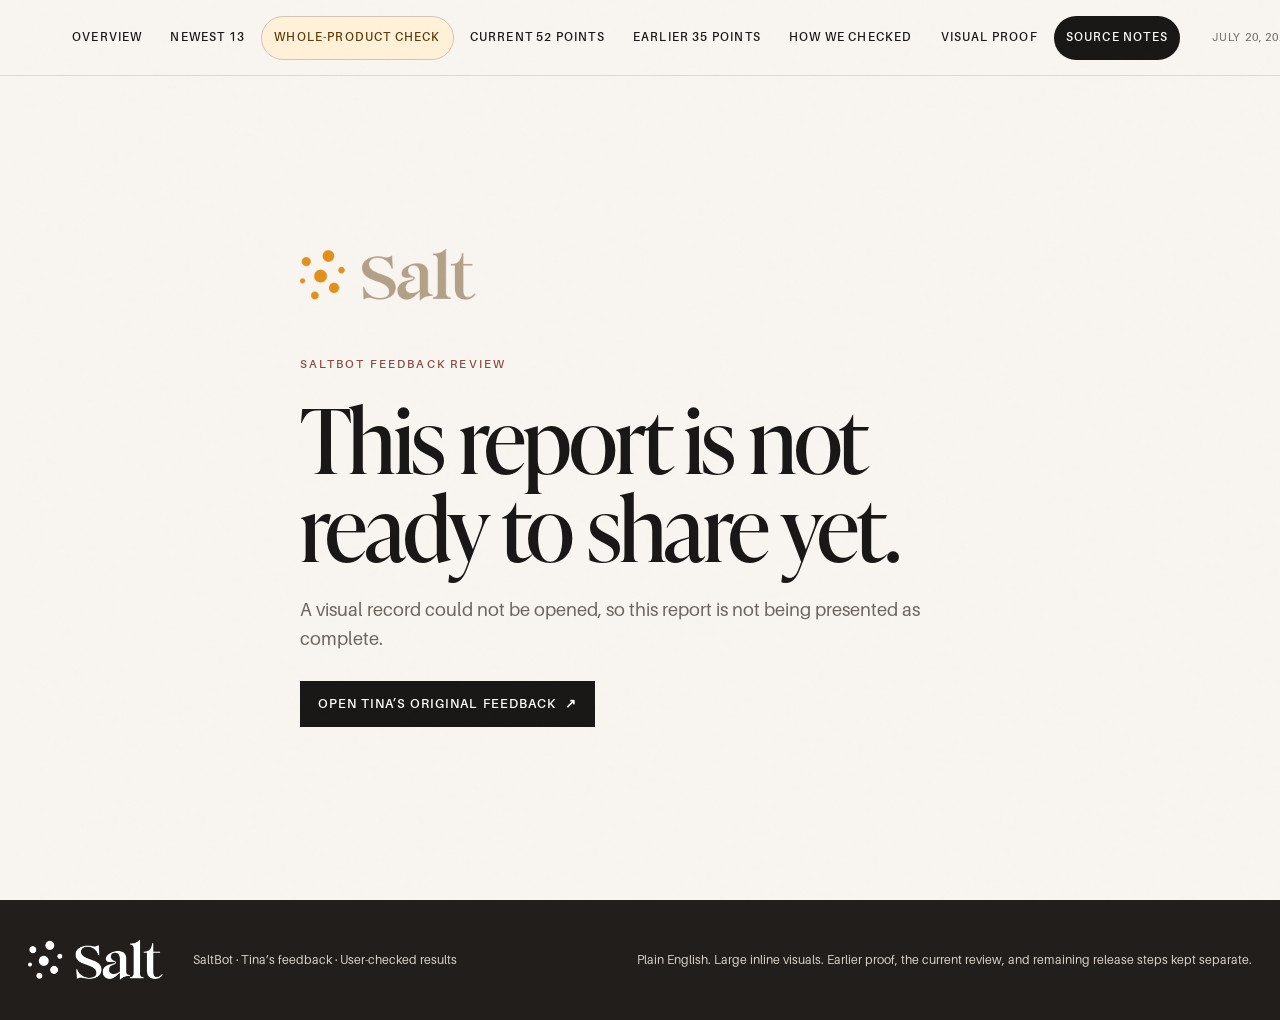
==== proof/tina-july17/index.html @ e34bae5a "docs: add two-way Tina review navigation" ====
<!doctype html>
<html lang="en">
  <head>
    <meta charset="utf-8" />
    <meta name="viewport" content="width=device-width, initial-scale=1" />
    <meta name="theme-color" content="#1a1816" />
    <meta name="robots" content="noindex,nofollow" />
    <meta name="description" content="Tina’s July SaltBot review report, with each reported issue beside its verified result and clear visual evidence." />
    <title>SaltBot — Tina’s Review Report</title>
    <link rel="icon" href="assets/brand/salt-logo-expanded.png" />
    <link rel="stylesheet" href="styles.css" />
    <script src="report-data.js" defer></script>
    <script src="app.js" defer></script>
  </head>
  <body>
    <a class="skip-link" href="#main">Skip to the report</a>

    <header class="site-header">
      <a class="brand-link" href="#top" aria-label="SaltBot feedback report home">
        <img src="assets/brand/salt-logo-expanded.png" alt="Salt" />
      </a>
      <nav aria-label="Report sections">
        <a href="#summary">Overview</a>
        <a href="#latest-follow-up">Newest 13</a>
        <a class="priority-link" href="#release-readiness">Whole-product check</a>
        <a href="#item-index">Current 52 points</a>
        <a href="../tina-july15/index.html">Earlier 35 points</a>
        <a href="#method">How we checked</a>
        <a href="#proof">Visual proof</a>
        <a href="#source">Source notes</a>
      </nav>
      <span id="report-date">July 20, 2026</span>
    </header>

    <main id="main">
      <section id="release-gate" class="release-gate" aria-labelledby="release-gate-title" hidden>
        <img src="assets/brand/salt-logo-expanded.png" alt="Salt" />
        <p class="eyebrow">SaltBot feedback review</p>
        <h1 id="release-gate-title">This report is not ready to share yet.</h1>
        <p>Nothing is presented as finished until every user check and visual record is complete and available on this page.</p>
        <a id="gate-source-link" href="https://docs.google.com/document/d/11xHUbS85NZxVTeAHOGDcVHmxp6fwzc1aHpkpsqcf8Dk/edit?usp=sharing" target="_blank" rel="noreferrer">Open Tina’s original feedback <span aria-hidden="true">↗</span></a>
      </section>

      <div id="report-shell" hidden>
        <section class="hero" id="top" aria-labelledby="hero-title">
          <div class="hero-image" role="img" aria-label="Salt Cinema team"></div>
          <div class="hero-shade"></div>
          <div class="hero-copy">
            <p class="eyebrow">SaltBot review report</p>
            <h1 id="hero-title">The current 52 feedback points, in one clear place.<br /><em>Every result shown in plain English.</em></h1>
            <p class="hero-lede">Each current issue sits beside its visual record. Tina’s earlier 35-point review is also linked below, while the whole-product section separates earlier proof, the current final check, and the steps that still require release approval.</p>
            <div class="audience"><span>Prepared for</span><strong>Tina</strong><i></i><strong>Sidney</strong><i></i><strong>Julian</strong></div>
          </div>
        </section>

        <section class="summary report-width" id="summary" aria-labelledby="summary-title">
          <div class="section-intro">
            <p class="eyebrow dark">The review</p>
            <h2 id="summary-title">A complete, plain-English view of the July feedback.</h2>
            <p id="summary-copy"></p>
          </div>
          <div id="summary-counts" class="summary-counts" aria-label="Feedback review totals"></div>
          <aside class="truth-note">
            <strong>What a completed result means</strong>
            <p>The same member journey was repeated after the change. The final screen was checked, the result was reopened when it needed to stay saved, and the complete recording was placed beside the issue.</p>
          </aside>
          <aside class="truth-note">
            <strong>Earlier 35-point review</strong>
            <p>The first July review remains available with its own large before-and-after images, short previews, and full recordings. <a href="../tina-july15/index.html">Open the earlier 35-point report <span aria-hidden="true">↗</span></a></p>
          </aside>
          <aside class="truth-note">
            <strong>When each visual record was made</strong>
            <p>The image and recording under an issue show the completed member check from the release where that correction was made. The Whole-product check separately shows the later combined candidate, so earlier proof is never presented as a new recording.</p>
          </aside>

          <section class="status-guide" aria-labelledby="status-guide-title">
            <div class="status-guide-heading">
              <p class="eyebrow dark">How to read every status</p>
              <h3 id="status-guide-title">Each label has one clear meaning.</h3>
              <p>The color tells you how far the member journey went and whether an outside approval or live account was intentionally left untouched.</p>
            </div>
            <div class="status-guide-grid">
              <article data-tone="fixed"><strong>Updated and passed</strong><p>The reported problem was corrected and the member journey reached the expected finish.</p></article>
              <article data-tone="passed"><strong>Working as expected</strong><p>The reported path was repeated and already behaved correctly in the reviewed version.</p></article>
              <article data-tone="protected"><strong>Safely verified</strong><p>Everything inside SaltBot was checked; the next step was stopped because it would change or contact a live account.</p></article>
              <article data-tone="approval"><strong>Release approval required</strong><p>The private SaltBot step worked, but the live publishing or release action remains intentionally off.</p></article>
              <article data-tone="deferred"><strong>Paused at Tina’s request</strong><p>The larger review is deliberately on hold and is not being presented as completed work.</p></article>
            </div>
          </section>
        </section>

        <section class="latest-follow-up" id="latest-follow-up" aria-labelledby="latest-follow-up-title">
          <div class="report-width">
            <div class="latest-heading">
              <div>
                <p class="eyebrow dark">Latest follow-up</p>
                <h2 id="latest-follow-up-title">Tina’s 13 newest points, each with a verified result.</h2>
              </div>
              <p>Nine corrections completed the full member journey. Three account-connection checks stopped safely before changing a live social account, and the private scheduling check passed but still needs a deliberate release decision before it can affect Salt’s real queue.</p>
            </div>

            <div id="latest-counts" class="summary-counts latest-counts" aria-label="Latest follow-up totals"></div>

            <aside class="latest-truth">
              <strong>How to read this section</strong>
              <p>A green result has completed user evidence. A protected result confirms everything that could be checked without changing a live social account. Release approval means the private check passed, but the real action remains off because it could affect client content.</p>
            </aside>

            <nav id="followup-jumps" class="followup-jumps" aria-label="Jump to a latest follow-up item"></nav>
            <div id="followup-list" class="followup-list"></div>

            <a id="followup-source-doc" class="followup-source-link" href="#" target="_blank" rel="noreferrer">Open Tina’s latest follow-up document <span aria-hidden="true">↗</span></a>
          </div>
        </section>

        <section class="release-readiness" id="release-readiness" aria-labelledby="release-readiness-title">
          <div class="report-width">
            <div class="release-heading">
              <div>
                <p class="eyebrow dark">Whole-product review</p>
                <h2 id="release-readiness-title">What passed on the final candidate—and what still needs release approval.</h2>
              </div>
              <p>This section keeps earlier evidence from being mistaken for proof of the newer combined candidate. Web, iPhone, outside services, and public release each have their own finish line.</p>
            </div>

            <aside class="current-review-banner passed" role="status">
              <div><span>Current status</span><strong>The combined web and iPhone Simulator candidate passed its review.</strong></div>
              <p>The final candidate was rebuilt from its exact saved version, checked twice through all 297 automated tests, opened across desktop and phone-sized web screens, and installed in Apple’s iPhone Simulator. Its newest before-and-after images and complete recordings are visible immediately below.</p>
            </aside>

            <div class="release-grid whole-product-grid">
              <article class="release-card" data-tone="passed">
                <span class="release-status"><i></i>Current candidate · reviewed and passed</span>
                <h3>Current web and iPhone Simulator candidate</h3>
                <p>The newest corrections were repeated from a member’s point of view on the exact combined candidate.</p>
                <ul>
                  <li>All 297 automated tests passed twice, followed by the production build, type, style, and release-workflow checks.</li>
                  <li>The final web build passed 102 of 102 page-and-screen checks against the review backend. Against today’s production backend it passed 96 of 102; only the three new public-share pages at desktop and phone widths are waiting for the matching privacy update.</li>
                  <li>The public brand, asset, and conversation pages opened without a signed-in session on desktop and phone-sized screens.</li>
                  <li>Brand Studio opened its real public page from the iPhone app in one tap and returned to the same signed-in screen.</li>
                  <li>The admin menu opened below the iPhone safe area, stayed within the screen, copied the public SaltBot address, and closed normally.</li>
                  <li>Each newly found issue received its own Linear task; one optional member-navigation Share shortcut remains a separate product decision.</li>
                </ul>
                <p class="release-callout"><strong>What this means today:</strong> the review candidate is ready for Tina’s decision. This is Simulator and review-environment proof—not a claim that production or TestFlight has already been updated.</p>
              </article>

              <article class="release-card" data-tone="passed">
                <span class="release-status"><i></i>Previously verified · earlier reviewed version</span>
                <h3>Earlier live and iPhone proof</h3>
                <p>Ninety-one safe live requests passed across 24 service actions on the reviewed version, followed by 43 deeper checks on the 11 actions most closely tied to Tina’s feedback. A final independent review then passed all 102 account, request, and usage-boundary checks across 18 live service actions. Those counts belong to the earlier reviewed version, not the newer combined candidate.</p>
                <ul>
                  <li>The clean first-launch check passed twice on the earlier iPhone review version.</li>
                  <li>The weekly request completed on its first submission with seven complete, distinct posts across seven days.</li>
                  <li>The saved weekly Calendar, individual day details, and Brand Studio opened correctly.</li>
                  <li>The signed-in session remained available after the app moved to the background, fully closed, and reopened.</li>
                  <li>Every one of Tina’s 52 points keeps its own issue statement, result, before image, after image, short preview, full video, and Linear task below.</li>
                </ul>
                <div class="release-links">
                  <a class="release-link" href="https://linear.app/ai-acrobatics/issue/AI-13062/saltbot-edge-function-resilience-approval-to-ios-release-certification" target="_blank" rel="noreferrer">View the earlier service review <span aria-hidden="true">↗</span></a>
                  <a class="release-link" href="https://linear.app/ai-acrobatics/issue/AI-13088/saltbot-ios-fix-first-install-cold-launch-blank-screen-before-first" target="_blank" rel="noreferrer">View the earlier iPhone check <span aria-hidden="true">↗</span></a>
                </div>
              </article>

              <article class="release-card" data-tone="blocked">
                <span class="release-status"><i></i>Still needs approval or outside access</span>
                <h3>Public web, real providers, and iPhone delivery</h3>
                <p>Even after the current user check is complete, public release and real-world checks remain separate steps.</p>
                <ul>
                  <li>The reviewed update must be approved before the current web candidate is published.</li>
                  <li>The automated release service is currently paused by an account billing limit.</li>
                  <li>The protected production database password still has to be added before the reviewed privacy update can install safely.</li>
                  <li>The release workflow must be changed to stop unless the exact candidate has Tina’s authenticated approval and the required independent reviews.</li>
                  <li>Harmless live checks still depend on working outside-service access and available provider capacity.</li>
                  <li>Apple signing and App Store Connect still need to be connected for this release, followed by a physical iPhone and TestFlight check.</li>
                  <li>Tina’s Approve button records her decision, but it does not yet send the iPhone update to TestFlight or the App Store.</li>
                  <li>A backup AI service account needs its balance restored; the working fallback handled the tested request.</li>
                  <li>A safe test of the anonymous daily allowance could not target the same anonymous visitor through the public gateway. The allowance is not proven broken, but this one live confirmation remains open.</li>
                </ul>
                <div class="release-links" aria-label="Release follow-up tasks">
                  <a class="release-link" href="https://linear.app/ai-acrobatics/issue/AI-13076/saltbot-release-authenticate-tina-approval-and-persist-immutable" target="_blank" rel="noreferrer">Connect the exact approval <span aria-hidden="true">↗</span></a>
                  <a class="release-link" href="https://linear.app/ai-acrobatics/issue/AI-13077/saltbot-release-coordinate-exact-sha-web-and-ios-roll-up-after" target="_blank" rel="noreferrer">Prepare the reviewed iPhone build <span aria-hidden="true">↗</span></a>
                  <a class="release-link" href="https://linear.app/ai-acrobatics/issue/AI-13179/saltbot-release-blocker-restore-github-actions-billing-and-rerun-exact" target="_blank" rel="noreferrer">Restore automated release checks <span aria-hidden="true">↗</span></a>
                  <a class="release-link" href="https://linear.app/ai-acrobatics/issue/AI-13294/saltbot-release-blocker-provide-production-database-password-for" target="_blank" rel="noreferrer">Connect the protected database release setting <span aria-hidden="true">↗</span></a>
                  <a class="release-link" href="https://linear.app/ai-acrobatics/issue/AI-13295/saltbot-release-governance-fail-closed-without-authenticated-approval" target="_blank" rel="noreferrer">Require the exact approval before release <span aria-hidden="true">↗</span></a>
                  <a class="release-link" href="https://linear.app/ai-acrobatics/issue/AI-13078/saltbot-ios-provision-salt-app-store-signing-and-app-store-connect" target="_blank" rel="noreferrer">Connect Apple release access <span aria-hidden="true">↗</span></a>
                  <a class="release-link" href="https://linear.app/ai-acrobatics/issue/AI-13193/saltbot-restore-openrouter-and-openai-provider-credit-headroom" target="_blank" rel="noreferrer">Restore backup service capacity <span aria-hidden="true">↗</span></a>
                  <a class="release-link" href="https://linear.app/ai-acrobatics/issue/AI-13092/saltbot-edge-atomically-meter-anonymous-and-signed-in-paid-generation" target="_blank" rel="noreferrer">Finish the anonymous allowance proof <span aria-hidden="true">↗</span></a>
                  <a class="release-link" href="https://linear.app/ai-acrobatics/issue/AI-13293/saltbot-product-decision-offer-share-saltbot-in-ordinary-member" target="_blank" rel="noreferrer">Decide whether members need a general Share shortcut <span aria-hidden="true">↗</span></a>
                </div>
              </article>
            </div>

            <aside class="release-truth">
              <strong>Earlier web proof</strong>
              <p>The reviewed web build is live at preview.saltbot.ai. app.saltbot.ai remains on the prior production release until approval. The newer combined candidate described above has not been presented here as publicly released.</p>
              <strong>Earlier iPhone proof</strong>
              <p><strong>Passed in Apple’s iPhone Simulator</strong> on the earlier reviewed version. This was not a signed App Store package, a physical-device result, a TestFlight delivery, or a public App Store release.</p>
              <strong>Current candidate</strong>
              <p>The exact combined candidate passed its automated, desktop, phone-sized web, safe service-boundary, and Apple iPhone Simulator checks. Its newest visual proof is shown below. Production publishing, physical-device testing, and TestFlight remain separate approval steps.</p>
            </aside>

            <nav class="release-proof-jumps" aria-label="Jump to release proof">
              <span>Jump to proof</span>
              <a href="#release-brand-contrast">Readable public brand page</a>
              <a href="#release-native-share">iPhone public sharing</a>
              <a href="#release-admin-menu">Phone menu and safe area</a>
              <a href="#release-edge">Service and recovery checks</a>
              <a href="#latest-follow-up">Latest 13 points</a>
              <a href="#release-listing-launch">Listing Launch</a>
              <a href="#release-market-fit">Market Fit</a>
              <a href="#release-market-intel">Market Intel safeguard</a>
              <a href="#release-iphone-current">Earlier iPhone proof</a>
              <a href="#item-index">All 52 feedback points</a>
            </nav>

            <section class="release-proof-library current-proof-library" aria-labelledby="current-release-proof-title">
              <div class="release-proof-heading">
                <p class="eyebrow dark">Final-candidate visual proof</p>
                <h3 id="current-release-proof-title">The newest issues sit directly beside their corrected result.</h3>
                <p>Every image is shown at full width on the page. The short preview and full recording are immediately underneath, so nothing has to be opened just to see whether a result exists.</p>
              </div>

              <article class="release-proof-card" id="release-brand-contrast">
                <header>
                  <div>
                    <p class="item-kicker">Public brand page</p>
                    <h4>Dark brand colors no longer hide the brand story, type, voice, or copy.</h4>
                  </div>
                  <span class="release-status"><i></i>Updated and passed · AI-13283</span>
                </header>
                <div class="release-story">
                  <div><strong>Issue</strong><p>A dark brand palette could make several sections nearly disappear against the public page background.</p></div>
                  <div><strong>What changed</strong><p>SaltBot now chooses readable foreground colors for every public brand section while preserving the client’s palette.</p></div>
                  <div><strong>How it was user-tested</strong><p>The public page was opened on desktop and phone-sized screens with 48 difficult color samples. Every sample passed, and the smallest measured contrast remained comfortably readable.</p></div>
                  <div><strong>Result</strong><p>The brand story, palette labels, typography, voice, and copy kit remain visibly readable from top to bottom.</p></div>
                </div>
                <div class="release-before-after">
                  <figure><figcaption><span>Before — issue reproduced</span><p>The lower brand sections were present but almost invisible.</p></figcaption><img src="assets/release/final-f39/web/brand-before.png" alt="Earlier public brand page with several sections nearly invisible against the dark background" /></figure>
                  <div class="change-arrow" aria-hidden="true">→</div>
                  <figure><figcaption><span>After — final candidate</span><p>Every section is readable while the Salt Cinema colors remain intact.</p></figcaption><img src="assets/release/final-f39/web/brand-after.png" alt="Final public brand page with readable story, typography, voice, and copy sections" /></figure>
                </div>
                <div class="release-motion">
                  <figure><figcaption>Short before-and-after preview</figcaption><img src="assets/release/final-f39/web/brand-preview.gif" alt="Short before-and-after preview of the public brand readability correction" /></figure>
                  <figure><figcaption>Complete final-candidate walkthrough</figcaption><video controls playsinline preload="metadata" poster="assets/release/final-f39/web/brand-after.png" src="assets/release/final-f39/web/brand-walkthrough.mp4" aria-label="Complete final-candidate public brand readability walkthrough"></video></figure>
                </div>
                <a class="release-link" href="https://linear.app/ai-acrobatics/issue/AI-13283/saltbot-public-brand-share-preserve-readable-contrast-for-arbitrary" target="_blank" rel="noreferrer">View the individual follow-up <span aria-hidden="true">↗</span></a>
              </article>

              <article class="release-proof-card" id="release-native-share">
                <header>
                  <div>
                    <p class="item-kicker">iPhone Brand Studio sharing</p>
                    <h4>One tap now opens the real public brand page and returns safely to SaltBot.</h4>
                  </div>
                  <span class="release-status"><i></i>Updated and passed in iPhone Simulator · AI-13288</span>
                </header>
                <div class="release-story">
                  <div><strong>Issue</strong><p>The iPhone app could create an internal app address. Tapping it left the member on the same screen instead of opening the public page.</p></div>
                  <div><strong>What changed</strong><p>Every authenticated sharing action now creates a normal secure SaltBot web address, including Brand Studio, saved assets, conversations, profiles, and the app link.</p></div>
                  <div><strong>How it was user-tested</strong><p>The exact final candidate was rebuilt, installed in Apple’s iPhone 17 Pro Simulator, and opened with a retained signed-in review session. Brand Studio opened the hosted public page in one tap; its palette and typography were reviewed; the browser was closed; and the same Brand Studio screen remained.</p></div>
                  <div><strong>Result</strong><p>The public page opened successfully, displayed the expected brand content, and returned to SaltBot without losing the member’s place.</p></div>
                </div>
                <div class="release-before-after ios-cold-start">
                  <figure><figcaption><span>Before — issue reproduced</span><p>The earlier one-tap check remained on Brand Studio and did not open a public page.</p></figcaption><img src="assets/release/final-f39/ios/share-before.png" alt="Earlier iPhone one-tap check remaining on Brand Studio without opening the public share page" /></figure>
                  <div class="change-arrow" aria-hidden="true">→</div>
                  <figure><figcaption><span>After — final candidate</span><p>The hosted public Salt Cinema brand page opens with its readable sections.</p></figcaption><img src="assets/release/final-f39/ios/share-after.png" alt="Final iPhone candidate showing the hosted public Salt Cinema brand page" /></figure>
                </div>
                <div class="release-motion portrait-motion">
                  <figure><figcaption>Short one-tap preview</figcaption><img src="assets/release/final-f39/ios/share-preview.gif" alt="Short preview of Brand Studio opening the public page in one tap and returning to SaltBot" /></figure>
                  <figure><figcaption>Complete iPhone Simulator walkthrough</figcaption><video controls playsinline preload="metadata" poster="assets/release/final-f39/ios/share-after.png" src="assets/release/final-f39/ios/share-walkthrough.mp4" aria-label="Complete final-candidate iPhone public brand sharing walkthrough"></video></figure>
                </div>
                <a class="release-link" href="https://linear.app/ai-acrobatics/issue/AI-13288/saltbot-ios-public-share-actions-must-use-a-hosted-https-origin" target="_blank" rel="noreferrer">View the individual follow-up <span aria-hidden="true">↗</span></a>
              </article>

              <article class="release-proof-card" id="release-admin-menu">
                <header>
                  <div>
                    <p class="item-kicker">Phone-sized admin navigation</p>
                    <h4>The menu is reachable, clears the iPhone notch, and keeps every action on screen.</h4>
                  </div>
                  <span class="release-status"><i></i>Updated and passed · AI-13290</span>
                </header>
                <div class="release-story">
                  <div><strong>Issue</strong><p>Five protected admin pages contained navigation and Share actions, but the page did not provide a visible control to open them. The first correction also needed extra clearance for a notched iPhone.</p></div>
                  <div><strong>What changed</strong><p>Desktop and phone layouts now include a clear menu button, normal close behavior, and spacing that follows the device’s safe area.</p></div>
                  <div><strong>How it was user-tested</strong><p>The exact final page was checked at desktop width and at 390×844 with a simulated 31-pixel iPhone safe area. The menu opened, remained fully inside the screen, copied the public SaltBot address, and closed by Share, Escape, and the backdrop without any horizontal scrolling.</p></div>
                  <div><strong>Result</strong><p>The phone menu starts below the header and notch, all actions remain visible, and the page stays usable at both widths.</p></div>
                </div>
                <div class="release-before-after ios-cold-start">
                  <figure><figcaption><span>Before — issue reproduced</span><p>The protected page had no visible way to open its navigation and Share actions.</p></figcaption><img src="assets/release/final-f39/web/admin-before.png" alt="Earlier protected admin page without a visible menu opener" /></figure>
                  <div class="change-arrow" aria-hidden="true">→</div>
                  <figure><figcaption><span>After — final candidate</span><p>The complete menu is visible below the iPhone safe area.</p></figcaption><img src="assets/release/final-f39/web/admin-after.png" alt="Final phone-sized protected admin page with the menu open below the safe area" /></figure>
                </div>
                <div class="release-motion portrait-motion">
                  <figure><figcaption>Short interaction preview</figcaption><img src="assets/release/final-f39/web/admin-preview.gif" alt="Short preview of the phone menu opening, sharing, and closing" /></figure>
                  <figure><figcaption>Complete desktop and phone walkthrough</figcaption><video controls playsinline preload="metadata" poster="assets/release/final-f39/web/admin-after.png" src="assets/release/final-f39/web/admin-walkthrough.mp4" aria-label="Complete final-candidate desktop and phone admin menu walkthrough"></video></figure>
                </div>
                <a class="release-link" href="https://linear.app/ai-acrobatics/issue/AI-13290/saltbot-protected-layout-restore-visible-desktop-and-mobile-menu" target="_blank" rel="noreferrer">View the individual follow-up <span aria-hidden="true">↗</span></a>
              </article>

              <article class="release-proof-card" id="release-edge">
                <header>
                  <div>
                    <p class="item-kicker">Service, failure, and recovery boundaries</p>
                    <h4>Expected mistakes stop clearly, retries stay bounded, and no unsafe live action was used as a test.</h4>
                  </div>
                  <span class="release-status"><i></i>Safe boundaries passed · AI-13286 and AI-13287</span>
                </header>
                <div class="release-story">
                  <div><strong>Issue</strong><p>Some service checks could miss an unlisted function or count an expected signed-out response as a failure. A stale review setting could stop the test early, and production does not yet have the three new privacy-protected public-share reads.</p></div>
                  <div><strong>What changed</strong><p>The review now discovers every service handler automatically, applies the correct expectation to each one, and uses the same valid public connection identity as the final build. The three public-share reads and their protected migration passed in the review environment and remain held from production until approved.</p></div>
                  <div><strong>How it was user-tested</strong><p>All 43 exact-candidate sign-in, missing-information, not-found, and repeat-request boundaries passed across the 11 services closest to Tina’s feedback. The deployed review environment also passed 102 safe account, request, and usage-boundary checks across 18 service actions whose service source is unchanged in the final candidate. Separately, the exact web build passed 102 of 102 review-backend page checks and 96 of 102 against today’s production backend.</p></div>
                  <div><strong>Result</strong><p>Expected mistakes return controlled guidance instead of an uncontrolled error, repeated work remains bounded, and the review connection now answers normally. The six production-backend page checks that remain are the same three new public-share pages at desktop and phone widths; they are waiting for the protected privacy update and are not being presented as live. Paid outside services, client publishing, and microphone transcription were intentionally not triggered.</p></div>
                </div>
                <div class="release-before-after">
                  <figure><figcaption><span>Before rollout — current production</span><p>All other page checks pass twice; the same three public-share pages at desktop and phone widths are waiting for the database migration.</p></figcaption><img src="assets/release/final-f39/web/edge-before.png" alt="Current production whole-product check showing 96 of 102 page checks and the six migration-gated public-share checks" /></figure>
                  <div class="change-arrow" aria-hidden="true">→</div>
                  <figure><figcaption><span>After-migration rehearsal — verified preview</span><p>The exact final candidate passes all 102 checks with the matching migration. This is readiness proof, not a claim that production was changed.</p></figcaption><img src="assets/release/final-f39/web/edge-after.png" alt="Verified review environment showing all 102 checks passing after the migration rehearsal, explicitly not deployed to production" /></figure>
                </div>
                <div class="release-motion">
                  <figure><figcaption>Short whole-product check preview</figcaption><img src="assets/release/final-f39/web/edge-preview.gif" alt="Short preview of the completed safe service-boundary review" /></figure>
                  <figure><figcaption>Complete client-readable check</figcaption><video controls playsinline preload="metadata" poster="assets/release/final-f39/web/edge-after.png" src="assets/release/final-f39/web/edge-walkthrough.mp4" aria-label="Complete client-readable safe service-boundary review"></video></figure>
                </div>
                <div class="release-links">
                  <a class="release-link" href="https://linear.app/ai-acrobatics/issue/AI-13286/saltbot-edge-audit-align-boundary-expectations-with-auth-mode" target="_blank" rel="noreferrer">View boundary follow-up <span aria-hidden="true">↗</span></a>
                  <a class="release-link" href="https://linear.app/ai-acrobatics/issue/AI-13287/saltbot-preview-deploy-discover-and-deploy-every-edge-handler" target="_blank" rel="noreferrer">View service-discovery follow-up <span aria-hidden="true">↗</span></a>
                </div>
              </article>
            </section>

            <section class="release-proof-library" aria-labelledby="release-proof-title">
              <div class="release-proof-heading">
                <p class="eyebrow dark">Earlier visual proof</p>
                <h3 id="release-proof-title">See the earlier completed journeys without opening a separate report.</h3>
                <p>These images and recordings remain the proof for the earlier reviewed version. They are clearly kept separate from the current candidate replay above.</p>
              </div>

              <article class="release-proof-card" id="release-listing-launch">
                <header>
                  <div>
                    <p class="item-kicker">Listing Launch interrupted-response check</p>
                    <h4>One bundle for one member action—even when the first response is interrupted.</h4>
                  </div>
                  <span class="release-status"><i></i>Previously passed on the published review site</span>
                </header>
                <div class="release-story">
                  <div><strong>Issue</strong><p>If the first answer did not reach the page, trying again could accidentally start the same paid work twice.</p></div>
                  <div><strong>What changed</strong><p>SaltBot now reopens the original request after an interrupted response instead of starting it again. A later click still starts a new request.</p></div>
                  <div><strong>How it was user-tested</strong><p>On the published review site, the first answer was deliberately hidden to reproduce an interrupted connection. The page reopened one bundle, and a later click started a separate action. No paid outside service or client data was used.</p></div>
                  <div><strong>Result</strong><p>One visible launch bundle appeared for each intentional member action, with no page errors.</p></div>
                </div>
                <div class="release-before-after">
                  <figure><figcaption><span>Before</span><p>The member is ready to generate the launch bundle.</p></figcaption><img src="assets/release/listing-launch/before.png" alt="Listing Launch form before the interrupted-response check" /></figure>
                  <div class="change-arrow" aria-hidden="true">→</div>
                  <figure><figcaption><span>After</span><p>The interrupted request reopens one complete bundle for the action.</p></figcaption><img src="assets/release/listing-launch/after.png" alt="Listing Launch showing one completed launch bundle after an interrupted response" /></figure>
                </div>
                <div class="release-motion">
                  <figure><figcaption>Short preview</figcaption><img src="assets/release/listing-launch/preview.gif" alt="Short preview of the Listing Launch interrupted-response result" /></figure>
                  <figure><figcaption>Complete walkthrough</figcaption><video controls playsinline preload="metadata" poster="assets/release/listing-launch/after.png" src="assets/release/listing-launch/walkthrough.mp4" aria-label="Complete Listing Launch interrupted-response walkthrough"></video></figure>
                </div>
                <a class="release-link" href="https://linear.app/ai-acrobatics/issue/AI-13075/saltbot-edge-make-listing-bundle-generation-replay-safe" target="_blank" rel="noreferrer">View Listing Launch follow-up <span aria-hidden="true">↗</span></a>
              </article>

              <article class="release-proof-card" id="release-market-fit">
                <header>
                  <div>
                    <p class="item-kicker">Platform Checker interrupted-response check</p>
                    <h4>An interrupted response now reopens one refined preview.</h4>
                  </div>
                  <span class="release-status"><i></i>Previously passed on the published review site</span>
                </header>
                <div class="release-story">
                  <div><strong>Issue</strong><p>If the first Platform Checker answer did not reach the page, trying again could repeat the work instead of reopening the finished result.</p></div>
                  <div><strong>What changed</strong><p>After an interrupted response, SaltBot reopens the same request. Choosing Refresh data later remains a new action.</p></div>
                  <div><strong>How it was user-tested</strong><p>A signed-in member opened Platform Checker on the published review site. The first answer was hidden to reproduce an interrupted connection; one refined preview reopened, and Refresh data remained a separate choice. No paid search, saved content, or client data was changed.</p></div>
                  <div><strong>Result</strong><p>The interrupted request reopened one refined preview, and the later refresh remained separate.</p></div>
                </div>
                <div class="release-before-after">
                  <figure><figcaption><span>Before</span><p>Platform Checker is ready to pull data and refine the content.</p></figcaption><img src="assets/release/market-fit/before.png" alt="Platform Checker before the interrupted-response check" /></figure>
                  <div class="change-arrow" aria-hidden="true">→</div>
                  <figure><figcaption><span>After</span><p>The interrupted request returns one refined preview.</p></figcaption><img src="assets/release/market-fit/after.png" alt="Platform Checker showing one refined preview after an interrupted response" /></figure>
                </div>
                <div class="release-motion">
                  <figure><figcaption>Short preview</figcaption><img src="assets/release/market-fit/preview.gif" alt="Short preview of the Platform Checker interrupted-response result" /></figure>
                  <figure><figcaption>Complete walkthrough</figcaption><video controls playsinline preload="metadata" poster="assets/release/market-fit/after.png" src="assets/release/market-fit/walkthrough.mp4" aria-label="Complete Platform Checker interrupted-response walkthrough"></video></figure>
                </div>
                <a class="release-link" href="https://linear.app/ai-acrobatics/issue/AI-13072/saltbot-edge-make-market-fit-comparison-replay-safe" target="_blank" rel="noreferrer">View Market Fit follow-up <span aria-hidden="true">↗</span></a>
              </article>

              <article class="release-proof-card" id="release-market-intel">
                <header>
                  <div>
                    <p class="item-kicker">Additional safeguard found during the final review</p>
                    <h4>Market Intel now checks the member and usage allowance before research begins.</h4>
                  </div>
                  <span class="release-status"><i></i>Previously passed on the published review site</span>
                </header>
                <div class="release-story">
                  <div><strong>Issue</strong><p>A direct Market Intel request could begin research and AI work before confirming that it came from a signed-in member with an available allowance.</p></div>
                  <div><strong>What changed</strong><p>Market Intel now stops unsigned-in requests immediately and confirms one available usage allowance before it starts any research or AI work.</p></div>
                  <div><strong>How it was user-tested</strong><p>A signed-out production request stopped at sign-in without using an allowance. A signed-in synthetic review request then completed with one allowance. The member page was repeated on the published review site with a private review account and synthetic market figures.</p></div>
                  <div><strong>Result</strong><p>The signed-out boundary returned the expected stop, the signed-in request returned a complete report, the allowance advanced exactly once, and all synthetic test records were removed.</p></div>
                </div>
                <div class="release-before-after">
                  <figure><figcaption><span>Before the member action</span><p>Market Intel is ready with synthetic market figures and no client information.</p></figcaption><img src="assets/release/market-intel-safeguard/before.png" alt="Market Intel form filled with synthetic review figures before analysis" /></figure>
                  <div class="change-arrow" aria-hidden="true">→</div>
                  <figure><figcaption><span>Verified member result</span><p>The signed-in request returns a complete balanced-market summary and key metrics.</p></figcaption><img src="assets/release/market-intel-safeguard/after.png" alt="Market Intel showing the completed synthetic balanced-market report" /></figure>
                </div>
                <div class="release-motion">
                  <figure><figcaption>Short preview</figcaption><img src="assets/release/market-intel-safeguard/preview.gif" alt="Short preview of the signed-in Market Intel result" /></figure>
                  <figure><figcaption>Complete walkthrough</figcaption><video controls playsinline preload="metadata" poster="assets/release/market-intel-safeguard/after.png" src="assets/release/market-intel-safeguard/walkthrough.mp4" aria-label="Complete signed-in Market Intel safeguard walkthrough"></video></figure>
                </div>
                <a class="release-link" href="https://linear.app/ai-acrobatics/issue/AI-12951/saltbot-analyze-market-no-user-gate-no-rate-limit-anon-key-unbounded" target="_blank" rel="noreferrer">View the Market Intel safeguard <span aria-hidden="true">↗</span></a>
              </article>

              <article class="release-proof-card ios-release-proof" id="release-iphone-current">
                <header>
                  <div>
                    <p class="item-kicker">Earlier iPhone member experience</p>
                    <h4>The earlier reviewed version passed the signed-in member journey and app-return checks.</h4>
                  </div>
                  <span class="release-status"><i></i>Passed in Apple’s iPhone Simulator · earlier candidate</span>
                </header>
                <div class="release-story">
                  <div><strong>Issue</strong><p>The iPhone version needed its own signed-in check so a web result was not mistaken for proof of the mobile app.</p></div>
                  <div><strong>What was prepared</strong><p>The earlier iPhone review version was rebuilt cleanly and installed with release settings. It was then removed and installed again for an independent second first-launch check.</p></div>
                  <div><strong>How it was user-tested</strong><p>Two separate clean uninstall, reinstall, and cold-launch runs each reached the usable sign-in screen without the earlier blank pause. A signed-in review member then opened the Dashboard, submitted the weekly-calendar request once, reviewed all seven saved days and one day’s details, opened Brand Studio, moved the app to the background, returned, fully closed it, and launched it again.</p></div>
                  <div><strong>Result</strong><p>The clean first-launch check passed twice. The weekly request completed on its first submission with seven complete, distinct posts across seven days. Every checked member screen loaded, the session stayed signed in, and the app returned correctly after each lifecycle step.</p></div>
                </div>
                <div class="release-proof-heading">
                  <p class="eyebrow dark">Earlier release-candidate check</p>
                  <h3>The earlier 1.3.0 Simulator build was rebuilt cleanly and opened after an upgrade.</h3>
                  <p>That earlier candidate installed over the fully reviewed app, reopened the signed-in member experience, and retained the session after a cold relaunch. This record remains visible as earlier proof; the current combined candidate is being checked separately above.</p>
                </div>
                <div class="release-before-after ios-cold-start">
                  <figure><figcaption><span>Complete journey baseline</span><p>The earlier calendar-recovery build retained the saved weekly Calendar after a full close and relaunch.</p></figcaption><img src="assets/release/ios/current-36adae64/screenshots/36ada-terminated-relaunch-calendar-retained.png" alt="SaltBot iPhone retaining the saved weekly Calendar after a complete relaunch" /></figure>
                  <div class="change-arrow" aria-hidden="true">→</div>
                  <figure><figcaption><span>Earlier upgrade result</span><p>The earlier Release candidate reopened the signed-in member experience after the upgrade and cold relaunch.</p></figcaption><img src="assets/release/ios/current-f7499696/screenshots/final-candidate-cold-relaunch.png" alt="Earlier SaltBot iPhone candidate reopened with the signed-in member experience retained" /></figure>
                </div>
                <div class="ios-video-grid">
                  <figure><figcaption><strong>Earlier candidate cold relaunch</strong><span>Upgrade the reviewed app, close it, and reopen the earlier Release candidate</span></figcaption><video controls playsinline preload="metadata" poster="assets/release/ios/current-f7499696/screenshots/final-candidate-cold-relaunch.png" src="assets/release/ios/current-f7499696/videos/final-candidate-cold-relaunch.mp4" aria-label="Earlier SaltBot iPhone candidate upgrade and cold-relaunch recording"></video></figure>
                </div>
                <div class="release-proof-heading">
                  <p class="eyebrow dark">Earlier full member replay</p>
                  <h3>The calendar and relaunch journey was repeated independently.</h3>
                  <p>That earlier version passed two clean launches, returned a new seven-day calendar without repeating the prior one, and kept the same calendar after the app was fully closed and reopened.</p>
                </div>
                <div class="release-before-after ios-cold-start">
                  <figure><figcaption><span>First clean launch</span><p>The complete branded sign-in screen appeared without an empty pause.</p></figcaption><img src="assets/release/ios/current-36adae64/screenshots/clean-install-1-login.png" alt="First earlier iPhone clean launch reaching the SaltBot sign-in screen" /></figure>
                  <div class="change-arrow" aria-hidden="true">→</div>
                  <figure><figcaption><span>Second independent clean launch</span><p>The same earlier version reached the complete sign-in screen again.</p></figcaption><img src="assets/release/ios/current-36adae64/screenshots/clean-install-2-login.png" alt="Second earlier iPhone clean launch reaching the SaltBot sign-in screen" /></figure>
                </div>
                <div class="ios-screenshot-grid" aria-label="Earlier iPhone result screenshots">
                  <figure><img src="assets/release/ios/current-36adae64/screenshots/36ada-authenticated-dashboard.png" alt="Earlier SaltBot iPhone after review-member sign-in" /><figcaption>Signed-in app</figcaption></figure>
                  <figure><img src="assets/release/ios/current-36adae64/screenshots/36ada-weekly-first-attempt-submitted.png" alt="Earlier SaltBot iPhone with the weekly request submitted once" /><figcaption>One submission</figcaption></figure>
                  <figure><img src="assets/release/ios/current-36adae64/screenshots/36ada-weekly-calendar-overview.png" alt="Earlier SaltBot iPhone showing seven posts across one week and seven days" /><figcaption>7 posts · 1 week · 7 days</figcaption></figure>
                  <figure><img src="assets/release/ios/current-36adae64/screenshots/36ada-terminated-relaunch-calendar-retained.png" alt="Earlier SaltBot iPhone retaining the weekly calendar after full relaunch" /><figcaption>Calendar retained</figcaption></figure>
                </div>
                <div class="ios-video-grid">
                  <figure><figcaption><strong>Earlier clean launch 1</strong><span>Remove, install, and cold-launch the reviewed Release build</span></figcaption><video controls playsinline preload="metadata" poster="assets/release/ios/current-36adae64/screenshots/clean-install-1-login.png" src="assets/release/ios/current-36adae64/videos/clean-install-1-cold-launch.mp4" aria-label="First earlier clean iPhone launch"></video></figure>
                  <figure><figcaption><strong>Earlier clean launch 2</strong><span>Repeat the independent remove, install, and cold launch</span></figcaption><video controls playsinline preload="metadata" poster="assets/release/ios/current-36adae64/screenshots/clean-install-2-login.png" src="assets/release/ios/current-36adae64/videos/clean-install-2-cold-launch.mp4" aria-label="Second earlier clean iPhone launch"></video></figure>
                  <figure><figcaption><strong>One weekly-calendar submission</strong><span>Continuous request and wait, followed by the complete saved result</span></figcaption><video controls playsinline preload="metadata" poster="assets/release/ios/current-36adae64/screenshots/36ada-weekly-calendar-overview.png" src="assets/release/ios/current-36adae64/videos/36ada-weekly-calendar-single-attempt.mp4" aria-label="Earlier one-attempt weekly-calendar walkthrough"></video></figure>
                  <figure><figcaption><strong>Full close and relaunch</strong><span>Close the app completely, reopen it, and retain the same calendar</span></figcaption><video controls playsinline preload="metadata" poster="assets/release/ios/current-36adae64/screenshots/36ada-terminated-relaunch-calendar-retained.png" src="assets/release/ios/current-36adae64/videos/36ada-terminated-relaunch-session-calendar-final.mp4" aria-label="Earlier iPhone terminate and relaunch walkthrough"></video></figure>
                </div>
                <div class="release-before-after ios-cold-start">
                  <figure><figcaption><span>What Tina experienced</span><p>A fresh first launch could pause on an empty screen before sign-in became usable.</p></figcaption><img src="assets/release/ios/before-cold-start.png" alt="Earlier iPhone first launch showing the empty pause before sign-in" /></figure>
                  <div class="change-arrow" aria-hidden="true">→</div>
                  <figure><figcaption><span>First clean-install result</span><p>The first clean reinstall and cold launch reached the usable sign-in screen without the empty pause.</p></figcaption><img src="assets/release/ios/current-ba97fa63/clean-install-login.png" alt="First clean iPhone installation reaching the usable SaltBot sign-in screen" /></figure>
                </div>
                <div class="ios-repeat-proof">
                  <figure><figcaption><span>Second clean-install result</span><p>The same reviewed version passed a second uninstall, reinstall, and cold launch, again reaching the complete sign-in screen without the earlier blank pause.</p></figcaption><img src="assets/release/ios/current-ba97fa63/second-clean-install-login.png" alt="Second clean iPhone installation reaching the complete SaltBot sign-in screen" /></figure>
                </div>
                <div class="ios-screenshot-grid" aria-label="Selected current iPhone user journey screenshots">
                  <figure><img src="assets/release/ios/current-ba97fa63/screenshots/authenticated-dashboard.png" alt="Current SaltBot iPhone Dashboard after sign-in" /><figcaption>Signed-in Dashboard</figcaption></figure>
                  <figure><img src="assets/release/ios/current-ba97fa63/screenshots/weekly-first-attempt-submitted.png" alt="Current SaltBot iPhone showing the weekly-calendar request submitted once" /><figcaption>First submission</figcaption></figure>
                  <figure><img src="assets/release/ios/current-ba97fa63/screenshots/chat-weekly-first-attempt-result.png" alt="Current SaltBot iPhone showing the completed seven-post weekly-calendar result" /><figcaption>Seven-post result</figcaption></figure>
                  <figure><img src="assets/release/ios/current-ba97fa63/screenshots/weekly-calendar-overview.png" alt="Current SaltBot iPhone weekly Calendar overview" /><figcaption>Weekly overview</figcaption></figure>
                  <figure><img src="assets/release/ios/current-ba97fa63/screenshots/weekly-calendar-posts.png" alt="Current SaltBot iPhone showing all seven saved weekly posts" /><figcaption>Seven saved days</figcaption></figure>
                  <figure><img src="assets/release/ios/current-ba97fa63/screenshots/weekly-calendar-day-details.png" alt="Current SaltBot iPhone showing the full details for one calendar day" /><figcaption>Day details</figcaption></figure>
                  <figure><img src="assets/release/ios/current-ba97fa63/screenshots/brand-studio-top.png" alt="Current SaltBot Brand Studio on iPhone" /><figcaption>Brand Studio</figcaption></figure>
                  <figure><img src="assets/release/ios/current-ba97fa63/screenshots/foreground-restored-brand.png" alt="Current SaltBot iPhone session restored after returning from the background" /><figcaption>Returned correctly</figcaption></figure>
                  <figure><img src="assets/release/ios/current-ba97fa63/screenshots/terminated-relaunch-session-retained.png" alt="Current SaltBot iPhone session retained after a full app relaunch" /><figcaption>Full relaunch</figcaption></figure>
                </div>
                <div class="ios-preview-grid" aria-label="Short current iPhone proof previews">
                  <figure><figcaption>Weekly request and result</figcaption><img src="assets/release/ios/current-ba97fa63/weekly-calendar-success.gif" alt="Short preview of the weekly request completing on its first submission" /></figure>
                  <figure><figcaption>Calendar day details</figcaption><img src="assets/release/ios/current-ba97fa63/calendar-day-details-preview.gif" alt="Short preview of one saved calendar day and its full details" /></figure>
                  <figure><figcaption>Brand Studio</figcaption><img src="assets/release/ios/current-ba97fa63/brand-studio-preview.gif" alt="Short preview of Brand Studio opening in the current iPhone version" /></figure>
                  <figure><figcaption>Session retained</figcaption><img src="assets/release/ios/current-ba97fa63/session-retention-preview.gif" alt="Short preview of the signed-in session remaining available after relaunch" /></figure>
                </div>
                <div class="ios-video-grid">
                  <figure><figcaption><strong>Clean first install</strong><span>Uninstall, reinstall, and cold launch to the usable sign-in screen</span></figcaption><video controls playsinline preload="metadata" poster="assets/release/ios/current-ba97fa63/clean-install-login.png" src="assets/release/ios/current-ba97fa63/clean-install-and-launch.mp4" aria-label="Current clean iPhone installation and cold-launch walkthrough"></video></figure>
                  <figure><figcaption><strong>Second clean install</strong><span>Repeat the uninstall, reinstall, and cold launch on the same reviewed version</span></figcaption><video controls playsinline preload="metadata" poster="assets/release/ios/current-ba97fa63/second-clean-install-login.png" src="assets/release/ios/current-ba97fa63/second-clean-install-cold-launch.mp4" aria-label="Second clean iPhone installation and cold-launch walkthrough"></video></figure>
                  <figure><figcaption><strong>First-attempt weekly result</strong><span>One request, seven complete and distinct posts, seven days</span></figcaption><video controls playsinline preload="metadata" poster="assets/release/ios/current-ba97fa63/screenshots/chat-weekly-first-attempt-result.png" src="assets/release/ios/current-ba97fa63/weekly-calendar-first-attempt.mp4" aria-label="Current iPhone weekly-calendar first-attempt walkthrough"></video></figure>
                  <figure><figcaption><strong>Saved weekly Calendar</strong><span>Weekly overview and all seven saved posts</span></figcaption><video controls playsinline preload="metadata" poster="assets/release/ios/current-ba97fa63/screenshots/weekly-calendar-overview.png" src="assets/release/ios/current-ba97fa63/calendar-weekly-overview.mp4" aria-label="Current iPhone saved weekly Calendar walkthrough"></video></figure>
                  <figure><figcaption><strong>Calendar day details</strong><span>Open one saved day and review its useful details</span></figcaption><video controls playsinline preload="metadata" poster="assets/release/ios/current-ba97fa63/screenshots/weekly-calendar-day-details.png" src="assets/release/ios/current-ba97fa63/calendar-day-details.mp4" aria-label="Current iPhone calendar day-details walkthrough"></video></figure>
                  <figure><figcaption><strong>Brand Studio</strong><span>Open the current Brand Studio from the signed-in app</span></figcaption><video controls playsinline preload="metadata" poster="assets/release/ios/current-ba97fa63/screenshots/brand-studio-top.png" src="assets/release/ios/current-ba97fa63/brand-studio-user-journey.mp4" aria-label="Current iPhone Brand Studio walkthrough"></video></figure>
                  <figure><figcaption><strong>Background and return</strong><span>Leave the app and return to the same signed-in screen</span></figcaption><video controls playsinline preload="metadata" poster="assets/release/ios/current-ba97fa63/screenshots/foreground-restored-brand.png" src="assets/release/ios/current-ba97fa63/background-and-return.mp4" aria-label="Current iPhone background and return walkthrough"></video></figure>
                  <figure><figcaption><strong>Full close and relaunch</strong><span>Close the app completely, reopen it, and retain the session</span></figcaption><video controls playsinline preload="metadata" poster="assets/release/ios/current-ba97fa63/screenshots/terminated-relaunch-session-retained.png" src="assets/release/ios/current-ba97fa63/terminate-and-relaunch.mp4" aria-label="Current iPhone full-close and relaunch walkthrough"></video></figure>
                </div>
                <aside class="release-truth">
                  <strong>What this earlier proof does—and does not—confirm</strong>
                  <p>This confirms the earlier authenticated member journey in Apple’s iPhone Simulator. It is not a signed App Store package, a physical-device result, a TestFlight delivery, or a public App Store release, and it does not replace the current candidate replay.</p>
                </aside>
                <a class="release-link" href="https://linear.app/ai-acrobatics/issue/AI-13088/saltbot-ios-fix-first-install-cold-launch-blank-screen-before-first" target="_blank" rel="noreferrer">View the earlier iPhone follow-up <span aria-hidden="true">↗</span></a>
              </article>

            </section>
          </div>
        </section>

        <section class="item-index report-width" id="item-index" tabindex="-1" aria-labelledby="item-index-title">
          <div class="index-heading">
            <div>
              <p class="eyebrow dark">Jump to any result</p>
              <h2 id="item-index-title">All feedback, in Tina’s order.</h2>
            </div>
            <p>Select a section or an individual item to move straight to its explanation and visual record.</p>
          </div>
          <nav id="section-jumps" class="section-jumps" aria-label="Jump to a feedback section"></nav>
          <div id="index-list" class="index-list"></div>
        </section>

        <section class="method-section" id="method" aria-labelledby="method-title">
          <div class="report-width">
            <div class="section-heading inverse">
              <div><p class="eyebrow">How each result was checked</p><h2 id="method-title">One clear standard, with no hidden gaps.</h2></div>
              <p>Completed recordings follow the member journey from the reported starting point to the visible finish. Open items name the missing proof, and safeguarded checks show where the review stopped to protect a live client account.</p>
            </div>
            <ol class="method-grid">
              <li><span>01</span><h3>Repeat the issue</h3><p>Follow the exact path Tina described and record the starting behavior.</p></li>
              <li><span>02</span><h3>Make the correction</h3><p>Update only what is needed to make the complete user experience work.</p></li>
              <li><span>03</span><h3>Use it like a member</h3><p>Complete the action from the signed-in SaltBot screen, including reloads when the result must remain saved.</p></li>
              <li><span>04</span><h3>Show the finish—or name the gap</h3><p>Place the starting image and final image together. If the final user record is incomplete, say exactly what is missing instead of calling the point done.</p></li>
            </ol>
          </div>
        </section>

        <section class="proof-section" id="proof" aria-labelledby="proof-title">
          <div class="proof-heading report-width">
            <div><p class="eyebrow dark">Before and after</p><h2 id="proof-title">The issue and its result, side by side.</h2></div>
            <p>The images are shown at full useful width. Opening a larger view is optional.</p>
          </div>
          <div class="proof-layout">
            <aside class="item-rail" aria-label="Feedback item navigation">
              <strong>On this page</strong>
              <nav id="item-rail-links"></nav>
            </aside>
            <div id="proof-list" class="proof-list"></div>
          </div>
        </section>

        <section class="source-section report-width" id="source" aria-labelledby="source-title">
          <div>
            <p class="eyebrow dark">Original feedback</p>
            <h2 id="source-title">Every review stays connected to the work.</h2>
            <p>The earlier 35-point review, Tina’s current review, and the newest follow-up remain available together. Every current point links to its individual Linear task and its own permanent section on this page.</p>
            <div class="source-links">
              <a class="primary-link" href="../tina-july15/index.html">Open the earlier 35-point report <span aria-hidden="true">↗</span></a>
              <a id="source-doc" class="primary-link" href="#" target="_blank" rel="noreferrer">Open the original feedback <span aria-hidden="true">↗</span></a>
              <a id="newest-source-doc" class="primary-link secondary" href="#" target="_blank" rel="noreferrer">Open the newest follow-up <span aria-hidden="true">↗</span></a>
            </div>
          </div>
          <details>
            <summary>Who this report is for</summary>
            <p>This review was prepared for Tina, Sidney, and Julian so the reported issue, completed check, and visual result can be reviewed together without technical notes.</p>
          </details>
        </section>
      </div>
    </main>

    <footer>
      <img src="assets/brand/salt-logo-expanded.png" alt="Salt" />
      <p>SaltBot · Tina’s feedback · User-checked results</p>
      <p>Plain English. Large inline visuals. Earlier proof, the current review, and remaining release steps kept separate.</p>
    </footer>

    <dialog id="image-dialog" aria-labelledby="dialog-caption">
      <button type="button" aria-label="Close image">×</button>
      <img src="" alt="" />
      <p id="dialog-caption"></p>
    </dialog>

    <noscript><p class="noscript-note">Please enable JavaScript to view this visual report.</p></noscript>
  </body>
</html>
---- proof/tina-july17/styles.css ----
@font-face{font-family:IvyPresto;src:url("assets/fonts/IvyPrestoDisplay-Regular.otf") format("opentype");font-weight:400;font-style:normal;font-display:swap}
@font-face{font-family:IvyPresto;src:url("assets/fonts/IvyPrestoDisplay-LightItalic.otf") format("opentype");font-weight:300;font-style:italic;font-display:swap}
@font-face{font-family:Aileron;src:url("assets/fonts/Aileron-Regular.otf") format("opentype");font-weight:400;font-style:normal;font-display:swap}
@font-face{font-family:Aileron;src:url("assets/fonts/Aileron-SemiBold.otf") format("opentype");font-weight:600;font-style:normal;font-display:swap}

:root{
  --ink:#1a1816;
  --charcoal:#211e1b;
  --stone:#6c655f;
  --sand:#bca792;
  --sand-pale:#eadfd3;
  --paper:#f8f5f1;
  --paper-deep:#eee8e1;
  --white:#fff;
  --amber:#ed9414;
  --amber-pale:#fff0d8;
  --green:#52664b;
  --green-pale:#e4ebdf;
  --blue:#355d72;
  --blue-pale:#e2edf2;
  --rose:#8a4d43;
  --rose-pale:#f3e4e1;
  --purple:#6e5875;
  --purple-pale:#ece5ee;
  --line:#ded8d1;
  --display:IvyPresto,Georgia,serif;
  --body:Aileron,"Helvetica Neue",sans-serif;
  --page:min(1240px,calc(100vw - 64px));
  --proof-page:min(1840px,calc(100vw - 20px));
  --shadow:0 18px 54px rgba(39,30,24,.1);
}

*,*::before,*::after{box-sizing:border-box}
html{scroll-behavior:smooth}
body{margin:0;background:var(--paper);color:var(--ink);font-family:var(--body);font-size:16px;line-height:1.6;-webkit-font-smoothing:antialiased}
body::before{position:fixed;inset:0;z-index:80;pointer-events:none;content:"";opacity:.06;background-image:url("data:image/svg+xml,%3Csvg viewBox='0 0 180 180' xmlns='http://www.w3.org/2000/svg'%3E%3Cfilter id='n'%3E%3CfeTurbulence type='fractalNoise' baseFrequency='.75' numOctaves='4' stitchTiles='stitch'/%3E%3C/filter%3E%3Crect width='100%25' height='100%25' filter='url(%23n)' opacity='.14'/%3E%3C/svg%3E")}
[hidden]{display:none!important}
img{display:block;max-width:100%}
a{color:inherit;text-underline-offset:.22em}
button{font:inherit}
.report-width{width:var(--page);margin-inline:auto}
.skip-link{position:fixed;left:16px;top:-70px;z-index:100;padding:10px 16px;background:var(--white);border:2px solid var(--ink)}
.skip-link:focus{top:16px}
.eyebrow{margin:0 0 18px;color:var(--sand-pale);font-size:.72rem;font-weight:600;text-transform:uppercase;letter-spacing:.19em}
.eyebrow.dark{color:#77685d}

.site-header{position:sticky;top:0;z-index:50;display:flex;align-items:center;gap:32px;height:76px;padding:0 max(28px,calc((100vw - 1240px)/2));background:rgba(248,245,241,.95);border-bottom:1px solid var(--line);backdrop-filter:blur(18px)}
.brand-link{margin-right:auto}
.brand-link img{width:142px;height:auto}
.site-header nav{display:flex;align-items:center;gap:4px}
.site-header nav a{display:inline-flex;align-items:center;min-height:44px;padding:0 12px;border-radius:999px;font-size:.74rem;font-weight:600;text-decoration:none;text-transform:uppercase;letter-spacing:.1em;white-space:nowrap;transition:background-color .18s,color .18s}
.site-header nav a:hover{background:var(--amber-pale)}
.site-header nav a:focus-visible{outline:3px solid var(--amber);outline-offset:2px}
.site-header nav a[aria-current=location]{background:var(--ink);color:var(--white)}
.site-header nav a.priority-link{border:1px solid #d6c4b3;background:var(--amber-pale);color:#5f3c0b}
.site-header nav a.priority-link:hover,.site-header nav a.priority-link:focus-visible{border-color:var(--amber);background:#ffe2b7}
.site-header nav a.priority-link[aria-current=location]{border-color:var(--ink);background:var(--ink);color:var(--white)}
.site-header>span{color:var(--stone);font-size:.7rem;text-transform:uppercase;letter-spacing:.1em;white-space:nowrap}

.release-gate{min-height:calc(100vh - 76px);display:grid;place-content:center;justify-items:start;max-width:760px;margin:auto;padding:80px 32px}
.release-gate>img{width:176px;margin-bottom:54px}
.release-gate .eyebrow{color:var(--rose)}
.release-gate h1{max-width:680px;margin:0;font-family:var(--display);font-size:clamp(3.2rem,7vw,6.4rem);font-weight:400;line-height:.98;letter-spacing:-.03em}
.release-gate>p:not(.eyebrow){max-width:650px;margin:28px 0;color:var(--stone);font-size:1.15rem}
.release-gate>a,.primary-link{display:inline-flex;align-items:center;gap:9px;min-height:46px;padding:0 18px;background:var(--ink);color:var(--white);font-size:.8rem;font-weight:600;text-decoration:none;text-transform:uppercase;letter-spacing:.08em}

.hero{position:relative;min-height:620px;height:min(700px,82vh);overflow:hidden;background:var(--charcoal);color:var(--white)}
.hero-image{position:absolute;inset:0;background:url("assets/brand/salt-cinema-team.png") center 38%/cover no-repeat;filter:saturate(.8)}
.hero-shade{position:absolute;inset:0;background:linear-gradient(90deg,rgba(20,17,15,.91) 0%,rgba(20,17,15,.7) 50%,rgba(20,17,15,.18) 100%),linear-gradient(0deg,rgba(20,17,15,.68),transparent 60%)}
.hero-copy{position:relative;width:var(--page);margin:auto;padding-top:clamp(92px,14vh,145px)}
.hero h1,.section-intro h2,.index-heading h2,.section-heading h2,.proof-heading h2,.source-section h2{margin:0;font-family:var(--display);font-weight:400;line-height:1.02;letter-spacing:-.025em}
.hero h1{max-width:1030px;font-size:clamp(3.8rem,7vw,7.2rem)}
.hero h1 em{color:var(--sand-pale);font-weight:300}
.hero-lede{max-width:690px;margin:30px 0 0;color:rgba(255,255,255,.9);font-size:1.12rem}
.audience{display:flex;align-items:center;gap:13px;margin-top:38px;font-size:.72rem;text-transform:uppercase;letter-spacing:.13em}
.audience span{color:var(--sand-pale)}
.audience i{width:4px;height:4px;border-radius:50%;background:var(--amber)}

.summary{padding:112px 0 104px}
.section-intro{display:grid;grid-template-columns:minmax(0,1.18fr) minmax(320px,.82fr);gap:70px;align-items:end}
.section-intro .eyebrow{grid-column:1/-1;margin-bottom:-45px}
.section-intro h2{font-size:clamp(3rem,5.3vw,5.3rem)}
.section-intro>p:last-child{margin:0;color:var(--stone);font-size:1.04rem}
.summary-counts{display:grid;grid-template-columns:repeat(5,1fr);gap:1px;margin-top:64px;padding:1px;background:var(--line)}
.summary-counts>div{min-height:148px;padding:25px 21px;background:var(--white)}
.summary-counts strong{display:block;font-family:var(--display);font-size:3.1rem;font-weight:400;line-height:1}
.summary-counts span{display:block;margin-top:10px;color:var(--stone);font-size:.74rem;text-transform:uppercase;letter-spacing:.09em}
.summary-counts [data-tone=fixed]{background:var(--blue-pale)}
.summary-counts [data-tone=passed],.summary-counts [data-tone=positive]{background:var(--green-pale)}
.summary-counts [data-tone=protected]{background:var(--amber-pale)}
.summary-counts [data-tone=deferred]{background:var(--purple-pale)}
.summary-counts [data-tone=open]{background:var(--rose-pale)}
.summary-counts [data-tone=approval]{background:var(--purple-pale)}
#summary .summary-counts{grid-template-columns:repeat(6,1fr)}
.truth-note{display:grid;grid-template-columns:230px 1fr;gap:28px;margin-top:30px;padding:26px 30px;border-left:4px solid var(--sand);background:var(--paper-deep)}
.truth-note strong{font-family:var(--display);font-size:1.35rem;font-weight:400}
.truth-note p{margin:0;color:var(--stone)}
.status-guide{margin-top:54px;padding-top:42px;border-top:1px solid var(--line)}
.status-guide-heading{display:grid;grid-template-columns:minmax(0,1.08fr) minmax(300px,.92fr);gap:16px 54px;align-items:end;margin-bottom:24px}
.status-guide-heading .eyebrow{grid-column:1/-1;margin-bottom:0}
.status-guide-heading h3{margin:0;font-family:var(--display);font-size:clamp(2.2rem,3.7vw,3.7rem);font-weight:400;line-height:1.02;letter-spacing:-.02em}
.status-guide-heading>p:last-child{margin:0;color:var(--stone)}
.status-guide-grid{display:grid;grid-template-columns:repeat(5,minmax(0,1fr));gap:1px;padding:1px;background:var(--line)}
.status-guide-grid article{position:relative;min-width:0;min-height:196px;padding:25px 21px 23px;background:var(--white)}
.status-guide-grid article::before{display:block;width:12px;height:12px;margin-bottom:26px;border-radius:50%;background:var(--stone);content:""}
.status-guide-grid article[data-tone=fixed]::before{background:var(--blue)}
.status-guide-grid article[data-tone=passed]::before{background:var(--green)}
.status-guide-grid article[data-tone=protected]::before{background:var(--amber)}
.status-guide-grid article[data-tone=approval]::before,.status-guide-grid article[data-tone=deferred]::before{background:var(--purple)}
.status-guide-grid strong{display:block;font-family:var(--display);font-size:1.35rem;font-weight:400;line-height:1.08}
.status-guide-grid p{margin:12px 0 0;color:var(--stone);font-size:.86rem;line-height:1.5}

.latest-follow-up{padding:108px 0 118px;border-top:1px solid var(--line);background:#f1ece6;scroll-margin-top:76px}
.latest-heading{display:grid;grid-template-columns:minmax(0,1.18fr) minmax(320px,.82fr);gap:64px;align-items:end}
.latest-heading h2{max-width:940px;margin:0;font-family:var(--display);font-size:clamp(3rem,5vw,5.2rem);font-weight:400;line-height:1.02;letter-spacing:-.025em}
.latest-heading>p{margin:0;color:var(--stone);font-size:1.02rem}
.latest-counts{grid-template-columns:repeat(4,1fr);margin-top:48px}
.latest-truth{display:grid;grid-template-columns:230px 1fr;gap:28px;margin-top:24px;padding:26px 30px;border-left:4px solid var(--rose);background:var(--white)}
.latest-truth strong{font-family:var(--display);font-size:1.35rem;font-weight:400}
.latest-truth p{margin:0;color:var(--stone)}
.followup-jumps{display:grid;grid-template-columns:repeat(3,minmax(0,1fr));gap:1px;margin:28px 0 42px;padding:1px;background:var(--line)}
.followup-jumps a{display:grid;grid-template-columns:66px minmax(0,1fr) 10px;gap:10px;align-items:center;min-height:64px;padding:11px 14px;background:var(--white);text-decoration:none}
.followup-jumps a:hover,.followup-jumps a:focus-visible{background:var(--amber-pale)}
.followup-jumps span{color:var(--stone);font-size:.7rem;font-weight:600;letter-spacing:.05em}
.followup-jumps strong{overflow:hidden;font-size:.78rem;font-weight:400;line-height:1.3;text-overflow:ellipsis;white-space:nowrap}
.followup-jumps i{width:10px;height:10px;border-radius:50%;background:var(--stone)}
.followup-jumps i[data-tone=fixed],.followup-jumps i[data-tone=passed],.followup-jumps i[data-tone=positive]{background:var(--green)}
.followup-jumps i[data-tone=open]{background:var(--rose)}
.followup-jumps i[data-tone=protected]{background:var(--amber)}
.followup-jumps i[data-tone=approval]{background:var(--purple)}
.followup-list{max-width:1180px;margin-inline:auto}
.followup-card{scroll-margin-top:94px}
.followup-result{display:grid;grid-template-columns:190px minmax(0,1fr);gap:24px;margin-top:28px;padding:22px 24px;border-left:4px solid var(--green);background:var(--green-pale)}
.followup-result[data-tone=fixed],.followup-result[data-tone=passed],.followup-result[data-tone=positive]{border-left-color:var(--green);background:var(--green-pale)}
.followup-result[data-tone=open]{border-left-color:var(--rose);background:var(--rose-pale)}
.followup-result[data-tone=protected]{border-left-color:var(--amber);background:var(--amber-pale)}
.followup-result[data-tone=approval]{border-left-color:var(--purple);background:var(--purple-pale)}
.followup-result span{color:var(--stone);font-size:.7rem;font-weight:600;text-transform:uppercase;letter-spacing:.11em}
.followup-result p{margin:0;color:#443e39;font-size:1.03rem}
.followup-source-link{display:inline-flex;align-items:center;gap:9px;min-height:46px;margin-top:4px;padding:0 18px;border:1px solid var(--ink);background:var(--ink);color:var(--white);font-size:.76rem;font-weight:600;text-decoration:none;text-transform:uppercase;letter-spacing:.08em}
.followup-source-link:hover,.followup-source-link:focus-visible{border-color:var(--amber);background:var(--amber);color:var(--ink)}

.release-readiness{padding:104px 0 112px;border-block:1px solid var(--line);background:var(--paper-deep)}
.release-heading{display:grid;grid-template-columns:minmax(0,1.22fr) minmax(320px,.78fr);gap:64px;align-items:end;margin-bottom:44px}
.release-heading h2{max-width:940px;margin:0;font-family:var(--display);font-size:clamp(3rem,5vw,5rem);font-weight:400;line-height:1.02;letter-spacing:-.025em}
.release-heading>p{margin:0;color:var(--stone);font-size:1rem}
.current-review-banner{display:grid;grid-template-columns:minmax(260px,.7fr) minmax(0,1.3fr);gap:28px;align-items:center;margin:0 0 24px;padding:24px 28px;border:1px solid #ddbc83;border-left:6px solid var(--amber);background:var(--amber-pale);box-shadow:0 10px 28px rgba(39,30,24,.06)}
.current-review-banner div span{display:block;margin-bottom:6px;color:#76521f;font-size:.68rem;font-weight:600;text-transform:uppercase;letter-spacing:.11em}
.current-review-banner div strong{display:block;font-family:var(--display);font-size:1.65rem;font-weight:400;line-height:1.1}
.current-review-banner>p{margin:0;color:#57472f}
.current-review-banner.passed{border-color:#a8b7a1;border-left-color:var(--green);background:var(--green-pale)}
.current-review-banner.passed div span{color:var(--green)}
.current-review-banner.passed>p{color:#3f4e3b}
.release-grid{display:grid;grid-template-columns:repeat(3,minmax(0,1fr));gap:16px}
.release-card{min-width:0;padding:28px;border:1px solid var(--line);background:var(--white);box-shadow:0 13px 34px rgba(39,30,24,.07)}
.release-card[data-tone=passed]{border-top:5px solid var(--green)}
.release-card[data-tone=review]{border-top:5px solid var(--amber)}
.release-card[data-tone=blocked]{border-top:5px solid var(--purple)}
.release-status{display:inline-flex;align-items:center;gap:8px;min-height:31px;padding:5px 10px;border-radius:999px;background:var(--paper);color:var(--stone);font-size:.68rem;font-weight:600;text-transform:uppercase;letter-spacing:.08em}
.release-status i{width:8px;height:8px;border-radius:50%;background:currentColor}
.release-card[data-tone=passed] .release-status{background:var(--green-pale);color:var(--green)}
.release-card[data-tone=review] .release-status{background:var(--amber-pale);color:#7a4a06}
.release-card[data-tone=blocked] .release-status{background:var(--purple-pale);color:var(--purple)}
.release-card h3{margin:25px 0 13px;font-family:var(--display);font-size:2rem;font-weight:400;line-height:1.05}
.release-card p{margin:0;color:#514a44}
.release-card p+p{margin-top:16px}
.release-card ul{margin:19px 0 0;padding-left:1.18rem;color:#514a44}
.release-card li+li{margin-top:9px}
.release-callout{padding:15px 16px;border-left:3px solid var(--amber);background:var(--amber-pale);color:var(--ink)!important}
.release-callout strong{font-weight:600}
.release-links{display:flex;flex-wrap:wrap;gap:7px;margin-top:22px}
.release-link{display:inline-flex;align-items:center;gap:7px;min-height:40px;margin-top:22px;padding:7px 11px;border:1px solid var(--line);background:var(--paper);font-size:.7rem;font-weight:600;text-decoration:none;text-transform:uppercase;letter-spacing:.06em}
.release-links .release-link{margin-top:0}
.release-link:hover,.release-link:focus-visible{border-color:var(--amber);background:var(--amber-pale)}
.release-truth{display:grid;grid-template-columns:230px 1fr;gap:28px;margin-top:22px;padding:26px 30px;border-left:4px solid var(--purple);background:var(--white)}
.release-truth strong{font-family:var(--display);font-size:1.35rem;font-weight:400}
.release-truth p{margin:0;color:var(--stone)}
.release-proof-jumps{display:flex;align-items:center;flex-wrap:wrap;gap:8px;margin-top:20px;padding:11px;border:1px solid var(--line);background:rgba(255,255,255,.78)}
.release-proof-jumps>span{padding:0 8px;color:var(--stone);font-size:.68rem;font-weight:600;text-transform:uppercase;letter-spacing:.1em}
.release-proof-jumps a{display:inline-flex;align-items:center;min-height:40px;padding:7px 12px;border:1px solid var(--line);background:var(--white);font-size:.72rem;font-weight:600;text-decoration:none}
.release-proof-jumps a:hover,.release-proof-jumps a:focus-visible{border-color:var(--amber);background:var(--amber-pale)}
.release-proof-library{margin-top:102px}
.release-proof-heading{display:grid;grid-template-columns:minmax(0,1.15fr) minmax(300px,.85fr);gap:20px 64px;align-items:end;margin-bottom:42px}
.release-proof-heading .eyebrow{grid-column:1/-1;margin-bottom:0}
.release-proof-heading h3{margin:0;font-family:var(--display);font-size:clamp(2.8rem,4.7vw,4.8rem);font-weight:400;line-height:1.02;letter-spacing:-.025em}
.release-proof-heading>p:last-child{margin:0;color:var(--stone)}
.release-proof-card{margin-top:24px;padding:clamp(28px,3.2vw,48px);scroll-margin-top:92px;border:1px solid var(--line);background:var(--white);box-shadow:var(--shadow)}
.release-proof-card>header{display:flex;justify-content:space-between;gap:26px;align-items:flex-start}
.release-proof-card h4{max-width:900px;margin:0;font-family:var(--display);font-size:clamp(2.35rem,3.8vw,4rem);font-weight:400;line-height:1.02;letter-spacing:-.02em}
.release-proof-card .release-status{flex:0 0 auto;background:var(--green-pale);color:var(--green);white-space:nowrap}
.release-story{display:grid;grid-template-columns:1fr 1fr;margin-top:34px;border:1px solid var(--line);background:var(--line);gap:1px}
.release-story>div{min-height:160px;padding:22px 24px;background:var(--paper)}
.release-story strong{display:block;margin-bottom:8px;color:var(--rose);font-size:.69rem;text-transform:uppercase;letter-spacing:.11em}
.release-story p{margin:0;color:#4d4742}
.release-before-after{display:grid;grid-template-columns:minmax(0,1fr) 44px minmax(0,1fr);gap:14px;align-items:start;margin-top:30px}
.release-before-after figure{min-width:0;margin:0;border:2px solid var(--line);background:var(--white);box-shadow:0 10px 28px rgba(39,30,24,.08)}
.release-before-after figure:first-child{border-color:#d8c9bb}
.release-before-after figure:last-child{border-color:#a8b7a1}
.release-before-after figcaption{min-height:124px;padding:19px 21px;border-bottom:1px solid var(--line)}
.release-before-after figcaption span,.ios-repeat-proof figcaption span{display:block;margin-bottom:7px;color:var(--stone);font-size:.69rem;font-weight:600;text-transform:uppercase;letter-spacing:.11em}
.release-before-after figcaption p,.ios-repeat-proof figcaption p{margin:0;color:#4d4742}
.release-before-after img{width:100%;height:auto;background:var(--white)}
.release-motion{display:grid;grid-template-columns:1fr 1fr;gap:16px;margin-top:24px;padding:20px;background:var(--charcoal)}
.release-motion figure{min-width:0;margin:0}
.release-motion figcaption{margin-bottom:10px;color:var(--sand-pale);font-size:.69rem;font-weight:600;text-transform:uppercase;letter-spacing:.1em}
.release-motion img,.release-motion video{display:block;width:100%;aspect-ratio:16/10;object-fit:contain;background:#110f0e}
.release-motion.portrait-motion img,.release-motion.portrait-motion video{max-height:720px;aspect-ratio:393/852}
.current-proof-library{margin-top:72px;padding-top:30px;border-top:1px solid var(--line)}
.current-proof-library+.release-proof-library{margin-top:116px;padding-top:76px;border-top:1px solid var(--line)}
.ios-repeat-proof{margin-top:24px}
.ios-repeat-proof figure{margin:0;border:1px solid var(--line);background:var(--white)}
.ios-repeat-proof figcaption{padding:18px 21px;border-bottom:1px solid var(--line)}
.ios-repeat-proof img{width:100%;height:auto;background:var(--white)}
.ios-screenshot-grid{display:grid;grid-template-columns:repeat(3,minmax(0,1fr));gap:10px;margin-top:24px;padding:16px;background:var(--charcoal)}
.ios-screenshot-grid figure{min-width:0;margin:0;background:#110f0e}
.ios-screenshot-grid img{width:100%;aspect-ratio:393/852;object-fit:contain;background:#110f0e}
.ios-screenshot-grid figcaption{min-height:52px;padding:10px;color:var(--white);font-size:.7rem;text-align:center}
.ios-preview-grid{display:grid;grid-template-columns:repeat(4,minmax(0,1fr));gap:10px;margin-top:24px;padding:16px;background:var(--charcoal)}
.ios-preview-grid figure{min-width:0;margin:0;background:#110f0e}
.ios-preview-grid figcaption{min-height:46px;padding:10px;color:var(--white);font-size:.7rem;text-align:center}
.ios-preview-grid img{display:block;width:100%;aspect-ratio:320/696;object-fit:contain;background:#110f0e}
.ios-video-grid{display:grid;grid-template-columns:repeat(3,minmax(0,1fr));gap:14px;margin-top:24px}
.ios-video-grid figure{min-width:0;margin:0;padding:14px;background:var(--charcoal);color:var(--white)}
.ios-video-grid figcaption{min-height:75px;margin-bottom:10px}
.ios-video-grid figcaption strong,.ios-video-grid figcaption span{display:block}
.ios-video-grid figcaption strong{font-family:var(--display);font-size:1.35rem;font-weight:400}
.ios-video-grid figcaption span{margin-top:4px;color:#d8d0c8;font-size:.75rem}
.ios-video-grid video{display:block;width:100%;max-height:660px;aspect-ratio:736/1600;object-fit:contain;background:#110f0e}

.item-index{padding:0 0 116px;scroll-margin-top:92px}
.item-index:focus{outline:none}
.item-index:focus-visible .index-heading h2{outline:3px solid var(--amber);outline-offset:6px}
.index-heading,.section-heading,.proof-heading{display:grid;grid-template-columns:minmax(0,1.15fr) minmax(300px,.85fr);gap:64px;align-items:end;margin-bottom:48px}
.index-heading h2,.proof-heading h2{font-size:clamp(3rem,5vw,5rem)}
.index-heading>p,.proof-heading>p,.section-heading>p{margin:0;color:var(--stone)}
.section-jumps{display:flex;flex-wrap:wrap;gap:8px;margin-bottom:18px}
.section-jumps a{display:inline-flex;align-items:center;gap:9px;min-height:44px;padding:8px 14px;border:1px solid var(--line);background:var(--white);font-size:.77rem;font-weight:600;text-decoration:none}
.section-jumps a:hover,.section-jumps a:focus-visible{background:var(--amber-pale);border-color:var(--amber)}
.section-jumps span{display:grid;place-items:center;min-width:23px;height:23px;padding:0 5px;border-radius:50%;background:var(--paper-deep);color:var(--rose);font-size:.68rem}
.index-list{display:grid;grid-template-columns:repeat(3,minmax(0,1fr));border:1px solid var(--line);background:var(--white);box-shadow:var(--shadow)}
.index-group{min-width:0;padding:24px 20px;border-right:1px solid var(--line);border-bottom:1px solid var(--line)}
.index-group:nth-child(3n){border-right:0}
.index-group h3{margin:0 0 13px;font-family:var(--display);font-size:1.42rem;font-weight:400}
.index-group ol{list-style:none;margin:0;padding:0}
.index-group li+li{border-top:1px solid #ece7e1}
.index-group a{display:grid;grid-template-columns:74px minmax(0,1fr) 9px;gap:8px;align-items:center;min-height:46px;padding:8px 3px;text-decoration:none}
.index-group a:hover strong,.index-group a:focus-visible strong{color:var(--rose)}
.index-group a>span{font-size:.68rem;font-weight:600;letter-spacing:.04em;color:var(--stone)}
.index-group a>strong{overflow:hidden;font-size:.8rem;font-weight:400;line-height:1.3;text-overflow:ellipsis;white-space:nowrap}
.index-group a>i{width:9px;height:9px;border-radius:50%;background:var(--stone)}
.index-group a>i[data-tone=fixed]{background:var(--blue)}
.index-group a>i[data-tone=passed],.index-group a>i[data-tone=positive]{background:var(--green)}
.index-group a>i[data-tone=protected]{background:var(--amber)}
.index-group a>i[data-tone=deferred]{background:var(--purple)}

.method-section{padding:110px 0;background:var(--charcoal);color:var(--white)}
.section-heading h2{font-size:clamp(3rem,5vw,5rem)}
.section-heading.inverse>p{color:var(--sand-pale)}
.method-grid{list-style:none;display:grid;grid-template-columns:repeat(4,1fr);gap:1px;margin:0;padding:1px;background:rgba(255,255,255,.18)}
.method-grid li{min-height:290px;padding:28px;background:#292521}
.method-grid li>span{color:var(--sand);font-family:var(--display);font-size:1.3rem}
.method-grid h3{margin:60px 0 12px;font-family:var(--display);font-size:1.75rem;font-weight:400}
.method-grid p{margin:0;color:#d8d0c8;font-size:.93rem}

.proof-section{padding:112px 0 126px}
.proof-heading{width:var(--page);margin-inline:auto}
.proof-layout{display:grid;grid-template-columns:190px minmax(0,1fr);gap:16px;width:var(--proof-page);margin-inline:auto;align-items:start}
.item-rail{position:sticky;top:94px;max-height:calc(100vh - 116px);padding:19px 16px;overflow:auto;border:1px solid var(--line);background:rgba(248,245,241,.97);box-shadow:0 10px 32px rgba(39,30,24,.08);scrollbar-width:thin}
.item-rail>strong{display:block;margin-bottom:16px;font-size:.7rem;text-transform:uppercase;letter-spacing:.13em}
.item-rail nav>section+section{margin-top:16px;padding-top:13px;border-top:1px solid var(--line)}
.item-rail nav section>span{display:block;margin-bottom:6px;color:var(--stone);font-size:.64rem;font-weight:600;text-transform:uppercase;letter-spacing:.11em}
.item-rail a{display:grid;grid-template-columns:65px minmax(0,1fr);gap:7px;align-items:center;min-height:39px;padding:5px 4px;text-decoration:none}
.item-rail a:hover,.item-rail a:focus-visible{background:var(--amber-pale)}
.item-rail b{font-size:.66rem;letter-spacing:.03em}
.item-rail em{overflow:hidden;font-size:.7rem;font-style:normal;text-overflow:ellipsis;white-space:nowrap;color:var(--stone)}
.proof-list{min-width:0}
.section-divider{display:flex;align-items:center;gap:18px;margin:0 0 16px;padding-top:5px;scroll-margin-top:96px}
.section-divider span{font-family:var(--display);font-size:2rem}
.section-divider i{height:1px;flex:1;background:var(--line)}
.proof-card{margin-bottom:30px;padding:clamp(25px,3vw,46px);scroll-margin-top:96px;border:1px solid var(--line);background:var(--white);box-shadow:var(--shadow)}
.proof-card:focus{outline:3px solid var(--amber);outline-offset:4px}
.proof-card>header{display:flex;justify-content:space-between;gap:24px;align-items:flex-start}
.item-kicker{margin:0 0 9px;color:var(--rose);font-size:.7rem;font-weight:600;text-transform:uppercase;letter-spacing:.13em}
.proof-card h3{max-width:900px;margin:0;font-family:var(--display);font-size:clamp(2.5rem,4vw,4.25rem);font-weight:400;line-height:1.02;letter-spacing:-.02em}
.outcome-badge{display:inline-flex;align-items:center;gap:8px;min-height:34px;flex:0 0 auto;padding:6px 11px;border-radius:999px;background:var(--paper-deep);font-size:.69rem;font-weight:600;text-transform:uppercase;letter-spacing:.07em;white-space:nowrap}
.outcome-badge i{width:8px;height:8px;border-radius:50%;background:var(--stone)}
.outcome-badge[data-tone=fixed]{background:var(--blue-pale);color:var(--blue)}
.outcome-badge[data-tone=fixed] i{background:var(--blue)}
.outcome-badge[data-tone=passed],.outcome-badge[data-tone=positive]{background:var(--green-pale);color:var(--green)}
.outcome-badge[data-tone=passed] i,.outcome-badge[data-tone=positive] i{background:var(--green)}
.outcome-badge[data-tone=protected]{background:var(--amber-pale);color:#7a4a06}
.outcome-badge[data-tone=protected] i{background:var(--amber)}
.outcome-badge[data-tone=deferred]{background:var(--purple-pale);color:var(--purple)}
.outcome-badge[data-tone=deferred] i{background:var(--purple)}
.outcome-badge[data-tone=open]{background:var(--rose-pale);color:var(--rose)}
.outcome-badge[data-tone=open] i{background:var(--rose)}
.outcome-badge[data-tone=approval]{background:var(--purple-pale);color:var(--purple)}
.outcome-badge[data-tone=approval] i{background:var(--purple)}
.user-path{display:grid;grid-template-columns:210px minmax(0,1fr);gap:28px;margin-top:30px;padding:22px 24px;border-left:3px solid var(--sand);background:var(--paper)}
.user-path>div>span,.recording-copy .label{display:block;color:var(--stone);font-size:.7rem;font-weight:600;text-transform:uppercase;letter-spacing:.12em}
.user-path>div>small{display:block;margin-top:8px;color:var(--stone);font-size:.78rem}
.steps-list{margin:0;padding-left:1.25rem}
.steps-list li+li{margin-top:6px}

.before-after{display:grid;grid-template-columns:minmax(0,1fr) 44px minmax(0,1fr);gap:14px;align-items:start;margin-top:28px}
.media-panel{min-width:0;margin:0;border:2px solid var(--line);background:var(--white);box-shadow:0 10px 28px rgba(39,30,24,.08)}
.media-panel.before{border-color:#d8c9bb}
.media-panel.after{border-color:#a8b7a1}
.media-panel figcaption{min-height:145px;padding:20px 22px}
.media-panel figcaption>span{display:block;margin-bottom:8px;color:var(--stone);font-size:.7rem;font-weight:600;text-transform:uppercase;letter-spacing:.12em}
.media-panel figcaption p{margin:0;color:#4d4742;font-size:.97rem;line-height:1.52}
.media-panel button{display:flex;width:100%;flex-direction:column;margin:0;padding:0;border:0;border-top:1px solid var(--line);background:var(--white);color:inherit;cursor:zoom-in;text-align:left}
.media-panel button:focus-visible{outline:4px solid var(--amber);outline-offset:-4px}
.media-panel img{width:100%;height:auto;max-height:none;object-fit:contain;background:var(--white)}
.media-panel button>img{min-width:100%;box-shadow:inset 0 0 0 1px rgba(26,24,22,.04)}
.media-panel[data-proof-id="R2-02"].before button{overflow:hidden}
.media-panel[data-proof-id="R2-02"].before img{width:155%;max-width:none;margin-left:-27.5%}
.media-panel em{align-self:flex-end;padding:11px 15px;color:var(--stone);font-size:.68rem;font-style:normal;font-weight:600;text-transform:uppercase;letter-spacing:.07em}
.media-panel button:hover em{color:var(--rose)}
.change-arrow{align-self:center;display:grid;place-items:center;width:44px;height:44px;border:1px solid var(--line);border-radius:50%;background:var(--paper);font-size:1.35rem}

.recording-block{display:grid;grid-template-columns:minmax(190px,.48fr) minmax(240px,.64fr) minmax(360px,1fr);gap:16px;margin-top:30px;padding:22px;background:var(--charcoal);color:var(--white)}
.recording-copy{align-self:center;padding:8px 6px}
.recording-copy .label{margin:0;color:var(--sand)}
.recording-copy h4{margin:10px 0 11px;font-family:var(--display);font-size:2rem;font-weight:400;line-height:1.05}
.recording-copy p:last-child{margin:0;color:#d8d0c8;font-size:.87rem;line-height:1.5}
.gif-shell,.video-shell{position:relative;min-width:0;margin:0;overflow:hidden;aspect-ratio:16/10;background:#110f0e}
.gif-shell img,.video-shell video{width:100%;height:100%;object-fit:contain;background:#110f0e}
.gif-shell figcaption{position:absolute;left:9px;bottom:9px;padding:5px 8px;background:rgba(17,15,14,.8);color:var(--white);font-size:.67rem;text-transform:uppercase;letter-spacing:.07em}
.related-proof-link{display:inline-flex;align-items:center;gap:8px;min-height:44px;margin-top:16px;padding:8px 13px;border:1px solid var(--ink);background:var(--ink);color:var(--white);font-size:.73rem;font-weight:600;text-decoration:none;text-transform:uppercase;letter-spacing:.06em}
.related-proof-link:hover,.related-proof-link:focus-visible{border-color:var(--amber);background:var(--amber);color:var(--ink)}
.boundary-note{margin-top:22px;padding:20px 22px;border-left:3px solid var(--purple);background:var(--purple-pale)}
.boundary-note[data-tone=protected]{border-left-color:var(--amber);background:var(--amber-pale)}
.boundary-note[data-tone=open]{border-left-color:var(--rose);background:var(--rose-pale)}
.boundary-note[data-tone=approval]{border-left-color:var(--purple);background:var(--purple-pale)}
.boundary-note strong{font-size:.72rem;text-transform:uppercase;letter-spacing:.1em}
.boundary-note p{margin:7px 0 0}
.test-note{margin-top:22px;border:1px solid var(--line)}
.test-note summary{min-height:44px;padding:12px 16px;font-size:.76rem;font-weight:600;text-transform:uppercase;letter-spacing:.08em;cursor:pointer}
.test-note p{margin:0;padding:0 16px 16px;color:var(--stone)}
.evidence-links{display:grid;grid-template-columns:minmax(0,1fr) auto auto;gap:12px;align-items:center;margin-top:26px;padding-top:22px;border-top:1px solid var(--line)}
.evidence-links p{display:flex;gap:9px;margin:0;font-size:.78rem}
.evidence-links p strong{font-weight:600}
.evidence-links p span{color:var(--stone)}
.evidence-links a{display:inline-flex;align-items:center;min-height:44px;padding:7px 12px;border:1px solid var(--line);font-size:.73rem;font-weight:600;text-decoration:none;text-transform:uppercase;letter-spacing:.06em}
.evidence-links a:hover,.evidence-links a:focus-visible{background:var(--amber-pale);border-color:var(--amber)}

.source-section{display:grid;grid-template-columns:minmax(0,1.2fr) minmax(300px,.8fr);gap:80px;align-items:start;padding:0 0 120px}
.source-section h2{max-width:780px;font-size:clamp(3rem,5vw,5rem)}
.source-section>div>p:not(.eyebrow){max-width:670px;color:var(--stone)}
.source-section details{margin-top:18px;border:1px solid var(--line);background:var(--white)}
.source-section summary{min-height:52px;padding:14px 20px;font-weight:600;cursor:pointer}
.source-section details p{margin:0;padding:0 20px 20px;color:var(--stone)}
.source-links{display:flex;flex-wrap:wrap;gap:10px;margin-top:24px}
.primary-link.secondary{border:1px solid var(--ink);background:transparent;color:var(--ink)}
.primary-link.secondary:hover,.primary-link.secondary:focus-visible{border-color:var(--amber);background:var(--amber-pale)}
body>footer{display:flex;align-items:center;gap:30px;min-height:120px;padding:30px max(28px,calc((100vw - 1240px)/2));background:var(--charcoal);color:var(--white)}
body>footer img{width:135px;filter:brightness(0) invert(1)}
body>footer p{margin:0;color:#d8d0c8;font-size:.77rem}
body>footer p:last-child{margin-left:auto}

dialog{width:min(1420px,calc(100vw - 44px));max-height:calc(100vh - 44px);padding:0;border:0;background:var(--charcoal);color:var(--white);box-shadow:0 28px 90px rgba(0,0,0,.45)}
dialog::backdrop{background:rgba(20,17,15,.85);backdrop-filter:blur(6px)}
dialog button{position:sticky;left:calc(100% - 54px);top:10px;z-index:2;width:44px;height:44px;border:1px solid rgba(255,255,255,.35);border-radius:50%;background:rgba(20,17,15,.86);color:var(--white);font-size:1.6rem;cursor:pointer}
dialog img{width:100%;height:auto;max-height:none;object-fit:contain;background:var(--white)}
dialog p{margin:0;padding:16px 20px;color:#e6ded6}
.noscript-note{margin:0;padding:20px;text-align:center}

@media(max-width:1240px){
  .site-header{gap:16px;padding-inline:18px}
  .site-header nav{gap:0}
  .site-header nav a{padding-inline:9px;font-size:.68rem}
}

@media(max-width:1280px){
  .proof-layout{grid-template-columns:190px minmax(0,1fr)}
  .recording-block{grid-template-columns:1fr 1fr}
  .recording-copy{grid-column:1/-1}
}

@media(max-width:1100px){
  .summary-counts{grid-template-columns:repeat(3,1fr)}
  #summary .summary-counts{grid-template-columns:repeat(3,1fr)}
  .latest-counts{grid-template-columns:repeat(2,1fr)}
  .status-guide-grid{grid-template-columns:repeat(3,minmax(0,1fr))}
  .followup-jumps{grid-template-columns:repeat(2,minmax(0,1fr))}
  .index-list{grid-template-columns:repeat(2,minmax(0,1fr))}
  .index-group:nth-child(3n){border-right:1px solid var(--line)}
  .index-group:nth-child(2n){border-right:0}
  .method-grid{grid-template-columns:repeat(2,1fr)}
  .release-grid{grid-template-columns:1fr 1fr}
  .release-card:last-child{grid-column:1/-1}
  .ios-screenshot-grid{grid-template-columns:repeat(3,minmax(0,1fr))}
  .proof-layout{display:block;width:var(--proof-page)}
  .item-rail{top:76px;z-index:20;display:flex;align-items:center;width:100%;max-height:none;margin-bottom:18px;padding:8px 12px;overflow-x:auto;overflow-y:hidden;overscroll-behavior-x:contain;scrollbar-width:none}
  .item-rail::-webkit-scrollbar{display:none}
  .item-rail>strong{flex:0 0 auto;margin:0 13px 0 0}
  .item-rail nav{display:flex;gap:6px}
  .item-rail nav>section{display:flex;gap:5px;align-items:center}
  .item-rail nav>section+section{margin:0 0 0 8px;padding:0 0 0 8px;border-top:0;border-left:1px solid var(--line)}
  .item-rail nav section>span{margin:0 5px 0 0;white-space:nowrap}
  .item-rail a{display:inline-flex;min-width:max-content;min-height:44px;padding:7px 10px;border:1px solid var(--line);background:var(--white)}
  .item-rail em{display:none}
  .proof-card,.section-divider{scroll-margin-top:145px}
}

@media(max-width:980px){
  :root{--page:calc(100vw - 38px)}
  .site-header{height:auto;min-height:120px;display:grid;grid-template-columns:minmax(0,1fr) auto;grid-template-rows:67px 53px;gap:0 16px;padding:0 19px}
  .brand-link{grid-column:1;grid-row:1;margin:0}
  .site-header>span{grid-column:2;grid-row:1;justify-self:end}
  .site-header nav{grid-column:1/-1;grid-row:2;width:calc(100% + 38px);margin-left:-19px;padding:4px 19px 5px;overflow-x:auto;overscroll-behavior-x:contain;scrollbar-width:none;scroll-snap-type:x proximity;border-top:1px solid var(--line)}
  .site-header nav::-webkit-scrollbar{display:none}
  .site-header nav a{flex:0 0 auto;scroll-snap-align:start}
  .section-intro,.latest-heading,.release-heading,.release-proof-heading,.index-heading,.section-heading,.proof-heading,.source-section,.status-guide-heading{grid-template-columns:1fr;gap:22px}
  .release-proof-heading .eyebrow{grid-column:auto}
  .status-guide-heading .eyebrow{grid-column:auto}
  .release-proof-card>header{display:grid;grid-template-columns:1fr}
  .release-proof-card .release-status{justify-self:start;white-space:normal}
  .section-intro .eyebrow{margin-bottom:-5px}
  .item-rail{top:120px}
  .item-index{scroll-margin-top:136px}
  .proof-card,.section-divider{scroll-margin-top:190px}
}

@media(max-width:820px){
  :root{--proof-page:calc(100vw - 28px)}
  .proof-card{padding:22px 16px}
  .proof-card>header{display:grid;grid-template-columns:1fr}
  .outcome-badge{justify-self:start}
  .user-path{grid-template-columns:1fr;gap:10px;padding:18px}
  .followup-result{grid-template-columns:1fr;gap:9px;padding:18px}
  .current-review-banner{grid-template-columns:1fr;gap:10px;padding:21px}
  .before-after{grid-template-columns:1fr;gap:16px;margin-inline:-16px}
  .change-arrow{justify-self:center;transform:rotate(90deg)}
  .media-panel{width:100%;border-radius:0}
  .media-panel figcaption{min-height:0}
  .recording-block{grid-template-columns:1fr;margin:28px -4px 0;padding:18px}
  .recording-copy{grid-column:auto}
  .release-story{grid-template-columns:1fr}
  .release-before-after{grid-template-columns:1fr;gap:16px}
  .release-before-after .change-arrow{justify-self:center;transform:rotate(90deg)}
  .release-before-after figcaption{min-height:0}
  .release-motion{grid-template-columns:1fr}
  .ios-preview-grid{grid-template-columns:1fr 1fr}
  .ios-video-grid{grid-template-columns:1fr 1fr}
  .evidence-links{grid-template-columns:1fr}
  .evidence-links a{justify-content:center}
  .source-section{padding-bottom:80px}
}

@media(max-width:650px){
  :root{--page:calc(100vw - 28px)}
  .site-header{min-height:112px;grid-template-rows:59px 53px;padding:0 14px}
  .site-header nav{width:calc(100% + 28px);margin-left:-14px;padding-inline:14px}
  .site-header nav a{padding-inline:11px;font-size:.68rem;letter-spacing:.07em}
  .brand-link img{width:126px}
  .site-header>span{font-size:.64rem}
  .release-gate{min-height:calc(100vh - 112px);padding:58px 22px}
  .release-gate>img{width:145px;margin-bottom:40px}
  .release-gate h1{font-size:clamp(3rem,14vw,4.3rem)}
  .hero{height:auto;min-height:670px}
  .hero-image{background-position:28% center;opacity:.47;filter:saturate(.7);transform:scale(1.03)}
  .hero-shade{background:linear-gradient(180deg,rgba(20,17,15,.93) 0%,rgba(20,17,15,.84) 58%,rgba(20,17,15,.97) 100%)}
  .hero-copy{padding:74px 0 64px}
  .hero h1{font-size:clamp(3rem,13vw,4rem);line-height:.96}
  .hero h1 em{display:block;margin-top:.14em;font-size:.78em;line-height:1.04}
  .hero-lede{font-size:1rem}
  .audience{gap:9px;font-size:.68rem;letter-spacing:.08em}
  .summary{padding:82px 0}
  .latest-follow-up{padding:82px 0 88px;scroll-margin-top:112px}
  .summary-counts{grid-template-columns:1fr 1fr}
  #summary .summary-counts{grid-template-columns:1fr 1fr}
  .latest-counts{grid-template-columns:1fr 1fr}
  .summary-counts>div{min-height:128px}
  .truth-note{grid-template-columns:1fr;gap:8px;padding:21px}
  .status-guide{margin-top:42px;padding-top:34px}
  .status-guide-grid{grid-template-columns:1fr}
  .status-guide-grid article{min-height:0;padding:21px}
  .status-guide-grid article::before{margin-bottom:16px}
  .latest-truth{grid-template-columns:1fr;gap:8px;padding:21px}
  .followup-jumps{grid-template-columns:1fr}
  .followup-card{scroll-margin-top:180px}
  .release-readiness{padding:78px 0 84px}
  .release-grid{grid-template-columns:1fr}
  .release-card:last-child{grid-column:auto}
  .release-card{padding:23px 20px}
  .release-truth{grid-template-columns:1fr;gap:8px;padding:21px}
  .release-proof-library{margin-top:78px}
  .release-proof-card{padding:24px 16px}
  .release-proof-card h4{font-size:2.45rem}
  .release-story>div{min-height:0;padding:19px 18px}
  .release-before-after,.release-motion,.ios-repeat-proof,.ios-screenshot-grid,.ios-preview-grid,.ios-video-grid{margin-inline:-6px}
  .ios-screenshot-grid{grid-template-columns:1fr 1fr;padding:12px}
  .ios-preview-grid{grid-template-columns:1fr 1fr;padding:12px}
  .ios-video-grid{grid-template-columns:1fr}
  .item-index{padding-bottom:82px}
  .item-index{scroll-margin-top:128px}
  .index-list{grid-template-columns:1fr}
  .index-group,.index-group:nth-child(3n){border-right:0}
  .index-group a{grid-template-columns:74px minmax(0,1fr) 9px}
  .method-section{padding:82px 0}
  .method-grid{grid-template-columns:1fr}
  .method-grid li{min-height:245px}
  .method-grid h3{margin-top:38px}
  .proof-section{padding:82px 0}
  .item-rail{top:112px}
  .item-rail>strong{display:none}
  .proof-card,.section-divider{scroll-margin-top:180px}
  .proof-card h3{font-size:2.55rem}
  .recording-copy h4{font-size:1.8rem}
  body>footer{display:grid;gap:14px}
  body>footer p:last-child{margin-left:0}
  dialog{width:calc(100vw - 20px);max-height:calc(100vh - 20px)}
}

@media(prefers-reduced-motion:reduce){html{scroll-behavior:auto}*,*::before,*::after{scroll-behavior:auto!important;animation:none!important;transition:none!important}}
@media print{.site-header,.item-rail,dialog{display:none!important}.hero{height:460px;min-height:0}.proof-layout{display:block;width:100%}.proof-card{break-inside:avoid;box-shadow:none}.recording-block{background:#fff;color:#111}.recording-copy p:last-child{color:#444}}
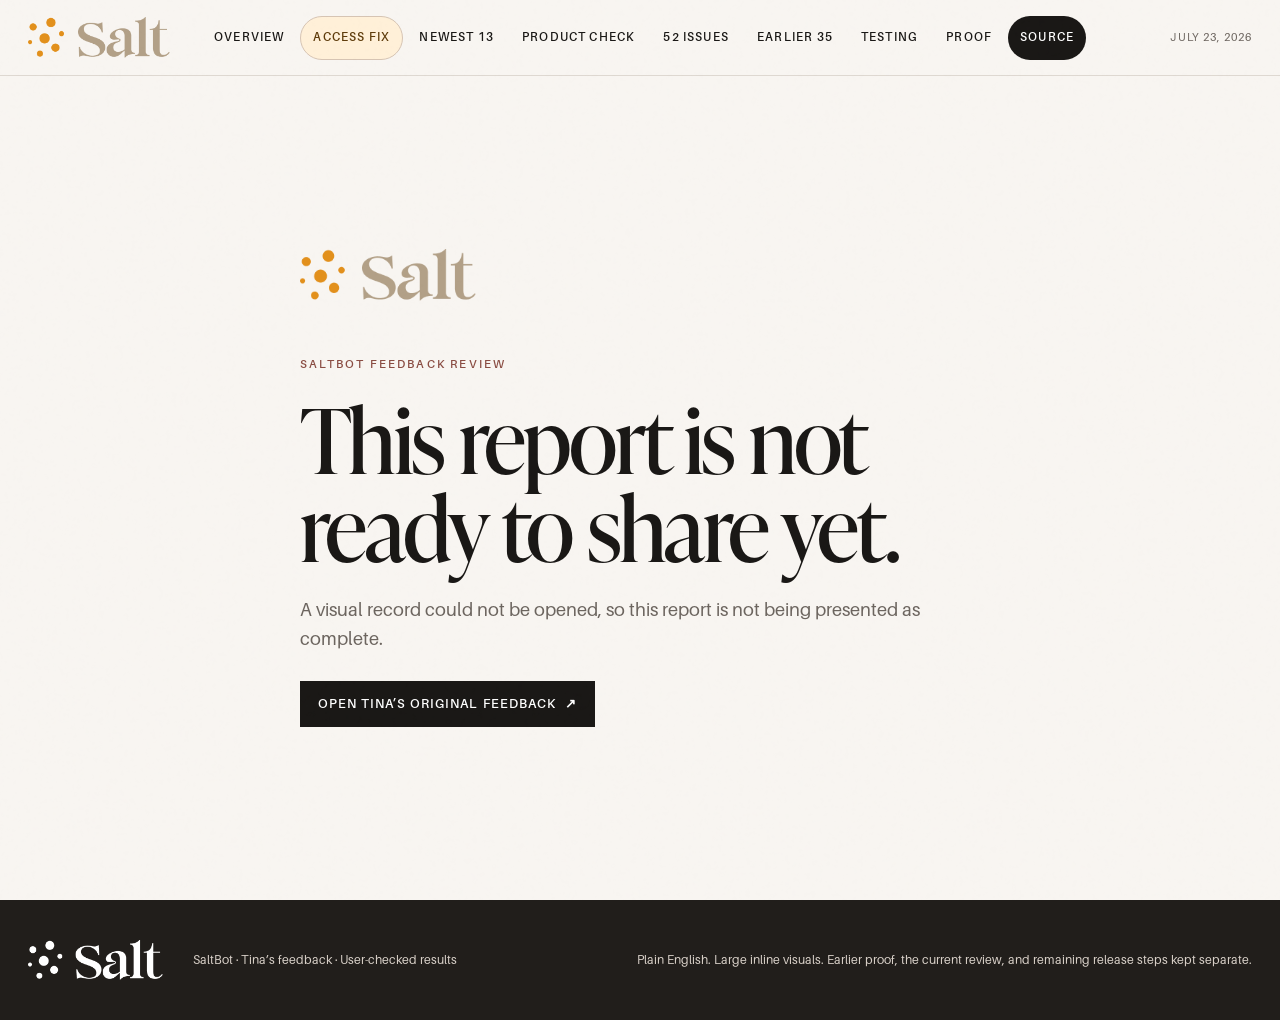
==== commit 2f75b84d: "docs(AI-13470): add access fix visual proof" ====
--- a/proof/tina-july17/index.html
+++ b/proof/tina-july17/index.html
@@ -5,8 +5,8 @@
     <meta name="viewport" content="width=device-width, initial-scale=1" />
     <meta name="theme-color" content="#1a1816" />
     <meta name="robots" content="noindex,nofollow" />
-    <meta name="description" content="Tina’s July SaltBot review report, with each reported issue beside its verified result and clear visual evidence." />
-    <title>SaltBot — Tina’s Review Report</title>
+    <meta name="description" content="Tina and Sidney’s SaltBot review report, including the latest account-access correction with visible before-and-after proof." />
+    <title>SaltBot — Client Review &amp; Verification Report</title>
     <link rel="icon" href="assets/brand/salt-logo-expanded.png" />
     <link rel="stylesheet" href="styles.css" />
     <script src="report-data.js" defer></script>
@@ -21,15 +21,16 @@
       </a>
       <nav aria-label="Report sections">
         <a href="#summary">Overview</a>
+        <a class="priority-link" href="#access-update">Access fix</a>
         <a href="#latest-follow-up">Newest 13</a>
-        <a class="priority-link" href="#release-readiness">Whole-product check</a>
-        <a href="#item-index">Current 52 points</a>
-        <a href="../tina-july15/index.html">Earlier 35 points</a>
-        <a href="#method">How we checked</a>
-        <a href="#proof">Visual proof</a>
-        <a href="#source">Source notes</a>
+        <a href="#release-readiness">Product check</a>
+        <a href="#item-index">52 issues</a>
+        <a href="../tina-july15/index.html">Earlier 35</a>
+        <a href="#method">Testing</a>
+        <a href="#proof">Proof</a>
+        <a href="#source">Source</a>
       </nav>
-      <span id="report-date">July 20, 2026</span>
+      <span id="report-date">July 23, 2026</span>
     </header>
 
     <main id="main">
@@ -50,6 +51,145 @@
             <h1 id="hero-title">The current 52 feedback points, in one clear place.<br /><em>Every result shown in plain English.</em></h1>
             <p class="hero-lede">Each current issue sits beside its visual record. Tina’s earlier 35-point review is also linked below, while the whole-product section separates earlier proof, the current final check, and the steps that still require release approval.</p>
             <div class="audience"><span>Prepared for</span><strong>Tina</strong><i></i><strong>Sidney</strong><i></i><strong>Julian</strong></div>
+          </div>
+        </section>
+
+        <section class="access-update" id="access-update" aria-labelledby="access-update-title">
+          <div class="report-width">
+            <div class="access-heading">
+              <div>
+                <p class="eyebrow dark">Latest account follow-up</p>
+                <h2 id="access-update-title">Paige’s SaltBot access is active. The incorrect Blueprint warning is gone.</h2>
+              </div>
+              <p>Sidney’s first review attempt revealed an incorrect expired-access message on Paige’s sign-in. We corrected Paige’s account and the shared sign-in rule, moved customer help to <a href="mailto:hello@saltcinema.com">hello@saltcinema.com</a>, and repeated the journey on web and in the current iPhone build.</p>
+            </div>
+
+            <div class="access-status-grid" aria-label="Latest access correction results">
+              <article>
+                <span>Paige’s account</span>
+                <strong>Active with unlimited access</strong>
+              </article>
+              <article>
+                <span>Sign-in message</span>
+                <strong>No false Blueprint expiry</strong>
+              </article>
+              <article>
+                <span>Customer help</span>
+                <strong>hello@saltcinema.com</strong>
+              </article>
+              <article>
+                <span>User testing</span>
+                <strong>Web and iPhone checks passed</strong>
+              </article>
+            </div>
+
+            <aside class="access-audit-note">
+              <strong>We checked beyond one account.</strong>
+              <p>The same imported-account pattern was reviewed across the customer list. SaltBot now requires verified membership information instead of treating an unresolved import placeholder as a confirmed Blueprint subscription. That protects other customers with the same pattern without making blanket changes to legitimate purchase history.</p>
+            </aside>
+
+            <article class="access-proof-card" aria-labelledby="access-proof-title">
+              <header>
+                <div>
+                  <p class="item-kicker">Before and after</p>
+                  <h3 id="access-proof-title">The exact problem is shown beside the corrected iPhone experience.</h3>
+                </div>
+                <span class="access-passed"><i></i>Updated and user-tested</span>
+              </header>
+
+              <div class="access-before-after">
+                <figure>
+                  <figcaption>
+                    <span>Before — incorrect account warning</span>
+                    <p>The sign-in screen called Paige a Blueprint customer, said access ended June 3, and directed her to an inbox that was not monitored.</p>
+                  </figcaption>
+                  <img src="assets/release/ai-13470/before-false-blueprint-warning-clipped.png" alt="Clipped original sign-in warning showing the incorrect Blueprint expiration message and old support address; Paige’s email is not included" />
+                </figure>
+                <div class="change-arrow" aria-hidden="true">→</div>
+                <figure class="phone-proof">
+                  <figcaption>
+                    <span>After — private, neutral recovery</span>
+                    <p>The iPhone experience no longer guesses a subscription, reveals account details, or changes a password unless the member chooses to request a secure link.</p>
+                  </figcaption>
+                  <img src="assets/release/ai-13470/after-ios-secure-recovery.png" alt="Current SaltBot iPhone recovery screen showing a neutral, secure recovery choice without account details" />
+                </figure>
+              </div>
+            </article>
+
+            <div class="access-result-grid" aria-label="Paige account and SaltBot result proof">
+              <figure>
+                <figcaption>
+                  <span>Paige’s access is active</span>
+                  <p>The account profile now shows an active status with no ending date. Customer email details are intentionally excluded from this proof.</p>
+                </figcaption>
+                <img src="assets/release/ai-13470/after-paige-active.png" alt="SaltBot subscription page showing Paige’s account as active without displaying her email address" />
+              </figure>
+              <figure>
+                <figcaption>
+                  <span>SaltBot answered a real request</span>
+                  <p>After the access correction, we asked for a new sunny-open-house caption and received a complete result. The test item was removed after the recording.</p>
+                </figcaption>
+                <img src="assets/release/ai-13470/after-saltbot-response.png" alt="SaltBot returning a complete sunny open house test caption after Paige’s access correction" />
+              </figure>
+            </div>
+
+            <section class="access-user-checks" aria-labelledby="access-user-checks-title">
+              <div>
+                <p class="eyebrow dark">What was repeated as a user</p>
+                <h3 id="access-user-checks-title">The correction was checked through the complete member path.</h3>
+              </div>
+              <ol>
+                <li>The sign-in help opened without exposing whether an email belongs to a customer.</li>
+                <li>No email was sent and no password was changed during the review.</li>
+                <li>Paige’s profile showed active access without an expiration date.</li>
+                <li>A real SaltBot prompt returned a complete new result.</li>
+                <li>Customer-help links pointed to <a href="mailto:hello@saltcinema.com">hello@saltcinema.com</a>.</li>
+              </ol>
+            </section>
+
+            <div class="access-motion-grid" aria-label="Playable access correction recordings">
+              <article>
+                <div>
+                  <p class="item-kicker">Web sign-in and recovery</p>
+                  <h3>Watch the corrected web recovery path.</h3>
+                  <p>The short preview plays automatically. The complete web recording can be played here without opening another page.</p>
+                </div>
+                <figure>
+                  <figcaption>Short preview</figcaption>
+                  <img src="assets/release/ai-13470/recovery-preview.gif" alt="Short preview of the corrected SaltBot recovery path" />
+                </figure>
+                <video controls playsinline preload="metadata" poster="assets/release/ai-13470/after-ios-secure-recovery.png" src="assets/release/ai-13470/recovery-walkthrough.mp4" aria-label="Complete recording of the corrected SaltBot recovery path"></video>
+              </article>
+              <article class="portrait-recording">
+                <div>
+                  <p class="item-kicker">iPhone sign-in and recovery</p>
+                  <h3>Watch the same check in the iPhone build.</h3>
+                  <p>This client view shows only the app screen, using a generic review address. The complete mobile journey is playable beside the short preview.</p>
+                </div>
+                <figure>
+                  <figcaption>Short iPhone preview</figcaption>
+                  <img src="assets/release/ai-13470/ios-recovery-preview.gif" alt="Short iPhone preview of the secure SaltBot recovery path" />
+                </figure>
+                <video controls playsinline preload="metadata" poster="assets/release/ai-13470/after-ios-secure-recovery.png" src="assets/release/ai-13470/ios-recovery-walkthrough.mp4" aria-label="Complete iPhone recording of the secure SaltBot recovery path"></video>
+              </article>
+              <article>
+                <div>
+                  <p class="item-kicker">SaltBot access</p>
+                  <h3>Watch SaltBot complete a real request.</h3>
+                  <p>The recording shows the prompt being submitted and the new caption appearing inside the signed-in member experience.</p>
+                </div>
+                <figure>
+                  <figcaption>Short preview</figcaption>
+                  <img src="assets/release/ai-13470/saltbot-response-preview.gif" alt="Short preview of SaltBot returning a real caption after the account correction" />
+                </figure>
+                <video controls playsinline preload="metadata" poster="assets/release/ai-13470/after-saltbot-response.png" src="assets/release/ai-13470/saltbot-response-walkthrough.mp4" aria-label="Complete recording of SaltBot returning a real caption after the account correction"></video>
+              </article>
+            </div>
+
+            <div class="access-links">
+              <a class="primary-link secondary" href="https://linear.app/ai-acrobatics/issue/AI-13470/tina-jul-23-fix-paige-false-blueprint-expiry-audit-affected-users-and" target="_blank" rel="noreferrer">View the tracked follow-up <span aria-hidden="true">↗</span></a>
+              <a class="primary-link" href="#release-readiness">Continue to the whole-product review</a>
+            </div>
           </div>
         </section>
 
@@ -118,30 +258,32 @@
             <div class="release-heading">
               <div>
                 <p class="eyebrow dark">Whole-product review</p>
-                <h2 id="release-readiness-title">What passed on the final candidate—and what still needs release approval.</h2>
+                <h2 id="release-readiness-title">What passed—and what the latest checks found before release.</h2>
               </div>
               <p>This section keeps earlier evidence from being mistaken for proof of the newer combined candidate. Web, iPhone, outside services, and public release each have their own finish line.</p>
             </div>
 
-            <aside class="current-review-banner passed" role="status">
-              <div><span>Current status</span><strong>The combined web and iPhone Simulator candidate passed its review.</strong></div>
-              <p>The final candidate was rebuilt from its exact saved version, checked twice through all 297 automated tests, opened across desktop and phone-sized web screens, and installed in Apple’s iPhone Simulator. Its newest before-and-after images and complete recordings are visible immediately below.</p>
+            <aside class="current-review-banner" role="status">
+              <div><span>Current status</span><strong>The engineering checks passed, and two newly found gaps remain open before release.</strong></div>
+              <p>The latest combined candidate passed both 298-test runs, the web and service checks, the native build, installation, and two iPhone Simulator cold launches. Those checks also found a slow first fresh launch and a Self Clone privacy conflict. Both have their own follow-up task and are not being presented as completed.</p>
             </aside>
 
             <div class="release-grid whole-product-grid">
-              <article class="release-card" data-tone="passed">
-                <span class="release-status"><i></i>Current candidate · reviewed and passed</span>
+              <article class="release-card" data-tone="review">
+                <span class="release-status"><i></i>Latest candidate · engineering checks passed, two gaps open</span>
                 <h3>Current web and iPhone Simulator candidate</h3>
-                <p>The newest corrections were repeated from a member’s point of view on the exact combined candidate.</p>
+                <p>The latest gap-closure candidate was rebuilt and checked from its exact saved version.</p>
                 <ul>
-                  <li>All 297 automated tests passed twice, followed by the production build, type, style, and release-workflow checks.</li>
-                  <li>The final web build passed 102 of 102 page-and-screen checks against the review backend. Against today’s production backend it passed 96 of 102; only the three new public-share pages at desktop and phone widths are waiting for the matching privacy update.</li>
+                  <li>All 298 automated tests passed twice, followed by the production build, type, style, and release-workflow checks.</li>
+                  <li>All 77 service handlers passed their frozen checks, all 15 service tests passed, and the current public service boundary replay passed 91 of 91 safe cases.</li>
+                  <li>The final web build passed 102 of 102 page-and-screen checks in the review environment. Against the public app’s current services it passed 96 of 102; only the three new public-share pages at desktop and phone widths are waiting for the matching privacy update.</li>
                   <li>The public brand, asset, and conversation pages opened without a signed-in session on desktop and phone-sized screens.</li>
                   <li>Brand Studio opened its real public page from the iPhone app in one tap and returned to the same signed-in screen.</li>
                   <li>The admin menu opened below the iPhone safe area, stayed within the screen, copied the public SaltBot address, and closed normally.</li>
-                  <li>Each newly found issue received its own Linear task; one optional member-navigation Share shortcut remains a separate product decision.</li>
+                  <li>The newest iPhone build installed and cold-launched twice, but the fresh install stayed on the branded splash for about 20 seconds before the first screen appeared.</li>
+                  <li>A privacy review found that Self Clone’s private-image promise does not match one public storage copy; no real person’s likeness will be tested until that is corrected.</li>
                 </ul>
-                <p class="release-callout"><strong>What this means today:</strong> the review candidate is ready for Tina’s decision. This is Simulator and review-environment proof—not a claim that production or TestFlight has already been updated.</p>
+                <p class="release-callout"><strong>What this means today:</strong> the engineering base is stable, but the newly found iPhone-startup and likeness-privacy gaps must be resolved before this can be described as release-ready. This is still Simulator and review-environment proof—not a claim that production or TestFlight has been updated.</p>
               </article>
 
               <article class="release-card" data-tone="passed">
@@ -175,6 +317,7 @@
                   <li>Tina’s Approve button records her decision, but it does not yet send the iPhone update to TestFlight or the App Store.</li>
                   <li>A backup AI service account needs its balance restored; the working fallback handled the tested request.</li>
                   <li>A safe test of the anonymous daily allowance could not target the same anonymous visitor through the public gateway. The allowance is not proven broken, but this one live confirmation remains open.</li>
+                  <li>The fresh-install iPhone launch delay and Self Clone privacy conflict found in the latest review must be corrected and retested.</li>
                 </ul>
                 <div class="release-links" aria-label="Release follow-up tasks">
                   <a class="release-link" href="https://linear.app/ai-acrobatics/issue/AI-13076/saltbot-release-authenticate-tina-approval-and-persist-immutable" target="_blank" rel="noreferrer">Connect the exact approval <span aria-hidden="true">↗</span></a>
@@ -186,6 +329,9 @@
                   <a class="release-link" href="https://linear.app/ai-acrobatics/issue/AI-13193/saltbot-restore-openrouter-and-openai-provider-credit-headroom" target="_blank" rel="noreferrer">Restore backup service capacity <span aria-hidden="true">↗</span></a>
                   <a class="release-link" href="https://linear.app/ai-acrobatics/issue/AI-13092/saltbot-edge-atomically-meter-anonymous-and-signed-in-paid-generation" target="_blank" rel="noreferrer">Finish the anonymous allowance proof <span aria-hidden="true">↗</span></a>
                   <a class="release-link" href="https://linear.app/ai-acrobatics/issue/AI-13293/saltbot-product-decision-offer-share-saltbot-in-ordinary-member" target="_blank" rel="noreferrer">Decide whether members need a general Share shortcut <span aria-hidden="true">↗</span></a>
+                  <a class="release-link" href="https://linear.app/ai-acrobatics/issue/AI-13312/saltbot-ios-qa-reduce-fresh-install-cold-launch-splash-delay" target="_blank" rel="noreferrer">Resolve the fresh-install launch delay <span aria-hidden="true">↗</span></a>
+                  <a class="release-link" href="https://linear.app/ai-acrobatics/issue/AI-13314/saltbot-self-clone-keep-generated-likeness-images-private-end-to-end" target="_blank" rel="noreferrer">Keep Self Clone images private <span aria-hidden="true">↗</span></a>
+                  <a class="release-link" href="https://linear.app/ai-acrobatics/issue/AI-13313/saltbot-release-proof-use-the-stable-tina-report-host-in-edge" target="_blank" rel="noreferrer">Bind release proof to this stable report <span aria-hidden="true">↗</span></a>
                 </div>
               </article>
             </div>
@@ -196,7 +342,7 @@
               <strong>Earlier iPhone proof</strong>
               <p><strong>Passed in Apple’s iPhone Simulator</strong> on the earlier reviewed version. This was not a signed App Store package, a physical-device result, a TestFlight delivery, or a public App Store release.</p>
               <strong>Current candidate</strong>
-              <p>The exact combined candidate passed its automated, desktop, phone-sized web, safe service-boundary, and Apple iPhone Simulator checks. Its newest visual proof is shown below. Production publishing, physical-device testing, and TestFlight remain separate approval steps.</p>
+              <p>The exact combined candidate passed its automated, desktop, phone-sized web, safe service-boundary, native build, and Apple iPhone Simulator checks. Those checks also exposed two release gaps instead of hiding them: slow first-launch behavior and a Self Clone privacy conflict. Production publishing, physical-device testing, and TestFlight remain separate approval steps.</p>
             </aside>
 
             <nav class="release-proof-jumps" aria-label="Jump to release proof">
@@ -205,6 +351,7 @@
               <a href="#release-native-share">iPhone public sharing</a>
               <a href="#release-admin-menu">Phone menu and safe area</a>
               <a href="#release-edge">Service and recovery checks</a>
+              <a href="#release-ios-launch-latency">Fresh-install iPhone check</a>
               <a href="#latest-follow-up">Latest 13 points</a>
               <a href="#release-listing-launch">Listing Launch</a>
               <a href="#release-market-fit">Market Fit</a>
@@ -215,10 +362,38 @@
 
             <section class="release-proof-library current-proof-library" aria-labelledby="current-release-proof-title">
               <div class="release-proof-heading">
-                <p class="eyebrow dark">Final-candidate visual proof</p>
-                <h3 id="current-release-proof-title">The newest issues sit directly beside their corrected result.</h3>
+                <p class="eyebrow dark">Current visual proof</p>
+                <h3 id="current-release-proof-title">Completed corrections and newly found gaps are shown honestly.</h3>
                 <p>Every image is shown at full width on the page. The short preview and full recording are immediately underneath, so nothing has to be opened just to see whether a result exists.</p>
               </div>
+
+              <article class="release-proof-card" id="release-ios-launch-latency">
+                <header>
+                  <div>
+                    <p class="item-kicker">Fresh-install iPhone launch</p>
+                    <h4>The app opens, but the first fresh launch can keep a member waiting too long.</h4>
+                  </div>
+                  <span class="release-status attention"><i></i>New gap · AI-13312</span>
+                </header>
+                <div class="release-story">
+                  <div><strong>Issue</strong><p>On a fresh iPhone Simulator install, the Salt splash remained visible for roughly 20 seconds before the Welcome Back screen appeared.</p></div>
+                  <div><strong>What we checked</strong><p>The exact current iPhone build was installed into a new Simulator and cold-launched twice. The first and second launch were each recorded from start to finish.</p></div>
+                  <div><strong>What the comparison shows</strong><p>The second cold launch reached Welcome Back in roughly six seconds, which points to extra first-run loading rather than an app crash.</p></div>
+                  <div><strong>Result</strong><p>The app eventually opens, but this is not an after-fix result. The wait is tracked for correction and another fresh-install test before release.</p></div>
+                </div>
+                <div class="release-before-after ios-cold-start">
+                  <figure><figcaption><span>Fresh install — gap observed</span><p>The branded splash was still visible after eight seconds.</p></figcaption><img src="assets/release/final-b381/ios/fresh-install-eight-seconds.png" alt="Fresh-install iPhone Simulator still showing the Salt splash after eight seconds" /></figure>
+                  <div class="change-arrow" aria-hidden="true">→</div>
+                  <figure><figcaption><span>Second cold launch — comparison</span><p>The Welcome Back screen appeared on the quicker follow-up launch.</p></figcaption><img src="assets/release/final-b381/ios/second-launch-ready.png" alt="Second iPhone Simulator cold launch showing the complete Welcome Back screen" /></figure>
+                </div>
+                <div class="release-motion portrait-motion">
+                  <figure><figcaption>Fresh-install short preview</figcaption><img src="assets/release/final-b381/ios/fresh-install-preview.gif" alt="Short preview of the slow fresh-install iPhone launch" /></figure>
+                  <figure><figcaption>Complete fresh-install recording</figcaption><video controls playsinline preload="metadata" poster="assets/release/final-b381/ios/fresh-install-eight-seconds.png" src="assets/release/final-b381/ios/fresh-install-cold-launch.mp4" aria-label="Complete recording of the fresh-install iPhone Simulator cold launch"></video></figure>
+                  <figure><figcaption>Second-launch short preview</figcaption><img src="assets/release/final-b381/ios/second-launch-preview.gif" alt="Short preview of the quicker second iPhone cold launch" /></figure>
+                  <figure><figcaption>Complete second-launch recording</figcaption><video controls playsinline preload="metadata" poster="assets/release/final-b381/ios/second-launch-ready.png" src="assets/release/final-b381/ios/second-cold-launch.mp4" aria-label="Complete recording of the second iPhone Simulator cold launch"></video></figure>
+                </div>
+                <a class="release-link" href="https://linear.app/ai-acrobatics/issue/AI-13312/saltbot-ios-qa-reduce-fresh-install-cold-launch-splash-delay" target="_blank" rel="noreferrer">View the individual follow-up <span aria-hidden="true">↗</span></a>
+              </article>
 
               <article class="release-proof-card" id="release-brand-contrast">
                 <header>
@@ -309,8 +484,8 @@
                 <div class="release-story">
                   <div><strong>Issue</strong><p>Some service checks could miss an unlisted function or count an expected signed-out response as a failure. A stale review setting could stop the test early, and production does not yet have the three new privacy-protected public-share reads.</p></div>
                   <div><strong>What changed</strong><p>The review now discovers every service handler automatically, applies the correct expectation to each one, and uses the same valid public connection identity as the final build. The three public-share reads and their protected migration passed in the review environment and remain held from production until approved.</p></div>
-                  <div><strong>How it was user-tested</strong><p>All 43 exact-candidate sign-in, missing-information, not-found, and repeat-request boundaries passed across the 11 services closest to Tina’s feedback. The deployed review environment also passed 102 safe account, request, and usage-boundary checks across 18 service actions whose service source is unchanged in the final candidate. Separately, the exact web build passed 102 of 102 review-backend page checks and 96 of 102 against today’s production backend.</p></div>
-                  <div><strong>Result</strong><p>Expected mistakes return controlled guidance instead of an uncontrolled error, repeated work remains bounded, and the review connection now answers normally. The six production-backend page checks that remain are the same three new public-share pages at desktop and phone widths; they are waiting for the protected privacy update and are not being presented as live. Paid outside services, client publishing, and microphone transcription were intentionally not triggered.</p></div>
+                  <div><strong>How it was user-tested</strong><p>All 43 exact-candidate sign-in, missing-information, not-found, and repeat-request boundaries passed across the 11 services closest to Tina’s feedback. The deployed review environment also passed 102 safe account, request, and usage-boundary checks across 18 service actions whose service source is unchanged in the final candidate. Separately, the exact web build passed 102 of 102 page checks in the review environment and 96 of 102 against the public app’s current services.</p></div>
+                  <div><strong>Result</strong><p>Expected mistakes return controlled guidance instead of an uncontrolled error, repeated work remains bounded, and the review connection now answers normally. The six public-app page checks that remain are the same three new public-share pages at desktop and phone widths; they are waiting for the protected privacy update and are not being presented as live. Paid outside services, client publishing, and microphone transcription were intentionally not triggered.</p></div>
                 </div>
                 <div class="release-before-after">
                   <figure><figcaption><span>Before rollout — current production</span><p>All other page checks pass twice; the same three public-share pages at desktop and phone widths are waiting for the database migration.</p></figcaption><img src="assets/release/final-f39/web/edge-before.png" alt="Current production whole-product check showing 96 of 102 page checks and the six migration-gated public-share checks" /></figure>
--- a/proof/tina-july17/styles.css
+++ b/proof/tina-july17/styles.css
@@ -47,7 +47,8 @@
 .site-header{position:sticky;top:0;z-index:50;display:flex;align-items:center;gap:32px;height:76px;padding:0 max(28px,calc((100vw - 1240px)/2));background:rgba(248,245,241,.95);border-bottom:1px solid var(--line);backdrop-filter:blur(18px)}
 .brand-link{margin-right:auto}
 .brand-link img{width:142px;height:auto}
-.site-header nav{display:flex;align-items:center;gap:4px}
+.site-header nav{display:flex;min-width:0;flex:1 1 auto;align-items:center;gap:4px;overflow-x:auto;overscroll-behavior-x:contain;scrollbar-width:none}
+.site-header nav::-webkit-scrollbar{display:none}
 .site-header nav a{display:inline-flex;align-items:center;min-height:44px;padding:0 12px;border-radius:999px;font-size:.74rem;font-weight:600;text-decoration:none;text-transform:uppercase;letter-spacing:.1em;white-space:nowrap;transition:background-color .18s,color .18s}
 .site-header nav a:hover{background:var(--amber-pale)}
 .site-header nav a:focus-visible{outline:3px solid var(--amber);outline-offset:2px}
@@ -75,6 +76,54 @@
 .audience{display:flex;align-items:center;gap:13px;margin-top:38px;font-size:.72rem;text-transform:uppercase;letter-spacing:.13em}
 .audience span{color:var(--sand-pale)}
 .audience i{width:4px;height:4px;border-radius:50%;background:var(--amber)}
+
+.access-update{padding:108px 0 118px;scroll-margin-top:76px;border-bottom:1px solid var(--line);background:#f1ece6}
+.access-heading{display:grid;grid-template-columns:minmax(0,1.18fr) minmax(320px,.82fr);gap:24px 64px;align-items:end}
+.access-heading .eyebrow{grid-column:1/-1;margin-bottom:0}
+.access-heading h2{max-width:930px;margin:0;font-family:var(--display);font-size:clamp(3rem,5vw,5.2rem);font-weight:400;line-height:1.02;letter-spacing:-.025em}
+.access-heading>p:last-child{margin:0;color:var(--stone);font-size:1.03rem}
+.access-heading a,.access-user-checks a{font-weight:600}
+.access-status-grid{display:grid;grid-template-columns:repeat(4,minmax(0,1fr));gap:1px;margin-top:48px;padding:1px;background:var(--line)}
+.access-status-grid article{min-height:142px;padding:25px 22px;background:var(--green-pale)}
+.access-status-grid article::before{display:block;width:11px;height:11px;margin-bottom:22px;border-radius:50%;background:var(--green);content:""}
+.access-status-grid span{display:block;color:var(--green);font-size:.68rem;font-weight:600;text-transform:uppercase;letter-spacing:.11em}
+.access-status-grid strong{display:block;margin-top:8px;font-family:var(--display);font-size:1.5rem;font-weight:400;line-height:1.08}
+.access-audit-note{display:grid;grid-template-columns:250px minmax(0,1fr);gap:28px;margin-top:24px;padding:26px 30px;border-left:4px solid var(--blue);background:var(--blue-pale)}
+.access-audit-note strong{font-family:var(--display);font-size:1.35rem;font-weight:400}
+.access-audit-note p{margin:0;color:#3e5360}
+.access-proof-card{margin-top:38px;padding:clamp(28px,3.2vw,48px);border:1px solid var(--line);background:var(--white);box-shadow:var(--shadow)}
+.access-proof-card>header{display:flex;justify-content:space-between;gap:26px;align-items:flex-start}
+.access-proof-card h3{max-width:900px;margin:0;font-family:var(--display);font-size:clamp(2.5rem,4vw,4.2rem);font-weight:400;line-height:1.02;letter-spacing:-.02em}
+.access-passed{display:inline-flex;align-items:center;gap:8px;min-height:34px;flex:0 0 auto;padding:6px 11px;border-radius:999px;background:var(--green-pale);color:var(--green);font-size:.69rem;font-weight:600;text-transform:uppercase;letter-spacing:.07em;white-space:nowrap}
+.access-passed i{width:8px;height:8px;border-radius:50%;background:var(--green)}
+.access-before-after{display:grid;grid-template-columns:minmax(0,1fr) 44px minmax(0,1fr);gap:14px;align-items:start;margin-top:32px}
+.access-before-after figure,.access-result-grid figure{min-width:0;margin:0;border:2px solid var(--line);background:var(--white);box-shadow:0 10px 28px rgba(39,30,24,.08)}
+.access-before-after figure:first-child{border-color:#d8c9bb}
+.access-before-after figure:last-child{border-color:#a8b7a1}
+.access-before-after figcaption,.access-result-grid figcaption{min-height:154px;padding:20px 22px;border-bottom:1px solid var(--line)}
+.access-before-after figcaption span,.access-result-grid figcaption span{display:block;margin-bottom:8px;color:var(--stone);font-size:.7rem;font-weight:600;text-transform:uppercase;letter-spacing:.12em}
+.access-before-after figcaption p,.access-result-grid figcaption p{margin:0;color:#4d4742;font-size:.97rem;line-height:1.52}
+.access-before-after img,.access-result-grid img{width:100%;height:auto;background:var(--white)}
+.access-before-after .phone-proof img{max-height:720px;object-fit:contain;background:#181614}
+.access-result-grid{display:grid;grid-template-columns:1fr 1fr;gap:16px;margin-top:24px}
+.access-result-grid figure{border-top:5px solid var(--green)}
+.access-result-grid img{aspect-ratio:1280/633;object-fit:contain}
+.access-user-checks{display:grid;grid-template-columns:minmax(280px,.75fr) minmax(0,1.25fr);gap:52px;align-items:start;margin-top:24px;padding:30px;border:1px solid var(--line);background:var(--white)}
+.access-user-checks h3{margin:0;font-family:var(--display);font-size:clamp(2rem,3.2vw,3.2rem);font-weight:400;line-height:1.03}
+.access-user-checks ol{margin:0;padding-left:1.3rem;color:#4d4742}
+.access-user-checks li+li{margin-top:10px}
+.access-motion-grid{display:grid;grid-template-columns:1fr 1fr;gap:16px;margin-top:24px}
+.access-motion-grid>article{display:grid;grid-template-columns:1fr 1fr;gap:14px;min-width:0;padding:24px;background:var(--charcoal);color:var(--white)}
+.access-motion-grid>article>div{grid-column:1/-1}
+.access-motion-grid h3{margin:0;font-family:var(--display);font-size:2.4rem;font-weight:400;line-height:1.03}
+.access-motion-grid>article>div>p:last-child{margin:12px 0 0;color:#d8d0c8}
+.access-motion-grid figure{min-width:0;margin:0}
+.access-motion-grid figcaption{margin-bottom:9px;color:var(--sand-pale);font-size:.69rem;font-weight:600;text-transform:uppercase;letter-spacing:.1em}
+.access-motion-grid img,.access-motion-grid video{display:block;width:100%;height:100%;max-height:330px;aspect-ratio:16/10;object-fit:contain;background:#110f0e}
+.access-motion-grid .portrait-recording img,.access-motion-grid .portrait-recording video{max-height:500px;aspect-ratio:1/2}
+.access-motion-grid video{align-self:end;margin-top:28px}
+.access-links{display:flex;flex-wrap:wrap;gap:10px;margin-top:28px}
+.access-links .primary-link{justify-content:center}
 
 .summary{padding:112px 0 104px}
 .section-intro{display:grid;grid-template-columns:minmax(0,1.18fr) minmax(320px,.82fr);gap:70px;align-items:end}
@@ -188,6 +237,7 @@
 .release-proof-card>header{display:flex;justify-content:space-between;gap:26px;align-items:flex-start}
 .release-proof-card h4{max-width:900px;margin:0;font-family:var(--display);font-size:clamp(2.35rem,3.8vw,4rem);font-weight:400;line-height:1.02;letter-spacing:-.02em}
 .release-proof-card .release-status{flex:0 0 auto;background:var(--green-pale);color:var(--green);white-space:nowrap}
+.release-proof-card .release-status.attention{background:var(--amber-pale);color:#7a4a06}
 .release-story{display:grid;grid-template-columns:1fr 1fr;margin-top:34px;border:1px solid var(--line);background:var(--line);gap:1px}
 .release-story>div{min-height:160px;padding:22px 24px;background:var(--paper)}
 .release-story strong{display:block;margin-bottom:8px;color:var(--rose);font-size:.69rem;text-transform:uppercase;letter-spacing:.11em}
@@ -379,6 +429,8 @@
 }
 
 @media(max-width:1100px){
+  .access-status-grid{grid-template-columns:repeat(2,1fr)}
+  .access-motion-grid{grid-template-columns:1fr}
   .summary-counts{grid-template-columns:repeat(3,1fr)}
   #summary .summary-counts{grid-template-columns:repeat(3,1fr)}
   .latest-counts{grid-template-columns:repeat(2,1fr)}
@@ -412,7 +464,8 @@
   .site-header nav{grid-column:1/-1;grid-row:2;width:calc(100% + 38px);margin-left:-19px;padding:4px 19px 5px;overflow-x:auto;overscroll-behavior-x:contain;scrollbar-width:none;scroll-snap-type:x proximity;border-top:1px solid var(--line)}
   .site-header nav::-webkit-scrollbar{display:none}
   .site-header nav a{flex:0 0 auto;scroll-snap-align:start}
-  .section-intro,.latest-heading,.release-heading,.release-proof-heading,.index-heading,.section-heading,.proof-heading,.source-section,.status-guide-heading{grid-template-columns:1fr;gap:22px}
+  .access-heading,.section-intro,.latest-heading,.release-heading,.release-proof-heading,.index-heading,.section-heading,.proof-heading,.source-section,.status-guide-heading{grid-template-columns:1fr;gap:22px}
+  .access-heading .eyebrow{grid-column:auto}
   .release-proof-heading .eyebrow{grid-column:auto}
   .status-guide-heading .eyebrow{grid-column:auto}
   .release-proof-card>header{display:grid;grid-template-columns:1fr}
@@ -440,6 +493,10 @@
   .release-story{grid-template-columns:1fr}
   .release-before-after{grid-template-columns:1fr;gap:16px}
   .release-before-after .change-arrow{justify-self:center;transform:rotate(90deg)}
+  .access-before-after{grid-template-columns:1fr;gap:16px}
+  .access-before-after .change-arrow{justify-self:center;transform:rotate(90deg)}
+  .access-before-after figcaption{min-height:0}
+  .access-user-checks{grid-template-columns:1fr;gap:20px}
   .release-before-after figcaption{min-height:0}
   .release-motion{grid-template-columns:1fr}
   .ios-preview-grid{grid-template-columns:1fr 1fr}
@@ -468,6 +525,22 @@
   .hero-lede{font-size:1rem}
   .audience{gap:9px;font-size:.68rem;letter-spacing:.08em}
   .summary{padding:82px 0}
+  .access-update{padding:82px 0 88px;scroll-margin-top:112px}
+  .access-status-grid{grid-template-columns:1fr}
+  .access-status-grid article{min-height:0;padding:21px}
+  .access-audit-note{grid-template-columns:1fr;gap:8px;padding:21px}
+  .access-proof-card{padding:24px 16px}
+  .access-proof-card>header{display:grid;grid-template-columns:1fr}
+  .access-proof-card h3{font-size:2.45rem}
+  .access-passed{justify-self:start;white-space:normal}
+  .access-result-grid{grid-template-columns:1fr}
+  .access-result-grid figcaption{min-height:0}
+  .access-user-checks{padding:22px 20px}
+  .access-motion-grid>article{grid-template-columns:1fr;padding:20px 16px}
+  .access-motion-grid>article>div{grid-column:auto}
+  .access-motion-grid h3{font-size:2rem}
+  .access-motion-grid video{margin-top:0}
+  .access-links{display:grid}
   .latest-follow-up{padding:82px 0 88px;scroll-margin-top:112px}
   .summary-counts{grid-template-columns:1fr 1fr}
   #summary .summary-counts{grid-template-columns:1fr 1fr}
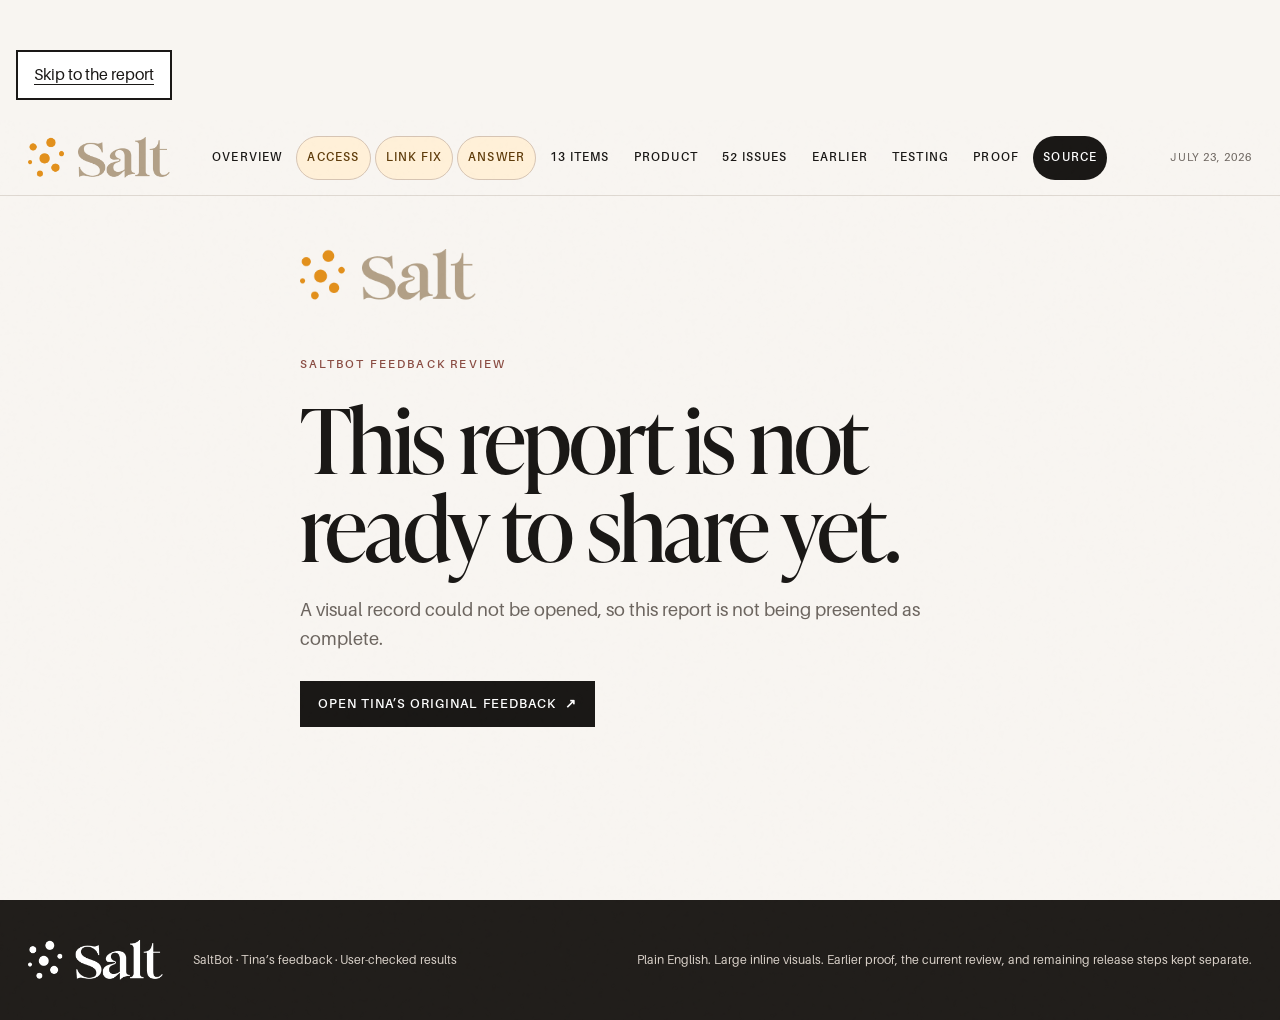
==== commit ba3344d1: "docs: add AI-13473 and AI-13474 visual proof" ====
--- a/proof/tina-july17/index.html
+++ b/proof/tina-july17/index.html
@@ -21,11 +21,13 @@
       </a>
       <nav aria-label="Report sections">
         <a href="#summary">Overview</a>
-        <a class="priority-link" href="#access-update">Access fix</a>
-        <a href="#latest-follow-up">Newest 13</a>
-        <a href="#release-readiness">Product check</a>
+        <a class="priority-link" href="#access-update">Access</a>
+        <a class="priority-link" href="#recovery-link-update">Link fix</a>
+        <a class="priority-link" href="#ios-answer-update">Answer</a>
+        <a href="#latest-follow-up">13 items</a>
+        <a href="#release-readiness">Product</a>
         <a href="#item-index">52 issues</a>
-        <a href="../tina-july15/index.html">Earlier 35</a>
+        <a href="../tina-july15/index.html">Earlier</a>
         <a href="#method">Testing</a>
         <a href="#proof">Proof</a>
         <a href="#source">Source</a>
@@ -85,7 +87,7 @@
 
             <aside class="access-audit-note">
               <strong>We checked beyond one account.</strong>
-              <p>The same imported-account pattern was reviewed across the customer list. SaltBot now requires verified membership information instead of treating an unresolved import placeholder as a confirmed Blueprint subscription. That protects other customers with the same pattern without making blanket changes to legitimate purchase history.</p>
+              <p>The same imported-account pattern was reviewed across the customer list. SaltBot now requires verified membership information instead of treating an incomplete imported record as a confirmed Blueprint subscription. That protects other customers with the same pattern without making blanket changes to legitimate purchase history.</p>
             </aside>
 
             <article class="access-proof-card" aria-labelledby="access-proof-title">
@@ -188,6 +190,236 @@
 
             <div class="access-links">
               <a class="primary-link secondary" href="https://linear.app/ai-acrobatics/issue/AI-13470/tina-jul-23-fix-paige-false-blueprint-expiry-audit-affected-users-and" target="_blank" rel="noreferrer">View the tracked follow-up <span aria-hidden="true">↗</span></a>
+              <a class="primary-link" href="#release-readiness">Continue to the whole-product review</a>
+            </div>
+          </div>
+        </section>
+
+        <section class="recovery-link-update" id="recovery-link-update" aria-labelledby="recovery-link-update-title">
+          <div class="report-width">
+            <div class="access-heading">
+              <div>
+                <p class="eyebrow dark">Latest recovery-link follow-up</p>
+                <h2 id="recovery-link-update-title">Recovery links now wait for the member before they are used.</h2>
+              </div>
+              <p>Esteban reported that an emailed recovery link appeared expired immediately. We recreated the failure and corrected both outcomes: simply opening or previewing the email no longer uses the one-time link, and an already-used link now gives the member a clear way to try again.</p>
+            </div>
+
+            <div class="access-status-grid" aria-label="Recovery-link correction results">
+              <article>
+                <span>Email preview</span>
+                <strong>Does not use the reset link</strong>
+              </article>
+              <article>
+                <span>Member confirmation</span>
+                <strong>Waits for “Continue Securely”</strong>
+              </article>
+              <article>
+                <span>Used or expired link</span>
+                <strong>Clear retry and team help</strong>
+              </article>
+              <article>
+                <span>Shared impact</span>
+                <strong>Broader recovery path reviewed</strong>
+              </article>
+            </div>
+
+            <aside class="access-audit-note">
+              <strong>This could affect more than one member.</strong>
+              <p>In the past 30 days, 10 members requested password recovery and two completed a password change. Eight had no observed completion. That does not prove every person saw the same screen, but it showed that other members could be affected and that this needed a shared recovery correction.</p>
+            </aside>
+
+            <article class="access-proof-card" aria-labelledby="recovery-proof-title">
+              <header>
+                <div>
+                  <p class="item-kicker">Before and after</p>
+                  <h3 id="recovery-proof-title">A dead-end landing page is replaced with a useful recovery next step.</h3>
+                </div>
+                <span class="access-passed"><i></i>Updated and user-tested</span>
+              </header>
+
+              <div class="access-before-after">
+                <figure>
+                  <figcaption>
+                    <span>Before — no useful next step</span>
+                    <p>A recovery link that had already been consumed—including by an email security scanner—did not reach password reset and silently dropped the member on the generic SaltBot landing page.</p>
+                  </figcaption>
+                  <img src="assets/release/ai-13473/before-reused-recovery-link.png" alt="Before view showing an already-used recovery link silently returning to the generic SaltBot landing page" />
+                </figure>
+                <div class="change-arrow" aria-hidden="true">→</div>
+                <figure>
+                  <figcaption>
+                    <span>After — clear retry and help</span>
+                    <p>An already-used, expired, or incomplete link now explains what happened, offers a new reset link, and points to hello@saltcinema.com when help is needed.</p>
+                  </figcaption>
+                  <img src="assets/release/ai-13473/production-safe-retry.png" alt="After view on the public SaltBot app showing a clear invalid reset link message, request-new-link action, and hello at Salt Cinema help address" />
+                </figure>
+              </div>
+            </article>
+
+            <div class="access-result-grid" aria-label="Recovery link human-confirmation proof">
+              <figure>
+                <figcaption>
+                  <span>The public app waits for the member</span>
+                  <p>Opening the email on the public SaltBot app now shows a secure confirmation first. The one-time recovery link waits until the person deliberately selects “Continue Securely.”</p>
+                </figcaption>
+                <img src="assets/release/ai-13473/production-before-continue.png" alt="Public SaltBot Secure Password Recovery screen waiting for the member to choose Continue Securely before using the one-time link" />
+              </figure>
+              <figure>
+                <figcaption>
+                  <span>The deliberate click reaches password reset</span>
+                  <p>The public-app canary did not use the link on page load, used it once after the member clicked, and then opened the real new-password form.</p>
+                </figcaption>
+                <img src="assets/release/ai-13473/production-reset-form.png" alt="Public SaltBot Reset Password form reached after the member deliberately selected Continue Securely" />
+              </figure>
+            </div>
+
+            <section class="access-user-checks" aria-labelledby="recovery-user-checks-title">
+              <div>
+                <p class="eyebrow dark">What was repeated as a user</p>
+                <h3 id="recovery-user-checks-title">Both first-use and already-used links now have a safe outcome.</h3>
+              </div>
+              <ol>
+                <li>Opening the email link reached a secure confirmation screen without using it.</li>
+                <li>The private one-time value was removed from the visible browser address before any action.</li>
+                <li>Selecting “Continue Securely” started one recovery check—never one before the member’s click.</li>
+                <li>An already-used or expired link showed a clear explanation and a button to request a new one.</li>
+                <li>The recovery help route pointed to <a href="mailto:hello@saltcinema.com">hello@saltcinema.com</a>.</li>
+              </ol>
+            </section>
+
+            <div class="access-motion-grid" aria-label="Playable recovery-link recording">
+              <article class="wide-recording">
+                <div>
+                  <p class="item-kicker">Complete recovery-link check</p>
+                  <h3>Watch the member-confirmation and password-reset path.</h3>
+                  <p>The public-app recording begins at the new confirmation screen, waits for a deliberate click, and then reaches the usable new-password form.</p>
+                </div>
+                <figure>
+                  <figcaption>Short preview</figcaption>
+                  <img src="assets/release/ai-13473/production-recovery-preview.gif" alt="Short public-app preview of the secure member-confirmation and password-reset path" />
+                </figure>
+                <video controls playsinline preload="metadata" poster="assets/release/ai-13473/production-reset-form.png" src="assets/release/ai-13473/production-recovery-walkthrough.mp4" aria-label="Complete public-app recording of the secure member-confirmation and password-reset path"></video>
+              </article>
+              <article class="wide-recording">
+                <div>
+                  <p class="item-kicker">Public-app reused-link check</p>
+                  <h3>Watch the public app explain a link that was already used.</h3>
+                  <p>The same controlled link was opened again. SaltBot still waited for the member’s click, then explained that the link could not be reused and offered a new recovery request plus team help.</p>
+                </div>
+                <figure>
+                  <figcaption>Short reused-link preview</figcaption>
+                  <img src="assets/release/ai-13473/production-reused-preview.gif" alt="Short public-app preview of the clear retry path for an already-used recovery link" />
+                </figure>
+                <video controls playsinline preload="metadata" poster="assets/release/ai-13473/production-safe-retry.png" src="assets/release/ai-13473/production-reused-walkthrough.mp4" aria-label="Complete public-app recording of the clear retry path for an already-used recovery link"></video>
+              </article>
+            </div>
+
+            <aside class="recovery-live-note">
+              <strong>Live verification</strong>
+              <p>The public app passed both controlled user journeys. A new link waited for the member’s click and then reached the password-reset form. Reusing that link also waited for the click, then gave a clear retry and team-help path. No client password was changed during this proof.</p>
+            </aside>
+
+            <div class="access-links">
+              <a class="primary-link secondary" href="https://linear.app/ai-acrobatics/issue/AI-13473/saltbot-recovery-link-immediately-expires-for-esteban-and-possibly-other" target="_blank" rel="noreferrer">View the tracked follow-up <span aria-hidden="true">↗</span></a>
+              <a class="primary-link" href="#release-readiness">Continue to the whole-product review</a>
+            </div>
+          </div>
+        </section>
+
+        <section class="ios-answer-update" id="ios-answer-update" aria-labelledby="ios-answer-update-title">
+          <div class="report-width">
+            <div class="access-heading">
+              <div>
+                <p class="eyebrow dark">Latest iPhone answer follow-up</p>
+                <h2 id="ios-answer-update-title">A useful SaltBot answer now stays useful—without a false red error.</h2>
+              </div>
+              <p>The iPhone review found that SaltBot could return a valid conversational answer and then incorrectly add an “empty script” error underneath it. The live answer service now recognizes the useful response correctly, so the member sees one answer and no contradictory failure message.</p>
+            </div>
+
+            <div class="access-status-grid" aria-label="iPhone answer correction results">
+              <article>
+                <span>Useful answer</span>
+                <strong>Returned in one sentence</strong>
+              </article>
+              <article>
+                <span>False error</span>
+                <strong>No red warning appears</strong>
+              </article>
+              <article>
+                <span>iPhone journey</span>
+                <strong>Repeated in the app</strong>
+              </article>
+              <article>
+                <span>Live service</span>
+                <strong>Updated response path checked</strong>
+              </article>
+            </div>
+
+            <article class="access-proof-card" aria-labelledby="ios-answer-proof-title">
+              <header>
+                <div>
+                  <p class="item-kicker">Before and after</p>
+                  <h3 id="ios-answer-proof-title">The same natural-light question now ends with one useful answer.</h3>
+                </div>
+                <span class="access-passed"><i></i>Updated and user-tested</span>
+              </header>
+
+              <div class="access-before-after">
+                <figure class="phone-proof">
+                  <figcaption>
+                    <span>Before — valid answer, false failure</span>
+                    <p>SaltBot gave a conversational answer, then incorrectly told the member that the generated script was empty and to try again.</p>
+                  </figcaption>
+                  <img src="assets/release/ai-13474/before-valid-answer-false-error.png" alt="Before iPhone view showing a useful natural-light answer followed by a false empty-script error" />
+                </figure>
+                <div class="change-arrow" aria-hidden="true">→</div>
+                <figure class="phone-proof">
+                  <figcaption>
+                    <span>After — one useful answer, no red error</span>
+                    <p>The same one-sentence natural-light request returns a complete answer and ends cleanly without the contradictory warning.</p>
+                  </figcaption>
+                  <img src="assets/release/ai-13474/after-useful-answer-no-error.png" alt="After iPhone view showing the natural-light question, one useful answer, and no red empty-script error" />
+                </figure>
+              </div>
+            </article>
+
+            <section class="access-user-checks" aria-labelledby="ios-answer-user-checks-title">
+              <div>
+                <p class="eyebrow dark">What was repeated as a user</p>
+                <h3 id="ios-answer-user-checks-title">The exact iPhone question was asked again against the live answer service.</h3>
+              </div>
+              <ol>
+                <li>The signed-in iPhone app opened the new-conversation screen.</li>
+                <li>The same natural-light question asked for one short sentence.</li>
+                <li>SaltBot returned one complete, useful answer.</li>
+                <li>No “empty script” error or red warning appeared after the response.</li>
+                <li>The answer remained visible as the final result.</li>
+              </ol>
+            </section>
+
+            <div class="access-motion-grid" aria-label="Playable iPhone answer recording">
+              <article class="wide-recording portrait-recording">
+                <div>
+                  <p class="item-kicker">Complete iPhone answer check</p>
+                  <h3>Watch the exact question finish without the false error.</h3>
+                  <p>The recording begins after sign-in, shows the natural-light question generating, and ends on the useful answer with no red warning underneath it.</p>
+                </div>
+                <figure>
+                  <figcaption>Short iPhone preview</figcaption>
+                  <img src="assets/release/ai-13474/ios-answer-preview.gif" alt="Short iPhone preview of the natural-light question returning one useful answer with no red error" />
+                </figure>
+                <video controls playsinline preload="metadata" poster="assets/release/ai-13474/after-useful-answer-no-error.png" src="assets/release/ai-13474/ios-answer-walkthrough.mp4" aria-label="Complete iPhone recording of the natural-light question returning one useful answer with no red error"></video>
+              </article>
+            </div>
+
+            <aside class="recovery-live-note">
+              <strong>Where this was checked</strong>
+              <p>The current iPhone candidate was tested in Apple’s iPhone Simulator against the updated live SaltBot answer service. This confirms the corrected mobile journey; it does not claim that a new TestFlight or App Store version has already been released.</p>
+            </aside>
+
+            <div class="access-links">
+              <a class="primary-link secondary" href="https://linear.app/ai-acrobatics/issue/AI-13474/saltbot-iosedge-do-not-show-empty-script-error-after-a-valid" target="_blank" rel="noreferrer">View the tracked follow-up <span aria-hidden="true">↗</span></a>
               <a class="primary-link" href="#release-readiness">Continue to the whole-product review</a>
             </div>
           </div>
--- a/proof/tina-july17/styles.css
+++ b/proof/tina-july17/styles.css
@@ -49,7 +49,7 @@
 .brand-link img{width:142px;height:auto}
 .site-header nav{display:flex;min-width:0;flex:1 1 auto;align-items:center;gap:4px;overflow-x:auto;overscroll-behavior-x:contain;scrollbar-width:none}
 .site-header nav::-webkit-scrollbar{display:none}
-.site-header nav a{display:inline-flex;align-items:center;min-height:44px;padding:0 12px;border-radius:999px;font-size:.74rem;font-weight:600;text-decoration:none;text-transform:uppercase;letter-spacing:.1em;white-space:nowrap;transition:background-color .18s,color .18s}
+.site-header nav a{display:inline-flex;align-items:center;min-height:44px;padding:0 10px;border-radius:999px;font-size:.74rem;font-weight:600;text-decoration:none;text-transform:uppercase;letter-spacing:.1em;white-space:nowrap;transition:background-color .18s,color .18s}
 .site-header nav a:hover{background:var(--amber-pale)}
 .site-header nav a:focus-visible{outline:3px solid var(--amber);outline-offset:2px}
 .site-header nav a[aria-current=location]{background:var(--ink);color:var(--white)}
@@ -78,6 +78,8 @@
 .audience i{width:4px;height:4px;border-radius:50%;background:var(--amber)}
 
 .access-update{padding:108px 0 118px;scroll-margin-top:76px;border-bottom:1px solid var(--line);background:#f1ece6}
+.recovery-link-update{padding:108px 0 118px;scroll-margin-top:76px;border-bottom:1px solid var(--line);background:var(--paper-deep)}
+.ios-answer-update{padding:108px 0 118px;scroll-margin-top:76px;border-bottom:1px solid var(--line);background:#f1ece6}
 .access-heading{display:grid;grid-template-columns:minmax(0,1.18fr) minmax(320px,.82fr);gap:24px 64px;align-items:end}
 .access-heading .eyebrow{grid-column:1/-1;margin-bottom:0}
 .access-heading h2{max-width:930px;margin:0;font-family:var(--display);font-size:clamp(3rem,5vw,5.2rem);font-weight:400;line-height:1.02;letter-spacing:-.025em}
@@ -114,6 +116,7 @@
 .access-user-checks li+li{margin-top:10px}
 .access-motion-grid{display:grid;grid-template-columns:1fr 1fr;gap:16px;margin-top:24px}
 .access-motion-grid>article{display:grid;grid-template-columns:1fr 1fr;gap:14px;min-width:0;padding:24px;background:var(--charcoal);color:var(--white)}
+.access-motion-grid>article.wide-recording{grid-column:1/-1}
 .access-motion-grid>article>div{grid-column:1/-1}
 .access-motion-grid h3{margin:0;font-family:var(--display);font-size:2.4rem;font-weight:400;line-height:1.03}
 .access-motion-grid>article>div>p:last-child{margin:12px 0 0;color:#d8d0c8}
@@ -124,6 +127,9 @@
 .access-motion-grid video{align-self:end;margin-top:28px}
 .access-links{display:flex;flex-wrap:wrap;gap:10px;margin-top:28px}
 .access-links .primary-link{justify-content:center}
+.recovery-live-note{display:grid;grid-template-columns:220px minmax(0,1fr);gap:28px;margin-top:24px;padding:24px 28px;border-left:4px solid var(--green);background:var(--green-pale)}
+.recovery-live-note strong{font-family:var(--display);font-size:1.35rem;font-weight:400}
+.recovery-live-note p{margin:0;color:#3f4e3b}
 
 .summary{padding:112px 0 104px}
 .section-intro{display:grid;grid-template-columns:minmax(0,1.18fr) minmax(320px,.82fr);gap:70px;align-items:end}
@@ -526,6 +532,8 @@
   .audience{gap:9px;font-size:.68rem;letter-spacing:.08em}
   .summary{padding:82px 0}
   .access-update{padding:82px 0 88px;scroll-margin-top:112px}
+  .recovery-link-update{padding:82px 0 88px;scroll-margin-top:112px}
+  .ios-answer-update{padding:82px 0 88px;scroll-margin-top:112px}
   .access-status-grid{grid-template-columns:1fr}
   .access-status-grid article{min-height:0;padding:21px}
   .access-audit-note{grid-template-columns:1fr;gap:8px;padding:21px}
@@ -541,6 +549,7 @@
   .access-motion-grid h3{font-size:2rem}
   .access-motion-grid video{margin-top:0}
   .access-links{display:grid}
+  .recovery-live-note{grid-template-columns:1fr;gap:8px;padding:21px}
   .latest-follow-up{padding:82px 0 88px;scroll-margin-top:112px}
   .summary-counts{grid-template-columns:1fr 1fr}
   #summary .summary-counts{grid-template-columns:1fr 1fr}
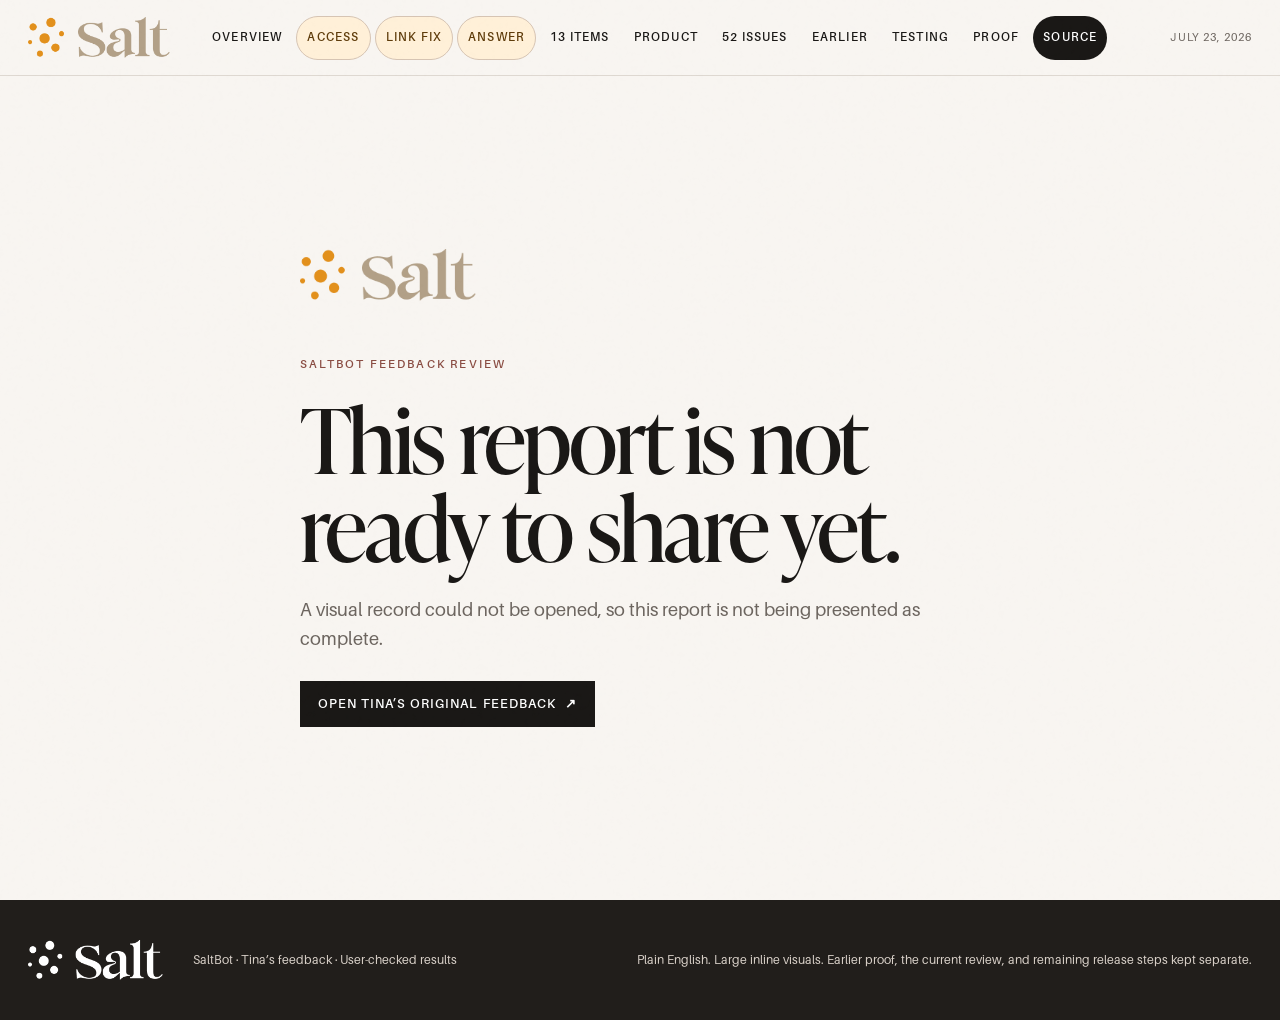
==== commit f6fbdd2a: "docs: add July 23 production service proof" ====
--- a/proof/tina-july17/index.html
+++ b/proof/tina-july17/index.html
@@ -507,7 +507,7 @@
                 <p>The latest gap-closure candidate was rebuilt and checked from its exact saved version.</p>
                 <ul>
                   <li>All 298 automated tests passed twice, followed by the production build, type, style, and release-workflow checks.</li>
-                  <li>All 77 service handlers passed their frozen checks, all 15 service tests passed, and the current public service boundary replay passed 91 of 91 safe cases.</li>
+                  <li>All 77 service handlers passed their frozen checks and all 15 service tests passed. A fresh production review then covered all 42 reviewed live background services and passed 193 safe account, request, permission, and retry checks. It used disposable test accounts, confirmed their removal afterward, did not spend outside-service credits, and did not change client data.</li>
                   <li>The final web build passed 102 of 102 page-and-screen checks in the review environment. Against the public app’s current services it passed 96 of 102; only the three new public-share pages at desktop and phone widths are waiting for the matching privacy update.</li>
                   <li>The public brand, asset, and conversation pages opened without a signed-in session on desktop and phone-sized screens.</li>
                   <li>Brand Studio opened its real public page from the iPhone app in one tap and returned to the same signed-in screen.</li>
@@ -708,17 +708,21 @@
               <article class="release-proof-card" id="release-edge">
                 <header>
                   <div>
-                    <p class="item-kicker">Service, failure, and recovery boundaries</p>
-                    <h4>Expected mistakes stop clearly, retries stay bounded, and no unsafe live action was used as a test.</h4>
+                    <p class="item-kicker">Live service safeguards</p>
+                    <h4>Common account, request, permission, and retry mistakes stop clearly without affecting a client account.</h4>
                   </div>
-                  <span class="release-status"><i></i>Safe boundaries passed · AI-13286 and AI-13287</span>
+                  <span class="release-status"><i></i>Production review passed · 193 checks across 42 services</span>
                 </header>
                 <div class="release-story">
-                  <div><strong>Issue</strong><p>Some service checks could miss an unlisted function or count an expected signed-out response as a failure. A stale review setting could stop the test early, and production does not yet have the three new privacy-protected public-share reads.</p></div>
-                  <div><strong>What changed</strong><p>The review now discovers every service handler automatically, applies the correct expectation to each one, and uses the same valid public connection identity as the final build. The three public-share reads and their protected migration passed in the review environment and remain held from production until approved.</p></div>
-                  <div><strong>How it was user-tested</strong><p>All 43 exact-candidate sign-in, missing-information, not-found, and repeat-request boundaries passed across the 11 services closest to Tina’s feedback. The deployed review environment also passed 102 safe account, request, and usage-boundary checks across 18 service actions whose service source is unchanged in the final candidate. Separately, the exact web build passed 102 of 102 page checks in the review environment and 96 of 102 against the public app’s current services.</p></div>
-                  <div><strong>Result</strong><p>Expected mistakes return controlled guidance instead of an uncontrolled error, repeated work remains bounded, and the review connection now answers normally. The six public-app page checks that remain are the same three new public-share pages at desktop and phone widths; they are waiting for the protected privacy update and are not being presented as live. Paid outside services, client publishing, and microphone transcription were intentionally not triggered.</p></div>
-                </div>
+                  <div><strong>Issue</strong><p>A service review can look complete even when it misses a newly deployed background service or mistakes a safe signed-out stop for a broken request.</p></div>
+                  <div><strong>What changed</strong><p>The review now starts with an authenticated inventory of the live background services, then applies the correct expectation to each account type and request.</p></div>
+                  <div><strong>How it was user-tested</strong><p>On July 23, two complementary production runs covered 193 safe boundary cases across all 42 reviewed live services: 102 checks across 18 outside-service routes and 91 checks across 24 additional changed services. Disposable member and admin accounts were removed, and that cleanup was confirmed.</p></div>
+                  <div><strong>Result</strong><p>All 193 checks passed. Missing sign-in, incomplete requests, missing records, repeated requests, and account permissions returned the expected safe result. The review did not spend outside-service credits, publish client content, or alter client records.</p></div>
+                </div>
+                <aside class="boundary-note" data-tone="protected">
+                  <strong>About the visual proof below</strong>
+                  <p>The recording shows the earlier client-readable whole-product service walkthrough. The 193-check production result above is the newer direct service review; it runs behind the product and was deliberately kept from triggering paid services or changing a client account.</p>
+                </aside>
                 <div class="release-before-after">
                   <figure><figcaption><span>Before rollout — current production</span><p>All other page checks pass twice; the same three public-share pages at desktop and phone widths are waiting for the database migration.</p></figcaption><img src="assets/release/final-f39/web/edge-before.png" alt="Current production whole-product check showing 96 of 102 page checks and the six migration-gated public-share checks" /></figure>
                   <div class="change-arrow" aria-hidden="true">→</div>
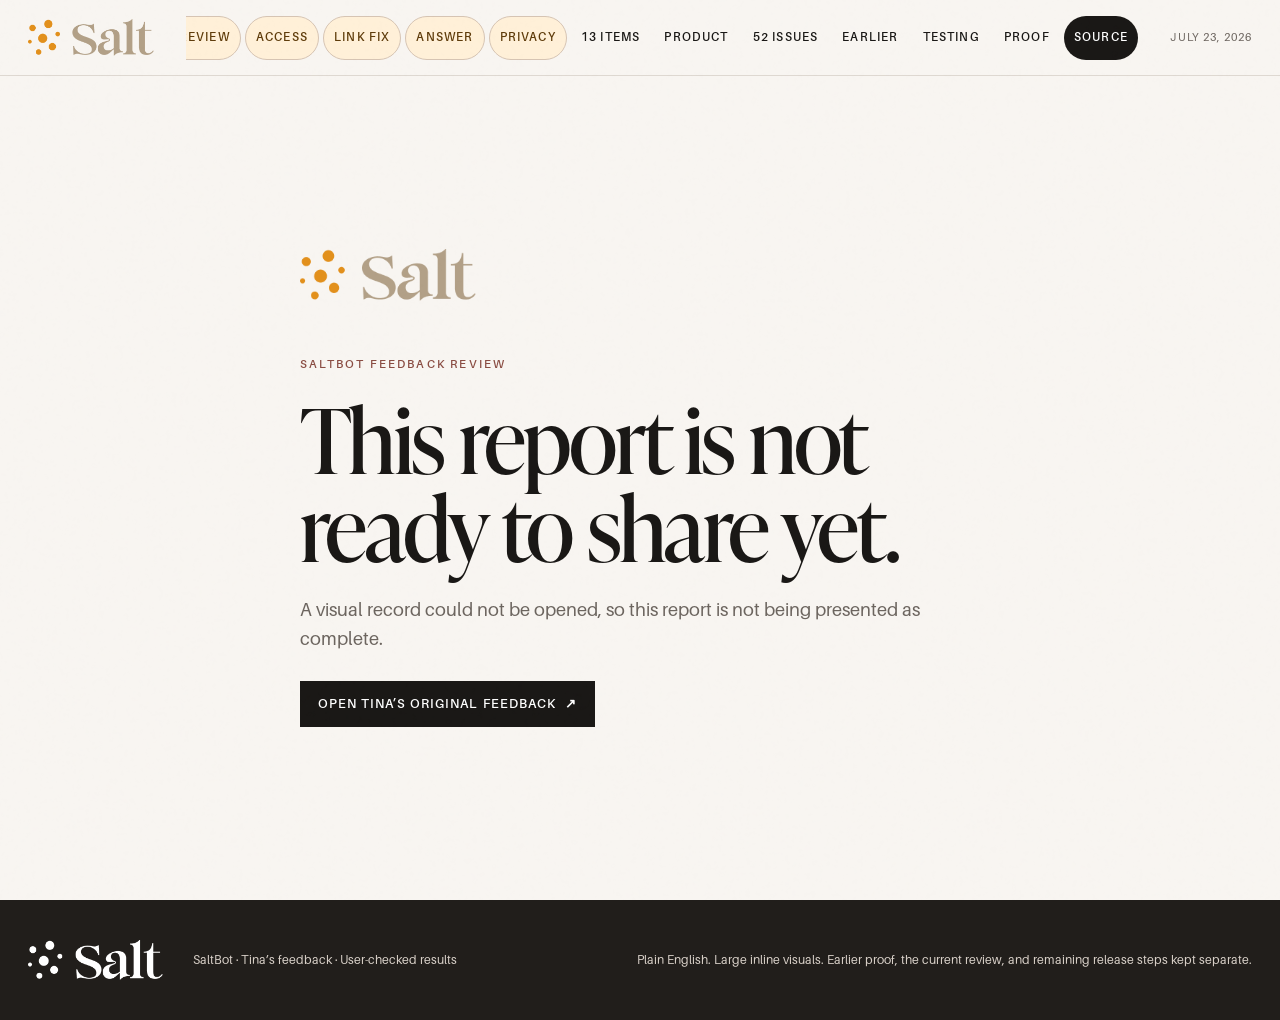
==== commit a2b7fc94: "docs(AI-13475 AI-13476): publish current SaltBot proof" ====
--- a/proof/tina-july17/index.html
+++ b/proof/tina-july17/index.html
@@ -5,7 +5,7 @@
     <meta name="viewport" content="width=device-width, initial-scale=1" />
     <meta name="theme-color" content="#1a1816" />
     <meta name="robots" content="noindex,nofollow" />
-    <meta name="description" content="Tina and Sidney’s SaltBot review report, including the latest account-access correction with visible before-and-after proof." />
+    <meta name="description" content="Tina and Sidney’s SaltBot review report, with plain-English status, fully visible before-and-after proof, and playable web and iPhone recordings." />
     <title>SaltBot — Client Review &amp; Verification Report</title>
     <link rel="icon" href="assets/brand/salt-logo-expanded.png" />
     <link rel="stylesheet" href="styles.css" />
@@ -21,9 +21,11 @@
       </a>
       <nav aria-label="Report sections">
         <a href="#summary">Overview</a>
+        <a class="priority-link" href="#preview-update">Preview</a>
         <a class="priority-link" href="#access-update">Access</a>
         <a class="priority-link" href="#recovery-link-update">Link fix</a>
         <a class="priority-link" href="#ios-answer-update">Answer</a>
+        <a class="priority-link" href="#sharing-privacy-update">Privacy</a>
         <a href="#latest-follow-up">13 items</a>
         <a href="#release-readiness">Product</a>
         <a href="#item-index">52 issues</a>
@@ -50,9 +52,157 @@
           <div class="hero-shade"></div>
           <div class="hero-copy">
             <p class="eyebrow">SaltBot review report</p>
-            <h1 id="hero-title">The current 52 feedback points, in one clear place.<br /><em>Every result shown in plain English.</em></h1>
-            <p class="hero-lede">Each current issue sits beside its visual record. Tina’s earlier 35-point review is also linked below, while the whole-product section separates earlier proof, the current final check, and the steps that still require release approval.</p>
+            <h1 id="hero-title">SaltBot’s latest fixes and full feedback status.<br /><em>Every result shown in plain English.</em></h1>
+            <p class="hero-lede">The corrected review link and newest production fixes are shown first with large images and playable recordings. The full 52-point register remains visible below as 41 Done, 10 In Review, and 1 Backlog item, while production approval and Apple release steps stay clearly marked as open.</p>
             <div class="audience"><span>Prepared for</span><strong>Tina</strong><i></i><strong>Sidney</strong><i></i><strong>Julian</strong></div>
+          </div>
+        </section>
+
+        <section class="access-update preview-update" id="preview-update" aria-labelledby="preview-update-title">
+          <div class="report-width">
+            <div class="access-heading">
+              <div>
+                <p class="eyebrow dark">Latest review-link correction</p>
+                <h2 id="preview-update-title">The review link now stays on the exact SaltBot version Tina and Sidney are evaluating.</h2>
+              </div>
+              <p>Sidney opened the review address and received an older version. The current Dashboard and Brand Studio were not both available, Brand Studio returned a page-not-found screen, and the retired Listing Reel was still present. The stable review address is now permanently tied to the current review version.</p>
+            </div>
+
+            <div class="access-status-grid" aria-label="Stable SaltBot review results">
+              <article>
+                <span>Review address</span>
+                <strong>Stable and publicly reachable</strong>
+              </article>
+              <article>
+                <span>Current menu</span>
+                <strong>Dashboard opens; Brand Studio is present</strong>
+              </article>
+              <article>
+                <span>Retired feature</span>
+                <strong>Listing Reel is gone</strong>
+              </article>
+              <article>
+                <span>Brand Studio</span>
+                <strong>Opens normally</strong>
+              </article>
+            </div>
+
+            <aside class="access-audit-note">
+              <strong>The review and production addresses are kept separate.</strong>
+              <p><a href="https://preview.saltbot.ai" target="_blank" rel="noreferrer">preview.saltbot.ai</a> now follows the saved review version. The public production app remains at its own addresses and was not replaced by this preview correction.</p>
+            </aside>
+
+            <article class="access-proof-card" aria-labelledby="preview-proof-title">
+              <header>
+                <div>
+                  <p class="item-kicker">Issue and correction, side by side</p>
+                  <h3 id="preview-proof-title">The outdated experience is replaced by the complete current review version.</h3>
+                </div>
+                <span class="access-passed"><i></i>Updated and user-tested</span>
+              </header>
+
+              <div class="access-before-after">
+                <figure>
+                  <figcaption>
+                    <span>Before — older review version appeared</span>
+                    <p>The older Dashboard and menu appeared; Brand Studio was missing while the retired Listing Reel was still visible.</p>
+                  </figcaption>
+                  <img src="assets/release/ai-13476/before-stale-menu.png" alt="Earlier SaltBot review menu missing Dashboard and Brand Studio while still showing the retired Listing Reel" />
+                </figure>
+                <div class="change-arrow" aria-hidden="true">→</div>
+                <figure>
+                  <figcaption>
+                    <span>After — complete current review version</span>
+                    <p>The current Dashboard opens with Brand Studio available, and Listing Reel no longer appears.</p>
+                  </figcaption>
+                  <img src="assets/release/ai-13476/after-current-menu-desktop.png" alt="Current SaltBot review Dashboard with Brand Studio available in the menu and the retired Listing Reel removed" />
+                </figure>
+              </div>
+            </article>
+
+            <div class="access-result-grid preview-result-grid" aria-label="Brand Studio and phone-sized review proof">
+              <figure>
+                <figcaption>
+                  <span>Before — Brand Studio did not open</span>
+                  <p>The older review version returned a page-not-found screen.</p>
+                </figcaption>
+                <img src="assets/release/ai-13476/before-brand-studio-404.png" alt="Earlier SaltBot review address returning a page-not-found screen for Brand Studio" />
+              </figure>
+              <figure>
+                <figcaption>
+                  <span>After — Brand Studio opens normally</span>
+                  <p>The same destination now opens the complete Brand Studio in the current review version.</p>
+                </figcaption>
+                <img src="assets/release/ai-13476/after-brand-studio-desktop.png" alt="Current SaltBot review address opening the complete Brand Studio" />
+              </figure>
+              <figure class="phone-proof">
+                <figcaption>
+                  <span>Phone-sized menu check</span>
+                  <p>The current Dashboard and corrected menu remain complete and readable on a phone-sized screen.</p>
+                </figcaption>
+                <img src="assets/release/ai-13476/after-current-menu-mobile.png" alt="Phone-sized current SaltBot review Dashboard with Brand Studio available and Listing Reel absent" />
+              </figure>
+              <figure class="phone-proof">
+                <figcaption>
+                  <span>Phone-sized Brand Studio check</span>
+                  <p>Brand Studio also opens normally at phone width.</p>
+                </figcaption>
+                <img src="assets/release/ai-13476/after-brand-studio-mobile.png" alt="Phone-sized current SaltBot review showing Brand Studio open normally" />
+              </figure>
+            </div>
+
+            <section class="access-user-checks" aria-labelledby="preview-user-checks-title">
+              <div>
+                <p class="eyebrow dark">What was repeated as a reviewer</p>
+                <h3 id="preview-user-checks-title">The exact review address was checked on desktop and phone-sized screens.</h3>
+              </div>
+              <ol>
+                <li>The public review address opened without a private access wall.</li>
+                <li>The current Dashboard opened with Brand Studio available in the signed-in menu.</li>
+                <li>The retired Listing Reel was no longer offered.</li>
+                <li>Brand Studio opened from the menu instead of returning a missing-page message.</li>
+                <li>Those results remained correct after a fresh page load at desktop and phone widths.</li>
+                <li>The temporary reviewer account and its linked review records were removed, and the cleanup was confirmed.</li>
+              </ol>
+            </section>
+
+            <div class="access-motion-grid preview-motion-grid" aria-label="Playable current SaltBot review recordings">
+              <article class="wide-recording">
+                <div>
+                  <p class="item-kicker">Current desktop review</p>
+                  <h3>Watch the complete menu and Brand Studio open from the stable address.</h3>
+                  <p>The short preview plays automatically. The complete recording is playable here without opening another page.</p>
+                </div>
+                <figure>
+                  <figcaption>Short current preview</figcaption>
+                  <img src="assets/release/ai-13476/after-preview.gif" alt="Short preview of the current SaltBot review menu and Brand Studio working from the stable address" />
+                </figure>
+                <video controls playsinline preload="metadata" poster="assets/release/ai-13476/after-brand-studio-desktop.png" src="assets/release/ai-13476/after-desktop-walkthrough.mp4" aria-label="Complete desktop recording of the current SaltBot review menu and Brand Studio"></video>
+              </article>
+              <article class="wide-recording portrait-recording">
+                <div>
+                  <p class="item-kicker">Current phone-sized review</p>
+                  <h3>Watch the same corrected review journey at phone width.</h3>
+                  <p>The recording confirms that the complete menu and Brand Studio remain usable on a small screen.</p>
+                </div>
+                <figure>
+                  <figcaption>Phone-sized result</figcaption>
+                  <img src="assets/release/ai-13476/after-brand-studio-mobile.png" alt="Phone-sized current SaltBot review with Brand Studio open normally" />
+                </figure>
+                <video controls playsinline preload="metadata" poster="assets/release/ai-13476/after-current-menu-mobile.png" src="assets/release/ai-13476/after-mobile-walkthrough.mp4" aria-label="Complete phone-sized recording of the current SaltBot review menu and Brand Studio"></video>
+              </article>
+            </div>
+
+            <aside class="recovery-live-note">
+              <strong>Review boundary</strong>
+              <p>This confirms the exact browser review version at the stable preview address. It does not mean that the broader version has replaced production or that a new iPhone build has reached TestFlight or the App Store.</p>
+            </aside>
+
+            <div class="access-links">
+              <a class="primary-link" href="https://preview.saltbot.ai" target="_blank" rel="noreferrer">Open the stable SaltBot review <span aria-hidden="true">↗</span></a>
+              <a class="primary-link secondary" href="https://linear.app/ai-acrobatics/issue/AI-13476/saltbot-preview-rebind-stable-tina-review-host-to-full-current-rollup" target="_blank" rel="noreferrer">View the tracked follow-up <span aria-hidden="true">↗</span></a>
+              <a class="primary-link secondary" href="#release-readiness">Continue to product and release status</a>
+            </div>
           </div>
         </section>
 
@@ -113,7 +263,7 @@
                     <span>After — private, neutral recovery</span>
                     <p>The iPhone experience no longer guesses a subscription, reveals account details, or changes a password unless the member chooses to request a secure link.</p>
                   </figcaption>
-                  <img src="assets/release/ai-13470/after-ios-secure-recovery.png" alt="Current SaltBot iPhone recovery screen showing a neutral, secure recovery choice without account details" />
+                  <img src="assets/release/ios/focused-8c8/secure-recovery-choice.png" alt="Current focused SaltBot iPhone recovery screen showing a neutral, secure choice without exposing account details" />
                 </figure>
               </div>
             </article>
@@ -133,6 +283,20 @@
                 </figcaption>
                 <img src="assets/release/ai-13470/after-saltbot-response.png" alt="SaltBot returning a complete sunny open house test caption after Paige’s access correction" />
               </figure>
+              <figure class="phone-proof">
+                <figcaption>
+                  <span>Current iPhone reset request</span>
+                  <p>The clean iPhone replay asks for an email without revealing whether it belongs to a member.</p>
+                </figcaption>
+                <img src="assets/release/ios/focused-8c8/neutral-forgot-password.png" alt="Current focused SaltBot iPhone reset request using neutral privacy-safe wording" />
+              </figure>
+              <figure class="phone-proof">
+                <figcaption>
+                  <span>Current iPhone recovery choice</span>
+                  <p>The imported-account path explains that no email or password changes happen until the member deliberately asks for a secure link.</p>
+                </figcaption>
+                <img src="assets/release/ios/focused-8c8/secure-recovery-choice.png" alt="Current focused SaltBot iPhone recovery choice confirming that no email or password change happens automatically" />
+              </figure>
             </div>
 
             <section class="access-user-checks" aria-labelledby="access-user-checks-title">
@@ -160,7 +324,7 @@
                   <figcaption>Short preview</figcaption>
                   <img src="assets/release/ai-13470/recovery-preview.gif" alt="Short preview of the corrected SaltBot recovery path" />
                 </figure>
-                <video controls playsinline preload="metadata" poster="assets/release/ai-13470/after-ios-secure-recovery.png" src="assets/release/ai-13470/recovery-walkthrough.mp4" aria-label="Complete recording of the corrected SaltBot recovery path"></video>
+                <video controls playsinline preload="metadata" poster="assets/release/ios/focused-8c8/secure-recovery-choice.png" src="assets/release/ai-13470/recovery-walkthrough.mp4" aria-label="Complete recording of the corrected SaltBot recovery path"></video>
               </article>
               <article class="portrait-recording">
                 <div>
@@ -172,7 +336,7 @@
                   <figcaption>Short iPhone preview</figcaption>
                   <img src="assets/release/ai-13470/ios-recovery-preview.gif" alt="Short iPhone preview of the secure SaltBot recovery path" />
                 </figure>
-                <video controls playsinline preload="metadata" poster="assets/release/ai-13470/after-ios-secure-recovery.png" src="assets/release/ai-13470/ios-recovery-walkthrough.mp4" aria-label="Complete iPhone recording of the secure SaltBot recovery path"></video>
+                <video controls playsinline preload="metadata" poster="assets/release/ios/focused-8c8/secure-recovery-choice.png" src="assets/release/ai-13470/ios-recovery-walkthrough.mp4" aria-label="Complete iPhone recording of the secure SaltBot recovery path"></video>
               </article>
               <article>
                 <div>
@@ -379,7 +543,7 @@
                     <span>After — one useful answer, no red error</span>
                     <p>The same one-sentence natural-light request returns a complete answer and ends cleanly without the contradictory warning.</p>
                   </figcaption>
-                  <img src="assets/release/ai-13474/after-useful-answer-no-error.png" alt="After iPhone view showing the natural-light question, one useful answer, and no red empty-script error" />
+                  <img src="assets/release/ios/focused-8c8/useful-answer.png" alt="Current focused iPhone replay showing the natural-light question, one useful answer, and no red empty-script error" />
                 </figure>
               </div>
             </article>
@@ -407,20 +571,174 @@
                 </div>
                 <figure>
                   <figcaption>Short iPhone preview</figcaption>
-                  <img src="assets/release/ai-13474/ios-answer-preview.gif" alt="Short iPhone preview of the natural-light question returning one useful answer with no red error" />
-                </figure>
-                <video controls playsinline preload="metadata" poster="assets/release/ai-13474/after-useful-answer-no-error.png" src="assets/release/ai-13474/ios-answer-walkthrough.mp4" aria-label="Complete iPhone recording of the natural-light question returning one useful answer with no red error"></video>
+                  <img src="assets/release/ios/focused-8c8/useful-answer-preview.gif" alt="Short current iPhone preview of the natural-light question returning one useful answer with no red error" />
+                </figure>
+                <video controls playsinline preload="metadata" poster="assets/release/ios/focused-8c8/useful-answer.png" src="assets/release/ios/focused-8c8/useful-answer-walkthrough.mp4" aria-label="Complete current iPhone recording of the natural-light question returning one useful answer with no red error"></video>
               </article>
             </div>
 
             <aside class="recovery-live-note">
               <strong>Where this was checked</strong>
-              <p>The current iPhone candidate was tested in Apple’s iPhone Simulator against the updated live SaltBot answer service. This confirms the corrected mobile journey; it does not claim that a new TestFlight or App Store version has already been released.</p>
+              <p>The focused production-hotfix iPhone version was rebuilt cleanly, installed in Apple’s iPhone Simulator, and replayed against the updated live SaltBot answer service. This confirms the corrected mobile journey; it is not the separate 52-item roll-up and does not claim that a new TestFlight or App Store version has been released.</p>
             </aside>
 
             <div class="access-links">
               <a class="primary-link secondary" href="https://linear.app/ai-acrobatics/issue/AI-13474/saltbot-iosedge-do-not-show-empty-script-error-after-a-valid" target="_blank" rel="noreferrer">View the tracked follow-up <span aria-hidden="true">↗</span></a>
               <a class="primary-link" href="#release-readiness">Continue to the whole-product review</a>
+            </div>
+          </div>
+        </section>
+
+        <section class="access-update privacy-update" id="sharing-privacy-update" aria-labelledby="sharing-privacy-update-title">
+          <div class="report-width">
+            <div class="access-heading">
+              <div>
+                <p class="eyebrow dark">Latest public-sharing privacy correction</p>
+                <h2 id="sharing-privacy-update-title">A shared SaltBot item now opens only through its exact private link.</h2>
+              </div>
+              <p>Our follow-up review found that the public page looked correct, but the service behind it allowed a record to be requested with an ordinary item number. The production app and its protected data path were updated together. Exact share links still work; guessed, unknown, and revoked links do not.</p>
+            </div>
+
+            <div class="access-status-grid" aria-label="Public-sharing privacy results">
+              <article>
+                <span>Exact shared link</span>
+                <strong>Opens the intended item</strong>
+              </article>
+              <article>
+                <span>Unknown link</span>
+                <strong>Shows “Not Available”</strong>
+              </article>
+              <article>
+                <span>Revoked link</span>
+                <strong>No longer opens content</strong>
+              </article>
+              <article>
+                <span>Behind-the-page access</span>
+                <strong>Direct listing is blocked</strong>
+              </article>
+            </div>
+
+            <aside class="access-audit-note">
+              <strong>This privacy correction is live in production.</strong>
+              <p>We checked shared assets, shared conversations, and shared brand pages on desktop and phone-sized screens. We also confirmed that the old direct-listing path is locked, then removed every temporary review account and item.</p>
+            </aside>
+
+            <article class="access-proof-card privacy-proof-card" aria-labelledby="sharing-privacy-proof-title">
+              <header>
+                <div>
+                  <p class="item-kicker">Issue and fix, side by side</p>
+                  <h3 id="sharing-privacy-proof-title">The old “item number” shortcut is closed; the exact share link still opens normally.</h3>
+                </div>
+                <span class="access-passed"><i></i>Live and user-tested</span>
+              </header>
+
+              <div class="access-before-after">
+                <figure>
+                  <figcaption>
+                    <span>Before — direct listing was possible</span>
+                    <p>An ordinary item number could reach a public record without using the exact private link created by its owner. This plain-language diagram reflects the confirmed production behavior before the lock.</p>
+                  </figcaption>
+                  <img src="assets/release/ai-13475/before-direct-listing.svg" alt="Plain-language diagram showing that an ordinary item number could previously reach a public asset, conversation, or brand record" />
+                </figure>
+                <div class="change-arrow" aria-hidden="true">→</div>
+                <figure>
+                  <figcaption>
+                    <span>After — exact link only</span>
+                    <p>The real production page opens the one intended shared asset when its exact link is used. The item shown is a temporary, non-client privacy-check record.</p>
+                  </figcaption>
+                  <img src="assets/release/ai-13475/after-valid-link-desktop.png" alt="Production SaltBot public page opening the one temporary shared asset reached through its exact private link" />
+                </figure>
+              </div>
+            </article>
+
+            <div class="access-result-grid privacy-result-grid" aria-label="Exact, unknown, and revoked public-link proof">
+              <figure>
+                <figcaption>
+                  <span>Exact link — content opens</span>
+                  <p>The temporary shared brand page opens on production only when its complete link is used.</p>
+                </figcaption>
+                <img src="assets/release/ai-13475/after-valid-brand-desktop.png" alt="Production SaltBot brand page opened through its exact temporary share link" />
+              </figure>
+              <figure>
+                <figcaption>
+                  <span>Unknown link — content stays private</span>
+                  <p>A made-up asset link returns a clear “Content Not Available” screen and reveals nothing.</p>
+                </figcaption>
+                <img src="assets/release/ai-13475/after-unknown-link-desktop.png" alt="Production SaltBot showing Content Not Available for an unknown shared asset link" />
+              </figure>
+              <figure>
+                <figcaption>
+                  <span>Revoked link — access ends</span>
+                  <p>After a temporary conversation share was revoked, its old link returned “Chat Not Available.”</p>
+                </figcaption>
+                <img src="assets/release/ai-13475/after-revoked-link-desktop.png" alt="Production SaltBot showing Chat Not Available after the temporary shared conversation link was revoked" />
+              </figure>
+              <figure class="phone-proof">
+                <figcaption>
+                  <span>Phone-sized check — same protection</span>
+                  <p>The revoked-link result remains clear and fully visible at 390-pixel phone width.</p>
+                </figcaption>
+                <img src="assets/release/ai-13475/after-revoked-link-mobile.png" alt="Phone-sized production SaltBot page showing Chat Not Available for a revoked temporary shared conversation" />
+              </figure>
+            </div>
+
+            <section class="access-user-checks" aria-labelledby="sharing-privacy-user-checks-title">
+              <div>
+                <p class="eyebrow dark">What was repeated as a visitor</p>
+                <h3 id="sharing-privacy-user-checks-title">Every public-sharing outcome was checked after the production lock.</h3>
+              </div>
+              <ol>
+                <li>An exact shared asset link opened only that asset.</li>
+                <li>An exact shared conversation link opened only that conversation.</li>
+                <li>An exact shared brand link opened only that brand page.</li>
+                <li>Unknown links returned no content, and a revoked link stopped working.</li>
+                <li>The former direct-listing path was refused for assets, conversations, and brand pages.</li>
+                <li>All temporary review records and the temporary account were removed, with an empty cleanup check afterward.</li>
+              </ol>
+            </section>
+
+            <div class="access-motion-grid privacy-motion-grid" aria-label="Playable public-sharing privacy recordings">
+              <article>
+                <div>
+                  <p class="item-kicker">Desktop exact-link check</p>
+                  <h3>Watch the intended shared pages open in production.</h3>
+                  <p>The short preview and video show temporary shared conversation and brand pages opening through their exact links.</p>
+                </div>
+                <figure>
+                  <figcaption>Short desktop preview</figcaption>
+                  <img src="assets/release/ai-13475/exact-link-preview.gif" alt="Short preview of temporary SaltBot conversation and brand pages opening through exact production share links" />
+                </figure>
+                <video controls playsinline preload="metadata" poster="assets/release/ai-13475/after-valid-brand-desktop.png" src="assets/release/ai-13475/valid-links-desktop.mp4" aria-label="Desktop production recording of exact SaltBot share links opening their intended temporary pages"></video>
+              </article>
+              <article class="portrait-recording">
+                <div>
+                  <p class="item-kicker">Phone exact-link check</p>
+                  <h3>Watch the same shared pages at phone width.</h3>
+                  <p>The production pages stay readable at 390-pixel width and reveal only the item reached through the exact link.</p>
+                </div>
+                <figure>
+                  <figcaption>Exact-link phone result</figcaption>
+                  <img src="assets/release/ai-13475/after-valid-brand-mobile.png" alt="Phone-sized production SaltBot brand page opened through its exact temporary share link" />
+                </figure>
+                <video controls playsinline preload="metadata" poster="assets/release/ai-13475/after-valid-brand-mobile.png" src="assets/release/ai-13475/valid-links-mobile.mp4" aria-label="Phone-sized production recording of exact SaltBot share links opening their intended temporary pages"></video>
+              </article>
+              <article>
+                <div>
+                  <p class="item-kicker">Revoked-link check</p>
+                  <h3>Watch an old link refuse access.</h3>
+                  <p>Once the temporary shared conversation was revoked, its former link returned a clear unavailable result.</p>
+                </div>
+                <figure>
+                  <figcaption>Revoked-link result</figcaption>
+                  <img src="assets/release/ai-13475/after-revoked-link-desktop.png" alt="Production SaltBot showing Chat Not Available after a temporary shared conversation was revoked" />
+                </figure>
+                <video controls playsinline preload="metadata" poster="assets/release/ai-13475/after-revoked-link-desktop.png" src="assets/release/ai-13475/revoked-link-desktop.mp4" aria-label="Desktop production recording showing that a revoked SaltBot conversation link no longer opens content"></video>
+              </article>
+            </div>
+
+            <div class="access-links">
+              <a class="primary-link secondary" href="https://linear.app/ai-acrobatics/issue/AI-13475/saltbot-production-privacy-complete-exact-token-public-share-rollout" target="_blank" rel="noreferrer">View the tracked privacy follow-up <span aria-hidden="true">↗</span></a>
+              <a class="primary-link" href="#release-readiness">Continue to product and release status</a>
             </div>
           </div>
         </section>
@@ -432,6 +750,10 @@
             <p id="summary-copy"></p>
           </div>
           <div id="summary-counts" class="summary-counts" aria-label="Feedback review totals"></div>
+          <aside class="truth-note register-status-note">
+            <strong>Current 52-point register</strong>
+            <p><b>41 Done</b> · <b>10 In Review</b> · <b>1 Backlog</b>. The live access, recovery, answer, and public-sharing corrections above do not mean the separate 52-item roll-up has been released.</p>
+          </aside>
           <aside class="truth-note">
             <strong>What a completed result means</strong>
             <p>The same member journey was repeated after the change. The final screen was checked, the result was reopened when it needed to stay saved, and the complete recording was placed beside the issue.</p>
@@ -490,72 +812,69 @@
             <div class="release-heading">
               <div>
                 <p class="eyebrow dark">Whole-product review</p>
-                <h2 id="release-readiness-title">What passed—and what the latest checks found before release.</h2>
-              </div>
-              <p>This section keeps earlier evidence from being mistaken for proof of the newer combined candidate. Web, iPhone, outside services, and public release each have their own finish line.</p>
-            </div>
-
-            <aside class="current-review-banner" role="status">
-              <div><span>Current status</span><strong>The engineering checks passed, and two newly found gaps remain open before release.</strong></div>
-              <p>The latest combined candidate passed both 298-test runs, the web and service checks, the native build, installation, and two iPhone Simulator cold launches. Those checks also found a slow first fresh launch and a Self Clone privacy conflict. Both have their own follow-up task and are not being presented as completed.</p>
+                <h2 id="release-readiness-title">What is live in production—and what is ready only for review.</h2>
+              </div>
+              <p>The focused production fixes, the full 52-point review version, outside-service success, and Apple delivery each have a different finish line. They are kept separate here so a preview or passing check is never mistaken for a release.</p>
+            </div>
+
+            <aside class="current-review-banner passed" role="status">
+              <div><span>Current production status</span><strong>The latest access, recovery, answer, and public-sharing privacy corrections are live.</strong></div>
+              <p>app.saltbot.ai and saltbot.ai are serving the current production hotfix and exact-link privacy update. This does not mean the separate 52-item roll-up, a TestFlight build, or an App Store version has been released.</p>
             </aside>
 
             <div class="release-grid whole-product-grid">
+              <article class="release-card" data-tone="passed">
+                <span class="release-status"><i></i>Live production · focused corrections passed</span>
+                <h3>Current public web and focused iPhone proof</h3>
+                <p>The focused corrections at the top of this report are live on the public web app, with the matching access, recovery, and answer journeys repeated in Apple’s iPhone Simulator.</p>
+                <ul>
+                  <li>Paige’s unlimited access, neutral sign-in recovery, and hello@saltcinema.com help path are live.</li>
+                  <li>Password-recovery links now wait for the member’s deliberate click and give a clear retry if the link was already used.</li>
+                  <li>The valid-answer path no longer adds a false red “empty script” warning.</li>
+                  <li>Shared assets, conversations, and brand pages now require the exact link created by their owner. Unknown and revoked links reveal nothing.</li>
+                  <li>The old direct-listing path is locked for all three shared-content types, and every temporary review record was removed.</li>
+                  <li>A fresh production review passed 193 safe account, request, permission, and retry checks across all 42 reviewed live services.</li>
+                </ul>
+                <p class="release-callout"><strong>What this means today:</strong> these focused corrections are live and verified. The 193 service checks prove safe handling of common account and request mistakes; they did not spend paid provider credits and do not claim that every outside provider completed a real paid success request.</p>
+              </article>
+
               <article class="release-card" data-tone="review">
-                <span class="release-status"><i></i>Latest candidate · engineering checks passed, two gaps open</span>
-                <h3>Current web and iPhone Simulator candidate</h3>
-                <p>The latest gap-closure candidate was rebuilt and checked from its exact saved version.</p>
+                <span class="release-status"><i></i>Stable review version · not production</span>
+                <h3>Full 52-point feedback roll-up</h3>
+                <p>The complete register remains 41 Done, 10 In Review, and 1 Backlog. The exact combined review version is now available at the stable preview address, while earlier recordings remain labeled with the saved versions they actually show.</p>
                 <ul>
-                  <li>All 298 automated tests passed twice, followed by the production build, type, style, and release-workflow checks.</li>
-                  <li>All 77 service handlers passed their frozen checks and all 15 service tests passed. A fresh production review then covered all 42 reviewed live background services and passed 193 safe account, request, permission, and retry checks. It used disposable test accounts, confirmed their removal afterward, did not spend outside-service credits, and did not change client data.</li>
-                  <li>The final web build passed 102 of 102 page-and-screen checks in the review environment. Against the public app’s current services it passed 96 of 102; only the three new public-share pages at desktop and phone widths are waiting for the matching privacy update.</li>
-                  <li>The public brand, asset, and conversation pages opened without a signed-in session on desktop and phone-sized screens.</li>
-                  <li>Brand Studio opened its real public page from the iPhone app in one tap and returned to the same signed-in screen.</li>
-                  <li>The admin menu opened below the iPhone safe area, stayed within the screen, copied the public SaltBot address, and closed normally.</li>
-                  <li>The newest iPhone build installed and cold-launched twice, but the fresh install stayed on the branded splash for about 20 seconds before the first screen appeared.</li>
-                  <li>A privacy review found that Self Clone’s private-image promise does not match one public storage copy; no real person’s likeness will be tested until that is corrected.</li>
-                </ul>
-                <p class="release-callout"><strong>What this means today:</strong> the engineering base is stable, but the newly found iPhone-startup and likeness-privacy gaps must be resolved before this can be described as release-ready. This is still Simulator and review-environment proof—not a claim that production or TestFlight has been updated.</p>
-              </article>
-
-              <article class="release-card" data-tone="passed">
-                <span class="release-status"><i></i>Previously verified · earlier reviewed version</span>
-                <h3>Earlier live and iPhone proof</h3>
-                <p>Ninety-one safe live requests passed across 24 service actions on the reviewed version, followed by 43 deeper checks on the 11 actions most closely tied to Tina’s feedback. A final independent review then passed all 102 account, request, and usage-boundary checks across 18 live service actions. Those counts belong to the earlier reviewed version, not the newer combined candidate.</p>
-                <ul>
-                  <li>The clean first-launch check passed twice on the earlier iPhone review version.</li>
-                  <li>The weekly request completed on its first submission with seven complete, distinct posts across seven days.</li>
-                  <li>The saved weekly Calendar, individual day details, and Brand Studio opened correctly.</li>
-                  <li>The signed-in session remained available after the app moved to the background, fully closed, and reopened.</li>
-                  <li>Every one of Tina’s 52 points keeps its own issue statement, result, before image, after image, short preview, full video, and Linear task below.</li>
+                  <li>The stable preview address is permanently tied to the current review lane, so a normal production update cannot silently replace Tina and Sidney’s review version.</li>
+                  <li>The exact review version passed all 248 automated test files, completed its browser build, and produced a successful unsigned Release build in Apple’s iPhone Simulator toolchain.</li>
+                  <li>The archived July 20 candidate ran 297 automated test files twice. A later draft showed 298 because one additional file had been added on a different branch snapshot; those two totals are no longer combined or presented as one run.</li>
+                  <li>The fresh-install launch improvement is prepared, but it stays open until the exact roll-up candidate passes a new clean-install recording.</li>
+                  <li>The Self Clone private-storage correction is prepared, but it stays open until the exact roll-up candidate passes privacy readback and a safe fresh-install user replay.</li>
+                  <li>Every one of Tina’s 52 points still has its own explanation, visual record, and individual tracking item below.</li>
                 </ul>
                 <div class="release-links">
-                  <a class="release-link" href="https://linear.app/ai-acrobatics/issue/AI-13062/saltbot-edge-function-resilience-approval-to-ios-release-certification" target="_blank" rel="noreferrer">View the earlier service review <span aria-hidden="true">↗</span></a>
-                  <a class="release-link" href="https://linear.app/ai-acrobatics/issue/AI-13088/saltbot-ios-fix-first-install-cold-launch-blank-screen-before-first" target="_blank" rel="noreferrer">View the earlier iPhone check <span aria-hidden="true">↗</span></a>
+                  <a class="release-link" href="https://preview.saltbot.ai" target="_blank" rel="noreferrer">Open the stable review <span aria-hidden="true">↗</span></a>
+                  <a class="release-link" href="https://linear.app/ai-acrobatics/issue/AI-13015" target="_blank" rel="noreferrer">View the 52-point register <span aria-hidden="true">↗</span></a>
+                  <a class="release-link" href="https://linear.app/ai-acrobatics/issue/AI-13077/saltbot-release-coordinate-exact-sha-web-and-ios-roll-up-after" target="_blank" rel="noreferrer">View the roll-up preparation <span aria-hidden="true">↗</span></a>
                 </div>
               </article>
 
               <article class="release-card" data-tone="blocked">
                 <span class="release-status"><i></i>Still needs approval or outside access</span>
-                <h3>Public web, real providers, and iPhone delivery</h3>
-                <p>Even after the current user check is complete, public release and real-world checks remain separate steps.</p>
+                <h3>Full roll-up approval, real providers, and iPhone delivery</h3>
+                <p>The focused web corrections are live. The broader roll-up and real-world delivery checks remain separate steps.</p>
                 <ul>
-                  <li>The reviewed update must be approved before the current web candidate is published.</li>
                   <li>The automated release service is currently paused by an account billing limit.</li>
-                  <li>The protected production database password still has to be added before the reviewed privacy update can install safely.</li>
-                  <li>The release workflow must be changed to stop unless the exact candidate has Tina’s authenticated approval and the required independent reviews.</li>
-                  <li>Harmless live checks still depend on working outside-service access and available provider capacity.</li>
+                  <li>Tina’s approval must be tied to the exact saved review version and the required independent reviews before that version can replace the verified production hotfix.</li>
+                  <li>Real paid-provider success checks still depend on working outside-service access and available provider capacity.</li>
                   <li>Apple signing and App Store Connect still need to be connected for this release, followed by a physical iPhone and TestFlight check.</li>
                   <li>Tina’s Approve button records her decision, but it does not yet send the iPhone update to TestFlight or the App Store.</li>
                   <li>A backup AI service account needs its balance restored; the working fallback handled the tested request.</li>
                   <li>A safe test of the anonymous daily allowance could not target the same anonymous visitor through the public gateway. The allowance is not proven broken, but this one live confirmation remains open.</li>
-                  <li>The fresh-install iPhone launch delay and Self Clone privacy conflict found in the latest review must be corrected and retested.</li>
+                  <li>The prepared fresh-install and Self Clone privacy corrections still need exact roll-up candidate proof before they can close.</li>
                 </ul>
                 <div class="release-links" aria-label="Release follow-up tasks">
                   <a class="release-link" href="https://linear.app/ai-acrobatics/issue/AI-13076/saltbot-release-authenticate-tina-approval-and-persist-immutable" target="_blank" rel="noreferrer">Connect the exact approval <span aria-hidden="true">↗</span></a>
                   <a class="release-link" href="https://linear.app/ai-acrobatics/issue/AI-13077/saltbot-release-coordinate-exact-sha-web-and-ios-roll-up-after" target="_blank" rel="noreferrer">Prepare the reviewed iPhone build <span aria-hidden="true">↗</span></a>
                   <a class="release-link" href="https://linear.app/ai-acrobatics/issue/AI-13179/saltbot-release-blocker-restore-github-actions-billing-and-rerun-exact" target="_blank" rel="noreferrer">Restore automated release checks <span aria-hidden="true">↗</span></a>
-                  <a class="release-link" href="https://linear.app/ai-acrobatics/issue/AI-13294/saltbot-release-blocker-provide-production-database-password-for" target="_blank" rel="noreferrer">Connect the protected database release setting <span aria-hidden="true">↗</span></a>
                   <a class="release-link" href="https://linear.app/ai-acrobatics/issue/AI-13295/saltbot-release-governance-fail-closed-without-authenticated-approval" target="_blank" rel="noreferrer">Require the exact approval before release <span aria-hidden="true">↗</span></a>
                   <a class="release-link" href="https://linear.app/ai-acrobatics/issue/AI-13078/saltbot-ios-provision-salt-app-store-signing-and-app-store-connect" target="_blank" rel="noreferrer">Connect Apple release access <span aria-hidden="true">↗</span></a>
                   <a class="release-link" href="https://linear.app/ai-acrobatics/issue/AI-13193/saltbot-restore-openrouter-and-openai-provider-credit-headroom" target="_blank" rel="noreferrer">Restore backup service capacity <span aria-hidden="true">↗</span></a>
@@ -569,12 +888,12 @@
             </div>
 
             <aside class="release-truth">
-              <strong>Earlier web proof</strong>
-              <p>The reviewed web build is live at preview.saltbot.ai. app.saltbot.ai remains on the prior production release until approval. The newer combined candidate described above has not been presented here as publicly released.</p>
-              <strong>Earlier iPhone proof</strong>
-              <p><strong>Passed in Apple’s iPhone Simulator</strong> on the earlier reviewed version. This was not a signed App Store package, a physical-device result, a TestFlight delivery, or a public App Store release.</p>
-              <strong>Current candidate</strong>
-              <p>The exact combined candidate passed its automated, desktop, phone-sized web, safe service-boundary, native build, and Apple iPhone Simulator checks. Those checks also exposed two release gaps instead of hiding them: slow first-launch behavior and a Self Clone privacy conflict. Production publishing, physical-device testing, and TestFlight remain separate approval steps.</p>
+              <strong>Current public web</strong>
+              <p><strong>Live now:</strong> the focused production hotfix and exact-link privacy lock shown at the top of this page.</p>
+              <strong>Current iPhone evidence</strong>
+              <p><strong>Apple iPhone Simulator only:</strong> the focused access, recovery, and answer journeys passed. This is not a signed App Store package, physical-device result, TestFlight delivery, or public App Store release.</p>
+              <strong>Full roll-up</strong>
+              <p>The broader 52-point combination passed its complete local automated review and is available at the stable preview address, but remains separate from production. The archived July 20 evidence is preserved below, while the prepared fresh-install and Self Clone changes stay open until their exact new roll-up journeys are replayed.</p>
             </aside>
 
             <nav class="release-proof-jumps" aria-label="Jump to release proof">
@@ -583,6 +902,7 @@
               <a href="#release-native-share">iPhone public sharing</a>
               <a href="#release-admin-menu">Phone menu and safe area</a>
               <a href="#release-edge">Service and recovery checks</a>
+              <a href="#sharing-privacy-update">Live share privacy</a>
               <a href="#release-ios-launch-latency">Fresh-install iPhone check</a>
               <a href="#latest-follow-up">Latest 13 points</a>
               <a href="#release-listing-launch">Listing Launch</a>
@@ -594,24 +914,24 @@
 
             <section class="release-proof-library current-proof-library" aria-labelledby="current-release-proof-title">
               <div class="release-proof-heading">
-                <p class="eyebrow dark">Current visual proof</p>
-                <h3 id="current-release-proof-title">Completed corrections and newly found gaps are shown honestly.</h3>
-                <p>Every image is shown at full width on the page. The short preview and full recording are immediately underneath, so nothing has to be opened just to see whether a result exists.</p>
+                <p class="eyebrow dark">Saved-version visual proof</p>
+                <h3 id="current-release-proof-title">Earlier completed corrections stay visible without being called the current roll-up.</h3>
+                <p>Every image is shown at full width on the page. The public-sharing privacy section above is current production proof; the other cards remain labeled with the saved version where their recording was made.</p>
               </div>
 
               <article class="release-proof-card" id="release-ios-launch-latency">
                 <header>
                   <div>
                     <p class="item-kicker">Fresh-install iPhone launch</p>
-                    <h4>The app opens, but the first fresh launch can keep a member waiting too long.</h4>
+                    <h4>The slow first-launch finding has a prepared correction and still needs the exact roll-up replay.</h4>
                   </div>
-                  <span class="release-status attention"><i></i>New gap · AI-13312</span>
+                  <span class="release-status attention"><i></i>Prepared · final replay remains open · AI-13312</span>
                 </header>
                 <div class="release-story">
                   <div><strong>Issue</strong><p>On a fresh iPhone Simulator install, the Salt splash remained visible for roughly 20 seconds before the Welcome Back screen appeared.</p></div>
-                  <div><strong>What we checked</strong><p>The exact current iPhone build was installed into a new Simulator and cold-launched twice. The first and second launch were each recorded from start to finish.</p></div>
+                  <div><strong>What we checked</strong><p>The saved iPhone build that exposed the gap was installed into a new Simulator and cold-launched twice. The first and second launch were each recorded from start to finish.</p></div>
                   <div><strong>What the comparison shows</strong><p>The second cold launch reached Welcome Back in roughly six seconds, which points to extra first-run loading rather than an app crash.</p></div>
-                  <div><strong>Result</strong><p>The app eventually opens, but this is not an after-fix result. The wait is tracked for correction and another fresh-install test before release.</p></div>
+                  <div><strong>Current result</strong><p>The correction is prepared in the separate roll-up branch. It remains open until that exact saved roll-up is installed fresh and produces a new after-fix recording.</p></div>
                 </div>
                 <div class="release-before-after ios-cold-start">
                   <figure><figcaption><span>Fresh install — gap observed</span><p>The branded splash was still visible after eight seconds.</p></figcaption><img src="assets/release/final-b381/ios/fresh-install-eight-seconds.png" alt="Fresh-install iPhone Simulator still showing the Salt splash after eight seconds" /></figure>
@@ -644,11 +964,11 @@
                 <div class="release-before-after">
                   <figure><figcaption><span>Before — issue reproduced</span><p>The lower brand sections were present but almost invisible.</p></figcaption><img src="assets/release/final-f39/web/brand-before.png" alt="Earlier public brand page with several sections nearly invisible against the dark background" /></figure>
                   <div class="change-arrow" aria-hidden="true">→</div>
-                  <figure><figcaption><span>After — final candidate</span><p>Every section is readable while the Salt Cinema colors remain intact.</p></figcaption><img src="assets/release/final-f39/web/brand-after.png" alt="Final public brand page with readable story, typography, voice, and copy sections" /></figure>
+                  <figure><figcaption><span>After — July 20 reviewed version</span><p>Every section is readable while the Salt Cinema colors remain intact.</p></figcaption><img src="assets/release/final-f39/web/brand-after.png" alt="July 20 reviewed public brand page with readable story, typography, voice, and copy sections" /></figure>
                 </div>
                 <div class="release-motion">
                   <figure><figcaption>Short before-and-after preview</figcaption><img src="assets/release/final-f39/web/brand-preview.gif" alt="Short before-and-after preview of the public brand readability correction" /></figure>
-                  <figure><figcaption>Complete final-candidate walkthrough</figcaption><video controls playsinline preload="metadata" poster="assets/release/final-f39/web/brand-after.png" src="assets/release/final-f39/web/brand-walkthrough.mp4" aria-label="Complete final-candidate public brand readability walkthrough"></video></figure>
+                  <figure><figcaption>Complete July 20 walkthrough</figcaption><video controls playsinline preload="metadata" poster="assets/release/final-f39/web/brand-after.png" src="assets/release/final-f39/web/brand-walkthrough.mp4" aria-label="Complete July 20 reviewed-version public brand readability walkthrough"></video></figure>
                 </div>
                 <a class="release-link" href="https://linear.app/ai-acrobatics/issue/AI-13283/saltbot-public-brand-share-preserve-readable-contrast-for-arbitrary" target="_blank" rel="noreferrer">View the individual follow-up <span aria-hidden="true">↗</span></a>
               </article>
@@ -664,17 +984,17 @@
                 <div class="release-story">
                   <div><strong>Issue</strong><p>The iPhone app could create an internal app address. Tapping it left the member on the same screen instead of opening the public page.</p></div>
                   <div><strong>What changed</strong><p>Every authenticated sharing action now creates a normal secure SaltBot web address, including Brand Studio, saved assets, conversations, profiles, and the app link.</p></div>
-                  <div><strong>How it was user-tested</strong><p>The exact final candidate was rebuilt, installed in Apple’s iPhone 17 Pro Simulator, and opened with a retained signed-in review session. Brand Studio opened the hosted public page in one tap; its palette and typography were reviewed; the browser was closed; and the same Brand Studio screen remained.</p></div>
+                  <div><strong>How it was user-tested</strong><p>The July 20 reviewed version was rebuilt, installed in Apple’s iPhone 17 Pro Simulator, and opened with a retained signed-in review session. Brand Studio opened the hosted public page in one tap; its palette and typography were reviewed; the browser was closed; and the same Brand Studio screen remained.</p></div>
                   <div><strong>Result</strong><p>The public page opened successfully, displayed the expected brand content, and returned to SaltBot without losing the member’s place.</p></div>
                 </div>
                 <div class="release-before-after ios-cold-start">
                   <figure><figcaption><span>Before — issue reproduced</span><p>The earlier one-tap check remained on Brand Studio and did not open a public page.</p></figcaption><img src="assets/release/final-f39/ios/share-before.png" alt="Earlier iPhone one-tap check remaining on Brand Studio without opening the public share page" /></figure>
                   <div class="change-arrow" aria-hidden="true">→</div>
-                  <figure><figcaption><span>After — final candidate</span><p>The hosted public Salt Cinema brand page opens with its readable sections.</p></figcaption><img src="assets/release/final-f39/ios/share-after.png" alt="Final iPhone candidate showing the hosted public Salt Cinema brand page" /></figure>
+                  <figure><figcaption><span>After — July 20 reviewed version</span><p>The hosted public Salt Cinema brand page opens with its readable sections.</p></figcaption><img src="assets/release/final-f39/ios/share-after.png" alt="July 20 reviewed iPhone version showing the hosted public Salt Cinema brand page" /></figure>
                 </div>
                 <div class="release-motion portrait-motion">
                   <figure><figcaption>Short one-tap preview</figcaption><img src="assets/release/final-f39/ios/share-preview.gif" alt="Short preview of Brand Studio opening the public page in one tap and returning to SaltBot" /></figure>
-                  <figure><figcaption>Complete iPhone Simulator walkthrough</figcaption><video controls playsinline preload="metadata" poster="assets/release/final-f39/ios/share-after.png" src="assets/release/final-f39/ios/share-walkthrough.mp4" aria-label="Complete final-candidate iPhone public brand sharing walkthrough"></video></figure>
+                  <figure><figcaption>Complete July 20 iPhone Simulator walkthrough</figcaption><video controls playsinline preload="metadata" poster="assets/release/final-f39/ios/share-after.png" src="assets/release/final-f39/ios/share-walkthrough.mp4" aria-label="Complete July 20 reviewed-version iPhone public brand sharing walkthrough"></video></figure>
                 </div>
                 <a class="release-link" href="https://linear.app/ai-acrobatics/issue/AI-13288/saltbot-ios-public-share-actions-must-use-a-hosted-https-origin" target="_blank" rel="noreferrer">View the individual follow-up <span aria-hidden="true">↗</span></a>
               </article>
@@ -690,17 +1010,17 @@
                 <div class="release-story">
                   <div><strong>Issue</strong><p>Five protected admin pages contained navigation and Share actions, but the page did not provide a visible control to open them. The first correction also needed extra clearance for a notched iPhone.</p></div>
                   <div><strong>What changed</strong><p>Desktop and phone layouts now include a clear menu button, normal close behavior, and spacing that follows the device’s safe area.</p></div>
-                  <div><strong>How it was user-tested</strong><p>The exact final page was checked at desktop width and at 390×844 with a simulated 31-pixel iPhone safe area. The menu opened, remained fully inside the screen, copied the public SaltBot address, and closed by Share, Escape, and the backdrop without any horizontal scrolling.</p></div>
+                  <div><strong>How it was user-tested</strong><p>The July 20 reviewed page was checked at desktop width and at 390×844 with a simulated 31-pixel iPhone safe area. The menu opened, remained fully inside the screen, copied the public SaltBot address, and closed by Share, Escape, and the backdrop without any horizontal scrolling.</p></div>
                   <div><strong>Result</strong><p>The phone menu starts below the header and notch, all actions remain visible, and the page stays usable at both widths.</p></div>
                 </div>
                 <div class="release-before-after ios-cold-start">
                   <figure><figcaption><span>Before — issue reproduced</span><p>The protected page had no visible way to open its navigation and Share actions.</p></figcaption><img src="assets/release/final-f39/web/admin-before.png" alt="Earlier protected admin page without a visible menu opener" /></figure>
                   <div class="change-arrow" aria-hidden="true">→</div>
-                  <figure><figcaption><span>After — final candidate</span><p>The complete menu is visible below the iPhone safe area.</p></figcaption><img src="assets/release/final-f39/web/admin-after.png" alt="Final phone-sized protected admin page with the menu open below the safe area" /></figure>
+                  <figure><figcaption><span>After — July 20 reviewed version</span><p>The complete menu is visible below the iPhone safe area.</p></figcaption><img src="assets/release/final-f39/web/admin-after.png" alt="July 20 reviewed phone-sized protected admin page with the menu open below the safe area" /></figure>
                 </div>
                 <div class="release-motion portrait-motion">
                   <figure><figcaption>Short interaction preview</figcaption><img src="assets/release/final-f39/web/admin-preview.gif" alt="Short preview of the phone menu opening, sharing, and closing" /></figure>
-                  <figure><figcaption>Complete desktop and phone walkthrough</figcaption><video controls playsinline preload="metadata" poster="assets/release/final-f39/web/admin-after.png" src="assets/release/final-f39/web/admin-walkthrough.mp4" aria-label="Complete final-candidate desktop and phone admin menu walkthrough"></video></figure>
+                  <figure><figcaption>Complete July 20 desktop and phone walkthrough</figcaption><video controls playsinline preload="metadata" poster="assets/release/final-f39/web/admin-after.png" src="assets/release/final-f39/web/admin-walkthrough.mp4" aria-label="Complete July 20 reviewed-version desktop and phone admin menu walkthrough"></video></figure>
                 </div>
                 <a class="release-link" href="https://linear.app/ai-acrobatics/issue/AI-13290/saltbot-protected-layout-restore-visible-desktop-and-mobile-menu" target="_blank" rel="noreferrer">View the individual follow-up <span aria-hidden="true">↗</span></a>
               </article>
@@ -716,25 +1036,26 @@
                 <div class="release-story">
                   <div><strong>Issue</strong><p>A service review can look complete even when it misses a newly deployed background service or mistakes a safe signed-out stop for a broken request.</p></div>
                   <div><strong>What changed</strong><p>The review now starts with an authenticated inventory of the live background services, then applies the correct expectation to each account type and request.</p></div>
-                  <div><strong>How it was user-tested</strong><p>On July 23, two complementary production runs covered 193 safe boundary cases across all 42 reviewed live services: 102 checks across 18 outside-service routes and 91 checks across 24 additional changed services. Disposable member and admin accounts were removed, and that cleanup was confirmed.</p></div>
-                  <div><strong>Result</strong><p>All 193 checks passed. Missing sign-in, incomplete requests, missing records, repeated requests, and account permissions returned the expected safe result. The review did not spend outside-service credits, publish client content, or alter client records.</p></div>
+                  <div><strong>How it was user-tested</strong><p>On July 23, the production review covered 193 safe boundary cases across all 42 reviewed live services. Disposable member and admin accounts were removed, and that cleanup was confirmed.</p></div>
+                  <div><strong>Result</strong><p>All 193 checks passed. Missing sign-in, incomplete requests, missing records, repeated requests, and account permissions returned the expected safe result. The review did not spend paid-provider credits, publish client content, or alter client records.</p></div>
                 </div>
                 <aside class="boundary-note" data-tone="protected">
-                  <strong>About the visual proof below</strong>
-                  <p>The recording shows the earlier client-readable whole-product service walkthrough. The 193-check production result above is the newer direct service review; it runs behind the product and was deliberately kept from triggering paid services or changing a client account.</p>
+                  <strong>What the 193 checks do not claim</strong>
+                  <p>They prove safe production behavior around accounts, permissions, incomplete requests, missing records, and retries. They do not prove that every paid AI, social, email, or publishing provider completed a real success request; those provider checks remain separate and approval-aware.</p>
                 </aside>
                 <div class="release-before-after">
-                  <figure><figcaption><span>Before rollout — current production</span><p>All other page checks pass twice; the same three public-share pages at desktop and phone widths are waiting for the database migration.</p></figcaption><img src="assets/release/final-f39/web/edge-before.png" alt="Current production whole-product check showing 96 of 102 page checks and the six migration-gated public-share checks" /></figure>
+                  <figure><figcaption><span>Before — privacy path still open</span><p>An ordinary item number could reach one of the public records without the exact share link.</p></figcaption><img src="assets/release/ai-13475/before-direct-listing.svg" alt="Plain-language diagram of the former direct-listing privacy gap" /></figure>
                   <div class="change-arrow" aria-hidden="true">→</div>
-                  <figure><figcaption><span>After-migration rehearsal — verified preview</span><p>The exact final candidate passes all 102 checks with the matching migration. This is readiness proof, not a claim that production was changed.</p></figcaption><img src="assets/release/final-f39/web/edge-after.png" alt="Verified review environment showing all 102 checks passing after the migration rehearsal, explicitly not deployed to production" /></figure>
+                  <figure><figcaption><span>After — production is locked</span><p>The exact link opens the intended temporary asset; unknown or revoked links reveal nothing.</p></figcaption><img src="assets/release/ai-13475/after-valid-link-desktop.png" alt="Current production SaltBot opening the one intended temporary asset through its exact share link" /></figure>
                 </div>
                 <div class="release-motion">
-                  <figure><figcaption>Short whole-product check preview</figcaption><img src="assets/release/final-f39/web/edge-preview.gif" alt="Short preview of the completed safe service-boundary review" /></figure>
-                  <figure><figcaption>Complete client-readable check</figcaption><video controls playsinline preload="metadata" poster="assets/release/final-f39/web/edge-after.png" src="assets/release/final-f39/web/edge-walkthrough.mp4" aria-label="Complete client-readable safe service-boundary review"></video></figure>
+                  <figure><figcaption>Short exact-link preview</figcaption><img src="assets/release/ai-13475/exact-link-preview.gif" alt="Short preview of temporary conversation and brand pages opening through their exact production links" /></figure>
+                  <figure><figcaption>Complete production exact-link check</figcaption><video controls playsinline preload="metadata" poster="assets/release/ai-13475/after-valid-brand-desktop.png" src="assets/release/ai-13475/valid-links-desktop.mp4" aria-label="Complete production recording of exact SaltBot share links opening their intended temporary pages"></video></figure>
                 </div>
                 <div class="release-links">
                   <a class="release-link" href="https://linear.app/ai-acrobatics/issue/AI-13286/saltbot-edge-audit-align-boundary-expectations-with-auth-mode" target="_blank" rel="noreferrer">View boundary follow-up <span aria-hidden="true">↗</span></a>
                   <a class="release-link" href="https://linear.app/ai-acrobatics/issue/AI-13287/saltbot-preview-deploy-discover-and-deploy-every-edge-handler" target="_blank" rel="noreferrer">View service-discovery follow-up <span aria-hidden="true">↗</span></a>
+                  <a class="release-link" href="https://linear.app/ai-acrobatics/issue/AI-13475/saltbot-production-privacy-complete-exact-token-public-share-rollout" target="_blank" rel="noreferrer">View live privacy follow-up <span aria-hidden="true">↗</span></a>
                 </div>
               </article>
             </section>
@@ -743,7 +1064,7 @@
               <div class="release-proof-heading">
                 <p class="eyebrow dark">Earlier visual proof</p>
                 <h3 id="release-proof-title">See the earlier completed journeys without opening a separate report.</h3>
-                <p>These images and recordings remain the proof for the earlier reviewed version. They are clearly kept separate from the current candidate replay above.</p>
+                <p>These images and recordings remain the proof for the earlier reviewed version. They are clearly kept separate from current production and the unreleased roll-up.</p>
               </div>
 
               <article class="release-proof-card" id="release-listing-launch">
@@ -910,7 +1231,7 @@
                 </div>
                 <aside class="release-truth">
                   <strong>What this earlier proof does—and does not—confirm</strong>
-                  <p>This confirms the earlier authenticated member journey in Apple’s iPhone Simulator. It is not a signed App Store package, a physical-device result, a TestFlight delivery, or a public App Store release, and it does not replace the current candidate replay.</p>
+                  <p>This confirms the earlier authenticated member journey in Apple’s iPhone Simulator. It is not a signed App Store package, a physical-device result, a TestFlight delivery, or a public App Store release, and it does not replace the focused production proof at the top of this page or the still-open roll-up replay.</p>
                 </aside>
                 <a class="release-link" href="https://linear.app/ai-acrobatics/issue/AI-13088/saltbot-ios-fix-first-install-cold-launch-blank-screen-before-first" target="_blank" rel="noreferrer">View the earlier iPhone follow-up <span aria-hidden="true">↗</span></a>
               </article>
--- a/proof/tina-july17/styles.css
+++ b/proof/tina-july17/styles.css
@@ -78,8 +78,10 @@
 .audience i{width:4px;height:4px;border-radius:50%;background:var(--amber)}
 
 .access-update{padding:108px 0 118px;scroll-margin-top:76px;border-bottom:1px solid var(--line);background:#f1ece6}
+.preview-update{background:var(--purple-pale)}
 .recovery-link-update{padding:108px 0 118px;scroll-margin-top:76px;border-bottom:1px solid var(--line);background:var(--paper-deep)}
 .ios-answer-update{padding:108px 0 118px;scroll-margin-top:76px;border-bottom:1px solid var(--line);background:#f1ece6}
+.privacy-update{scroll-margin-top:76px;background:#e9eee7}
 .access-heading{display:grid;grid-template-columns:minmax(0,1.18fr) minmax(320px,.82fr);gap:24px 64px;align-items:end}
 .access-heading .eyebrow{grid-column:1/-1;margin-bottom:0}
 .access-heading h2{max-width:930px;margin:0;font-family:var(--display);font-size:clamp(3rem,5vw,5.2rem);font-weight:400;line-height:1.02;letter-spacing:-.025em}
@@ -110,6 +112,8 @@
 .access-result-grid{display:grid;grid-template-columns:1fr 1fr;gap:16px;margin-top:24px}
 .access-result-grid figure{border-top:5px solid var(--green)}
 .access-result-grid img{aspect-ratio:1280/633;object-fit:contain}
+.access-result-grid .phone-proof img{max-height:680px;aspect-ratio:393/852;object-fit:contain;background:#110f0e}
+.privacy-result-grid .phone-proof img{max-height:680px;aspect-ratio:390/844;object-fit:contain;background:#110f0e}
 .access-user-checks{display:grid;grid-template-columns:minmax(280px,.75fr) minmax(0,1.25fr);gap:52px;align-items:start;margin-top:24px;padding:30px;border:1px solid var(--line);background:var(--white)}
 .access-user-checks h3{margin:0;font-family:var(--display);font-size:clamp(2rem,3.2vw,3.2rem);font-weight:400;line-height:1.03}
 .access-user-checks ol{margin:0;padding-left:1.3rem;color:#4d4742}
@@ -125,6 +129,7 @@
 .access-motion-grid img,.access-motion-grid video{display:block;width:100%;height:100%;max-height:330px;aspect-ratio:16/10;object-fit:contain;background:#110f0e}
 .access-motion-grid .portrait-recording img,.access-motion-grid .portrait-recording video{max-height:500px;aspect-ratio:1/2}
 .access-motion-grid video{align-self:end;margin-top:28px}
+.privacy-motion-grid>article:last-child{grid-column:1/-1}
 .access-links{display:flex;flex-wrap:wrap;gap:10px;margin-top:28px}
 .access-links .primary-link{justify-content:center}
 .recovery-live-note{display:grid;grid-template-columns:220px minmax(0,1fr);gap:28px;margin-top:24px;padding:24px 28px;border-left:4px solid var(--green);background:var(--green-pale)}
@@ -150,6 +155,8 @@
 .truth-note{display:grid;grid-template-columns:230px 1fr;gap:28px;margin-top:30px;padding:26px 30px;border-left:4px solid var(--sand);background:var(--paper-deep)}
 .truth-note strong{font-family:var(--display);font-size:1.35rem;font-weight:400}
 .truth-note p{margin:0;color:var(--stone)}
+.register-status-note{border-left-color:var(--green);background:var(--green-pale)}
+.register-status-note p{color:#3f4e3b}
 .status-guide{margin-top:54px;padding-top:42px;border-top:1px solid var(--line)}
 .status-guide-heading{display:grid;grid-template-columns:minmax(0,1.08fr) minmax(300px,.92fr);gap:16px 54px;align-items:end;margin-bottom:24px}
 .status-guide-heading .eyebrow{grid-column:1/-1;margin-bottom:0}
@@ -534,6 +541,7 @@
   .access-update{padding:82px 0 88px;scroll-margin-top:112px}
   .recovery-link-update{padding:82px 0 88px;scroll-margin-top:112px}
   .ios-answer-update{padding:82px 0 88px;scroll-margin-top:112px}
+  .privacy-update{padding:82px 0 88px;scroll-margin-top:112px}
   .access-status-grid{grid-template-columns:1fr}
   .access-status-grid article{min-height:0;padding:21px}
   .access-audit-note{grid-template-columns:1fr;gap:8px;padding:21px}
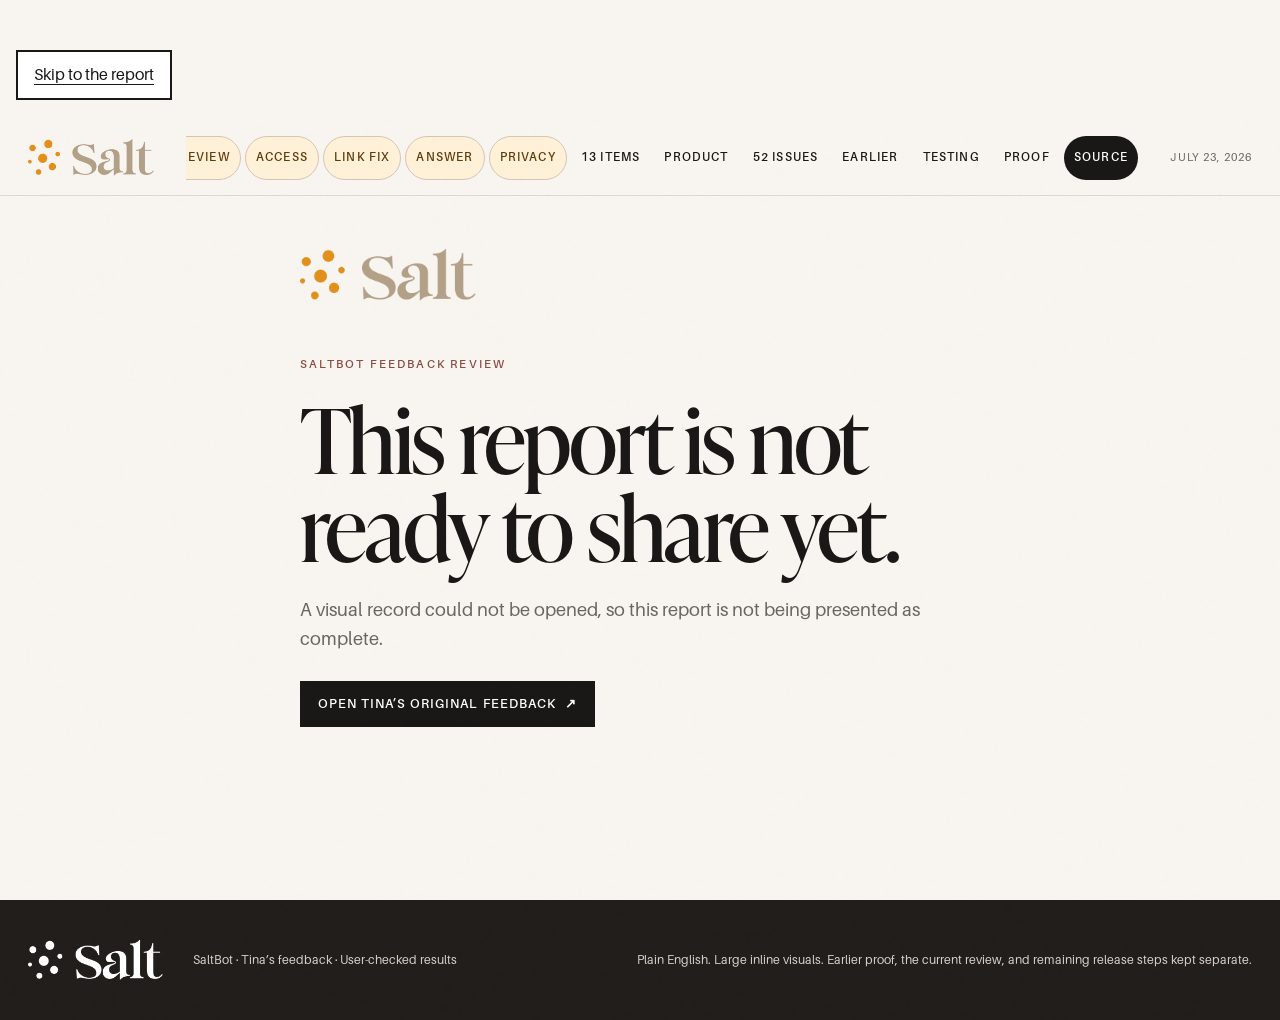
==== commit b2bc3811: "docs(AI-13473): add member recovery confirmation" ====
--- a/proof/tina-july17/index.html
+++ b/proof/tina-july17/index.html
@@ -481,7 +481,7 @@
 
             <aside class="recovery-live-note">
               <strong>Live verification</strong>
-              <p>The public app passed both controlled user journeys. A new link waited for the member’s click and then reached the password-reset form. Reusing that link also waited for the click, then gave a clear retry and team-help path. No client password was changed during this proof.</p>
+              <p>The public app passed both controlled user journeys. A new link waited for the member’s click and then reached the password-reset form. Reusing that link also waited for the click, then gave a clear retry and team-help path. No client password was changed during this proof. The affected member later confirmed that the help worked.</p>
             </aside>
 
             <div class="access-links">
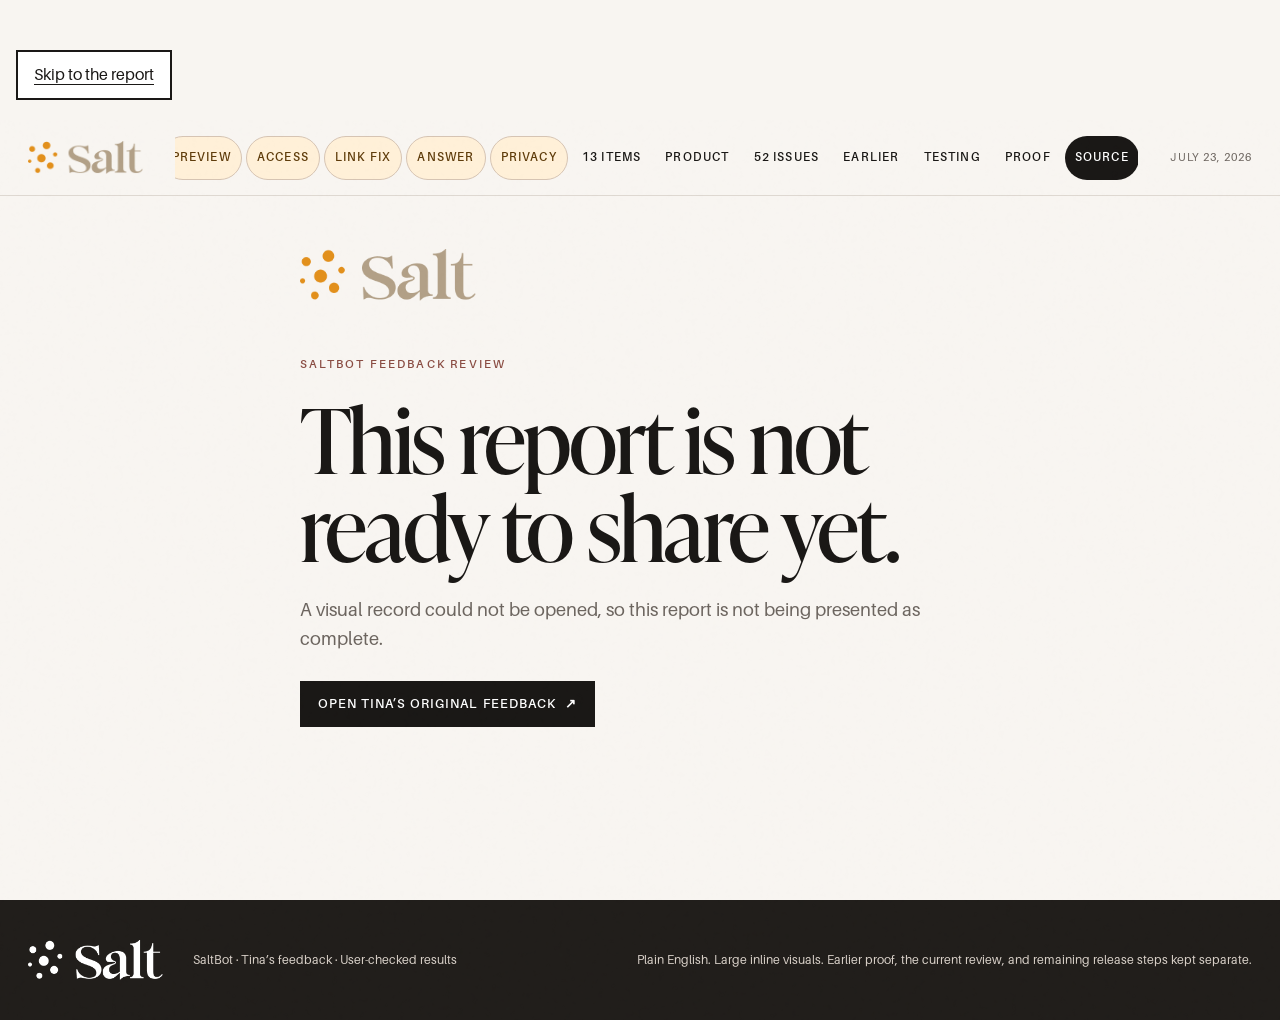
==== commit 28830c08: "docs(AI-13501): publish final web and iPhone proof" ====
--- a/proof/tina-july17/index.html
+++ b/proof/tina-july17/index.html
@@ -21,6 +21,7 @@
       </a>
       <nav aria-label="Report sections">
         <a href="#summary">Overview</a>
+        <a class="priority-link" href="#final-user-retest">Final retest</a>
         <a class="priority-link" href="#preview-update">Preview</a>
         <a class="priority-link" href="#access-update">Access</a>
         <a class="priority-link" href="#recovery-link-update">Link fix</a>
@@ -34,7 +35,7 @@
         <a href="#proof">Proof</a>
         <a href="#source">Source</a>
       </nav>
-      <span id="report-date">July 23, 2026</span>
+      <span id="report-date">July 24, 2026</span>
     </header>
 
     <main id="main">
@@ -51,10 +52,160 @@
           <div class="hero-image" role="img" aria-label="Salt Cinema team"></div>
           <div class="hero-shade"></div>
           <div class="hero-copy">
-            <p class="eyebrow">SaltBot review report</p>
-            <h1 id="hero-title">SaltBot’s latest fixes and full feedback status.<br /><em>Every result shown in plain English.</em></h1>
-            <p class="hero-lede">The corrected review link and newest production fixes are shown first with large images and playable recordings. The full 52-point register remains visible below as 41 Done, 10 In Review, and 1 Backlog item, while production approval and Apple release steps stay clearly marked as open.</p>
+            <p class="eyebrow">SaltBot client review</p>
+            <h1 id="hero-title">What was reported, what changed, and how we checked it.<br /><em>Every result is shown in plain English.</em></h1>
+            <p class="hero-lede">The newest user replay appears first with the original problem and the matching corrected result beside it. Large images and recordings play directly on this page. The original 52-point register remains below, while approval, public release, and Apple delivery stay clearly separated from completed review testing.</p>
             <div class="audience"><span>Prepared for</span><strong>Tina</strong><i></i><strong>Sidney</strong><i></i><strong>Julian</strong></div>
+          </div>
+        </section>
+
+        <section class="access-update final-user-retest" id="final-user-retest" aria-labelledby="final-user-retest-title">
+          <div class="report-width">
+            <div class="access-heading">
+              <div>
+                <p class="eyebrow dark">Final user replay</p>
+                <h2 id="final-user-retest-title">The exact Forest Creek request now completes without the error Tina saw.</h2>
+              </div>
+              <p>We repeated Tina’s exact address and wording in a new conversation. SaltBot returned ten usable hooks, accepted “Give me 10 better hooks” in the same conversation, produced ten different replacements, and kept both results after reopening the browser and the iPhone app.</p>
+            </div>
+
+            <div class="access-status-grid" aria-label="Final SaltBot user replay results">
+              <article>
+                <span>Original request</span>
+                <strong>10 complete hooks</strong>
+              </article>
+              <article>
+                <span>“10 better hooks”</span>
+                <strong>10 new hooks, no repeats</strong>
+              </article>
+              <article>
+                <span>Web and iPhone app</span>
+                <strong>Passed as signed-in members</strong>
+              </article>
+              <article>
+                <span>Fresh page load</span>
+                <strong>Both results stayed saved</strong>
+              </article>
+            </div>
+
+            <article class="access-proof-card final-proof-card" aria-labelledby="final-fetch-proof-title">
+              <header>
+                <div>
+                  <p class="item-kicker">The reported issue and the matching result</p>
+                  <h3 id="final-fetch-proof-title">The same prompt is shown on both sides. No substitute prompt was used.</h3>
+                </div>
+                <span class="access-passed"><i></i>Passed on web and in the iPhone app</span>
+              </header>
+
+              <div class="access-before-after final-before-after">
+                <figure>
+                  <figcaption>
+                    <span>Before — Tina’s request failed twice</span>
+                    <p>The Forest Creek request stopped at “Failed to fetch” and offered only Retry.</p>
+                  </figcaption>
+                  <img src="assets/release/ai-13501-final/before-failed-fetch.png" alt="Before: Tina’s exact Forest Creek request failing twice with Failed to fetch" />
+                </figure>
+                <div class="change-arrow" aria-hidden="true">→</div>
+                <figure>
+                  <figcaption>
+                    <span>After — the same request returns all ten hooks</span>
+                    <p>The exact address and wording now return ten visible, grounded hooks in one result.</p>
+                  </figcaption>
+                  <img src="assets/release/ai-13501-final/after-exact-first-ten.png" alt="After: Tina’s exact Forest Creek request followed by all ten completed hooks" />
+                </figure>
+              </div>
+            </article>
+
+            <article class="access-proof-card final-proof-card" aria-labelledby="final-followup-proof-title">
+              <header>
+                <div>
+                  <p class="item-kicker">An additional problem caught during retesting</p>
+                  <h3 id="final-followup-proof-title">“Give me 10 better hooks” now returns a complete new set instead of another Retry message.</h3>
+                </div>
+                <span class="access-passed"><i></i>10 of 10 materially different</span>
+              </header>
+
+              <div class="access-before-after final-before-after">
+                <figure>
+                  <figcaption>
+                    <span>Before — the follow-up was rejected</span>
+                    <p>Our user replay found that the first result worked, but the same-conversation revision still stopped at Retry.</p>
+                  </figcaption>
+                  <img src="assets/release/ai-13501-final/before-followup-retry.png" alt="Before: Give me 10 better hooks ending in a Retry message" />
+                </figure>
+                <div class="change-arrow" aria-hidden="true">→</div>
+                <figure>
+                  <figcaption>
+                    <span>After — ten different hooks remain saved</span>
+                    <p>All ten replacements are visible here. None repeats a hook from the first set, and the exact set remained after reloading.</p>
+                  </figcaption>
+                  <img src="assets/release/ai-13501-final/after-exact-better-ten.png" alt="After: Give me 10 better hooks followed by ten complete replacement hooks" />
+                </figure>
+              </div>
+            </article>
+
+            <div class="access-motion-grid final-motion-grid" aria-label="Playable exact SaltBot user replays">
+              <article class="wide-recording">
+                <div>
+                  <p class="item-kicker">Short visual preview</p>
+                  <h3>See the original and replacement results together.</h3>
+                  <p>This animation plays automatically. The complete user journey is available in the recording beside it.</p>
+                </div>
+                <figure>
+                  <figcaption>Exact prompt and follow-up</figcaption>
+                  <img src="assets/release/ai-13501-final/after-exact-replay.gif" alt="Animated preview of the exact Forest Creek prompt and Give me 10 better hooks succeeding" />
+                </figure>
+                <video controls playsinline preload="metadata" poster="assets/release/ai-13501-final/after-exact-better-ten.png" src="assets/release/ai-13501-final/desktop-exact-user-replay.mp4" aria-label="Complete desktop recording of the exact Forest Creek request and better-hooks follow-up"></video>
+              </article>
+              <article class="wide-recording portrait-recording">
+                <div>
+                  <p class="item-kicker">Phone-sized web replay</p>
+                  <h3>The same conversation also completes on a phone-sized screen.</h3>
+                  <p>The result stays readable and saved at 390-pixel width. Tap play to watch the complete phone-web journey.</p>
+                </div>
+                <figure>
+                  <figcaption>All ten replacement hooks on phone web</figcaption>
+                  <img src="assets/release/ai-13501-final/after-mobile-better-ten.png" alt="Phone-sized web proof showing the exact better-hooks request and all ten replacements" />
+                </figure>
+                <video controls playsinline preload="metadata" poster="assets/release/ai-13501-final/after-mobile-better-ten.png" src="assets/release/ai-13501-final/mobile-exact-user-replay.mp4" aria-label="Complete phone-sized web recording of the exact Forest Creek request and better-hooks follow-up"></video>
+              </article>
+              <article class="wide-recording portrait-recording">
+                <div>
+                  <p class="item-kicker">Clean iPhone app replay</p>
+                  <h3>The corrected conversation also survives a complete iPhone app close and relaunch.</h3>
+                  <p>A clean iPhone build signed in with a temporary member, created both sets of ten hooks, closed completely, and reopened with the replacement result still saved. The recording is playable here.</p>
+                </div>
+                <figure>
+                  <figcaption>Direct “10 better hooks” result in the iPhone app</figcaption>
+                  <img src="assets/release/ai-13501-final/ios-exact-replay.gif" alt="Short iPhone preview of the exact Forest Creek conversation returning the better-hooks result without Retry" />
+                </figure>
+                <video controls playsinline preload="metadata" poster="assets/release/ai-13501-final/after-ios-better-hooks.png" src="assets/release/ai-13501-final/ios-exact-user-replay.mp4" aria-label="Complete iPhone Simulator recording of the exact Forest Creek request and better-hooks follow-up"></video>
+              </article>
+            </div>
+
+            <section class="access-user-checks" aria-labelledby="final-user-checks-title">
+              <div>
+                <p class="eyebrow dark">What was checked as a user</p>
+                <h3 id="final-user-checks-title">The result had to remain useful after the first success screen.</h3>
+              </div>
+              <ol>
+                <li>Signed in with a new, temporary member account.</li>
+                <li>Sent Tina’s exact Forest Creek address request in a new conversation.</li>
+                <li>Confirmed one response with exactly ten complete hooks and no unsupported claims.</li>
+                <li>Sent the exact follow-up: “Give me 10 better hooks.”</li>
+                <li>Confirmed ten different replacements with the same property still in context.</li>
+                <li>Reloaded the page and confirmed that both saved results returned unchanged.</li>
+                <li>Repeated the journey on desktop web, phone-sized web, and a clean iPhone app build, with every service response successful.</li>
+                <li>Closed the iPhone app completely, reopened it, and confirmed that both ten-hook results were still saved.</li>
+                <li>Confirmed Paige-style unlimited access and the customer-help route to hello@saltcinema.com in the iPhone build.</li>
+                <li>Removed every temporary account and its test records after the replays.</li>
+              </ol>
+            </section>
+
+            <aside class="recovery-live-note final-release-note">
+              <strong>Release boundary</strong>
+              <p>This is proof from the exact saved review version and Apple’s iPhone Simulator. It does not mean the change has already replaced the public app, reached TestFlight, or been installed from the App Store. Public web release and Apple delivery remain separate approval-controlled steps.</p>
+            </aside>
           </div>
         </section>
 
@@ -62,7 +213,7 @@
           <div class="report-width">
             <div class="access-heading">
               <div>
-                <p class="eyebrow dark">Latest review-link correction</p>
+                <p class="eyebrow dark">Earlier review-link correction</p>
                 <h2 id="preview-update-title">The review link now stays on the exact SaltBot version Tina and Sidney are evaluating.</h2>
               </div>
               <p>Sidney opened the review address and received an older version. The current Dashboard and Brand Studio were not both available, Brand Studio returned a page-not-found screen, and the retired Listing Reel was still present. The stable review address is now permanently tied to the current review version.</p>
--- a/proof/tina-july17/styles.css
+++ b/proof/tina-july17/styles.css
@@ -78,6 +78,14 @@
 .audience i{width:4px;height:4px;border-radius:50%;background:var(--amber)}
 
 .access-update{padding:108px 0 118px;scroll-margin-top:76px;border-bottom:1px solid var(--line);background:#f1ece6}
+.final-user-retest{background:linear-gradient(180deg,#edf1e9 0%,#f7f3ee 100%)}
+.final-user-retest .access-heading h2{max-width:980px}
+.final-user-retest .access-status-grid article{background:#f5f8f2}
+.final-proof-card{border-top:7px solid var(--green)}
+.final-before-after img{min-height:360px;object-fit:contain}
+.final-motion-grid>article{border-top:5px solid var(--sand)}
+.final-release-note{border-left-color:var(--amber);background:var(--amber-pale)}
+.final-release-note p{color:#654817}
 .preview-update{background:var(--purple-pale)}
 .recovery-link-update{padding:108px 0 118px;scroll-margin-top:76px;border-bottom:1px solid var(--line);background:var(--paper-deep)}
 .ios-answer-update{padding:108px 0 118px;scroll-margin-top:76px;border-bottom:1px solid var(--line);background:#f1ece6}
